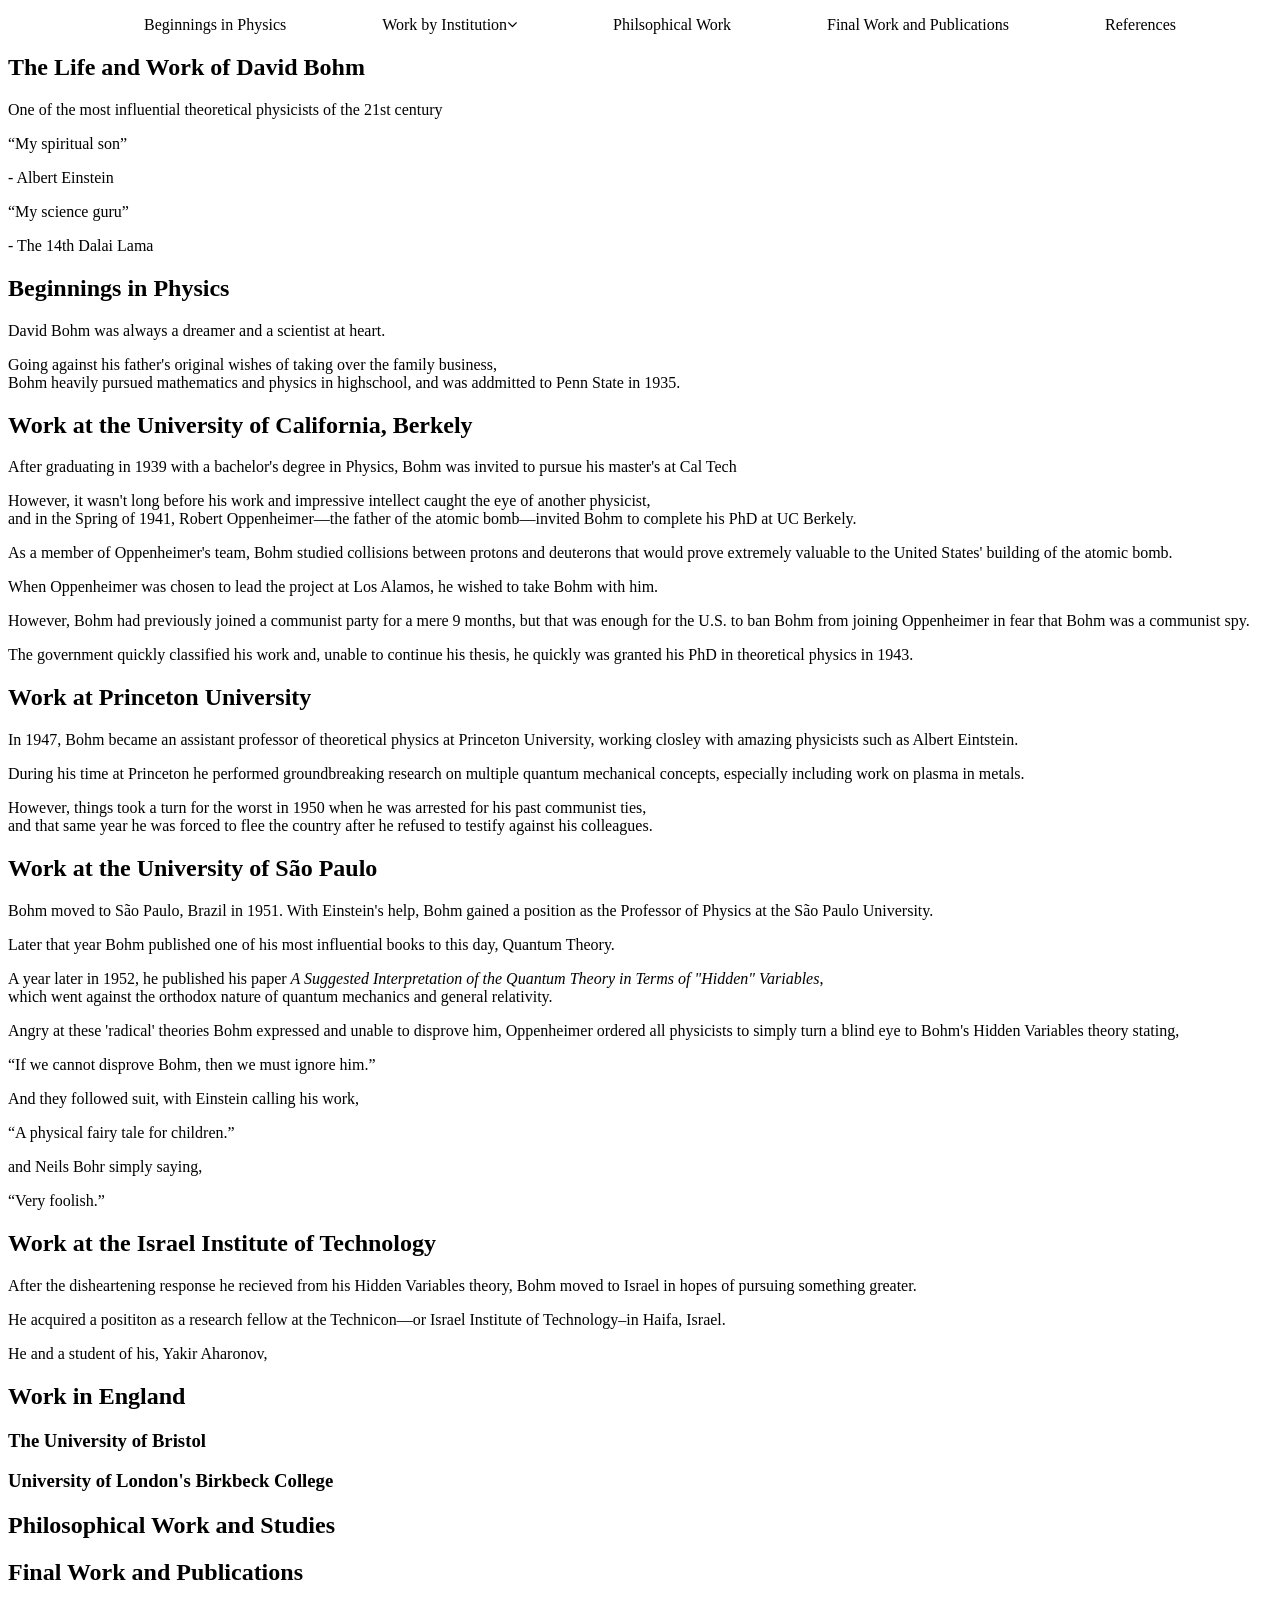
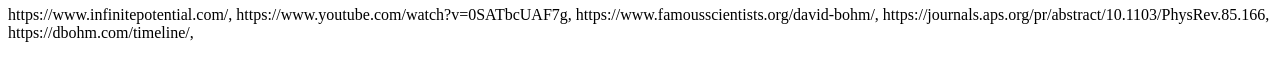
==== david-bohm.html @ 10537eec "laid out almost all content for website, added some styles for the dropdown menu in nav bar" ====
<!DOCTYPE html>
<html>
    <head>
        <title></title>
        <!-- link animate on scroll style sheet -->
        <link href="https://unpkg.com/aos@2.3.1/dist/aos.css" rel="stylesheet">
        <link rel="stylesheet" href="https://cdnjs.cloudflare.com/ajax/libs/font-awesome/4.7.0/css/font-awesome.min.css">
        <!-- link CSS styles sheet -->
        <link href="styles.css" rel="stylesheet">
    </head>
    <body>
        <main>
            <nav id="nav_bar">
                <ul>
                    <li>Beginnings in Physics</li>
                    <div class="dropdown">
                        <div class="dropbtn">Work by Institution<i class="fa fa-angle-down"></i></div>
                        <div class="dropdown-content">
                            <li>UC Berkely</li>
                            <li>Princeton University</li>
                            <li>University of São Paulo</li>
                            <li>Israel Institute of Technology</li>
                            <li>University of Bristol</li>
                            <li>University of London's Birkbeck College</li>
                        </div>
                    </div>
                    <li>Philsophical Work</li>
                    <li>Final Work and Publications</li>
                    <li>References</li>
                </ul>
            </nav>

            <section id="title-page">
                <!-- section title -->
                <h1>The Life and Work of David Bohm</h1>
                <!-- section content -->
                <p>One of the most influential theoretical physicists of the 21st century</p>
                <q>My spiritual son</q>
                <p>- Albert Einstein</p>
                <q>My science guru</q>
                <p>- The 14th Dalai Lama</p>
            </section>

            <section id="beginnings">
                <!-- section title -->
                <h2>Beginnings in Physics</h2>
                <!-- section content -->
                <article>
                <p>David Bohm was always a dreamer and a scientist at heart.</p>
                <p>Going against his father's original wishes of taking over the family business, <br>
                Bohm heavily pursued mathematics and physics in highschool, and was addmitted to Penn State in 1935.</p>
                </article>
            </section>

            <section id="phd">
                <!-- section title -->
                <h2>Work at the University of California, Berkely</h2>
                <!-- section content -->
                <article id="phd_article">
                    <p>After graduating in 1939 with a bachelor's degree in Physics, Bohm was invited to pursue his master's at Cal Tech</p>
                    <p>However, it wasn't long before his work and impressive intellect caught the eye of another physicist, <br>
                    and in the Spring of 1941, Robert Oppenheimer—the father of the atomic bomb—invited Bohm to complete his PhD at UC Berkely.</p>
                    <p>As a member of Oppenheimer's team, Bohm studied collisions between protons and deuterons that would prove extremely valuable to the United States' building of the atomic bomb.</p>
                    <p>When Oppenheimer was chosen to lead the project at Los Alamos, he wished to take Bohm with him.</p>
                    <p>However, Bohm had previously joined a communist party for a mere 9 months, but that was enough for the U.S. to ban Bohm from joining Oppenheimer in fear that Bohm was a communist spy.</p>
                    <p>The government quickly classified his work and, unable to continue his thesis, he quickly was granted his PhD in theoretical physics in 1943.</p>
                </article>
            </section>

            <section id="princeton">
                <!-- section title -->
                <h2>Work at Princeton University</h2>
                <!-- section content -->
                <article>
                    <p>In 1947, Bohm became an assistant professor of theoretical physics at Princeton University, working closley with amazing physicists such as Albert Eintstein.</p>
                    <p>During his time at Princeton he performed groundbreaking research on multiple quantum mechanical concepts, especially including work on plasma in metals.</p>
                    <p>However, things took a turn for the worst in 1950 when he was arrested for his past communist ties, <br>
                    and that same year he was forced to flee the country after he refused to testify against his colleagues.</p>
                </article>
            </section>

            <section id="sao-paulo">
                <h2>Work at the University of São Paulo</h2>
                <article>
                    <p>Bohm moved to São Paulo, Brazil in 1951. With Einstein's help, Bohm gained a position as the Professor of Physics at the São Paulo University.</p>
                    <p>Later that year Bohm published one of his most influential books to this day, Quantum Theory.</p>
                    <p>A year later in 1952, he published his paper <cite>A Suggested Interpretation of the Quantum Theory in Terms of "Hidden" Variables</cite>,<br>
                    which went against the orthodox nature of quantum mechanics and general relativity.</p>
                    <p>Angry at these 'radical' theories Bohm expressed and unable to disprove him, Oppenheimer ordered all physicists to simply turn a blind eye to Bohm's Hidden Variables theory stating,</p>
                    <q>If we cannot disprove Bohm, then we must ignore him.</q>
                    <p>And they followed suit, with Einstein calling his work,</p>
                    <q>A physical fairy tale for children.</q>
                    <p>and Neils Bohr simply saying,</p>
                    <q>Very foolish.</q>
                </article> 
            </section>

            <section id="israel">
                <h2>Work at the Israel Institute of Technology</h2>
                <p>After the disheartening response he recieved from his Hidden Variables theory, Bohm moved to Israel in hopes of pursuing something greater.</p>
                <p>He acquired a posititon as a research fellow at the Technicon—or Israel Institute of Technology–in Haifa, Israel.</p>
                <p>He and a student of his, Yakir Aharonov, </p>
            </section>

            <section id="england">
                <h2>Work in England</h2>
                <h3>The University of Bristol</h3>
                <h3>University of London's Birkbeck College</h3>

            </section>

            <section id="philosophy">
                <h2>Philosophical Work and Studies</h2>
            </section>

            <section id="final-works">
                <h2>Final Work and Publications</h2>
            </section>

            <footer id="references">
                <p>https://www.infinitepotential.com/, https://www.youtube.com/watch?v=0SATbcUAF7g, https://www.famousscientists.org/david-bohm/, https://journals.aps.org/pr/abstract/10.1103/PhysRev.85.166, https://dbohm.com/timeline/, </p>
            </footer>
        </main>
    </body>
</html>
---- styles.css ----
.navbar {
    overflow: hidden;
    background-color: #333;
}
  
.navbar a {
    float: left;
    font-size: 16px;
    color: white;
    text-align: center;
    padding: 14px 16px;
    text-decoration: none;
}
  
.dropdown {
    float: left;
    overflow: hidden;
}
  
.dropdown .dropbtn {
    font-size: 16px;  
    border: none;
    outline: none;
    background-color: inherit;
    font-family: inherit;
    margin: 0;
}
  
.navbar a:hover, .dropdown:hover .dropbtn {
    background-color: red;
}
  
.dropdown-content {
    display: none;
    position: absolute;
    background-color: #f9f9f9;
    min-width: 160px;
    box-shadow: 0px 8px 16px 0px rgba(0,0,0,0.2);
    z-index: 1;
}
  
.dropdown-content a {
    float: none;
    color: black;
    padding: 12px 16px;
    text-decoration: none;
    display: block;
    text-align: left;
}
  
.dropdown-content a:hover {
    background-color: #ddd;
}
  
.dropdown:hover .dropdown-content {
    display: block;
}

ul {
    display: flex;
    flex-direction: row;
    justify-content: space-evenly;
    list-style-type: none;
}
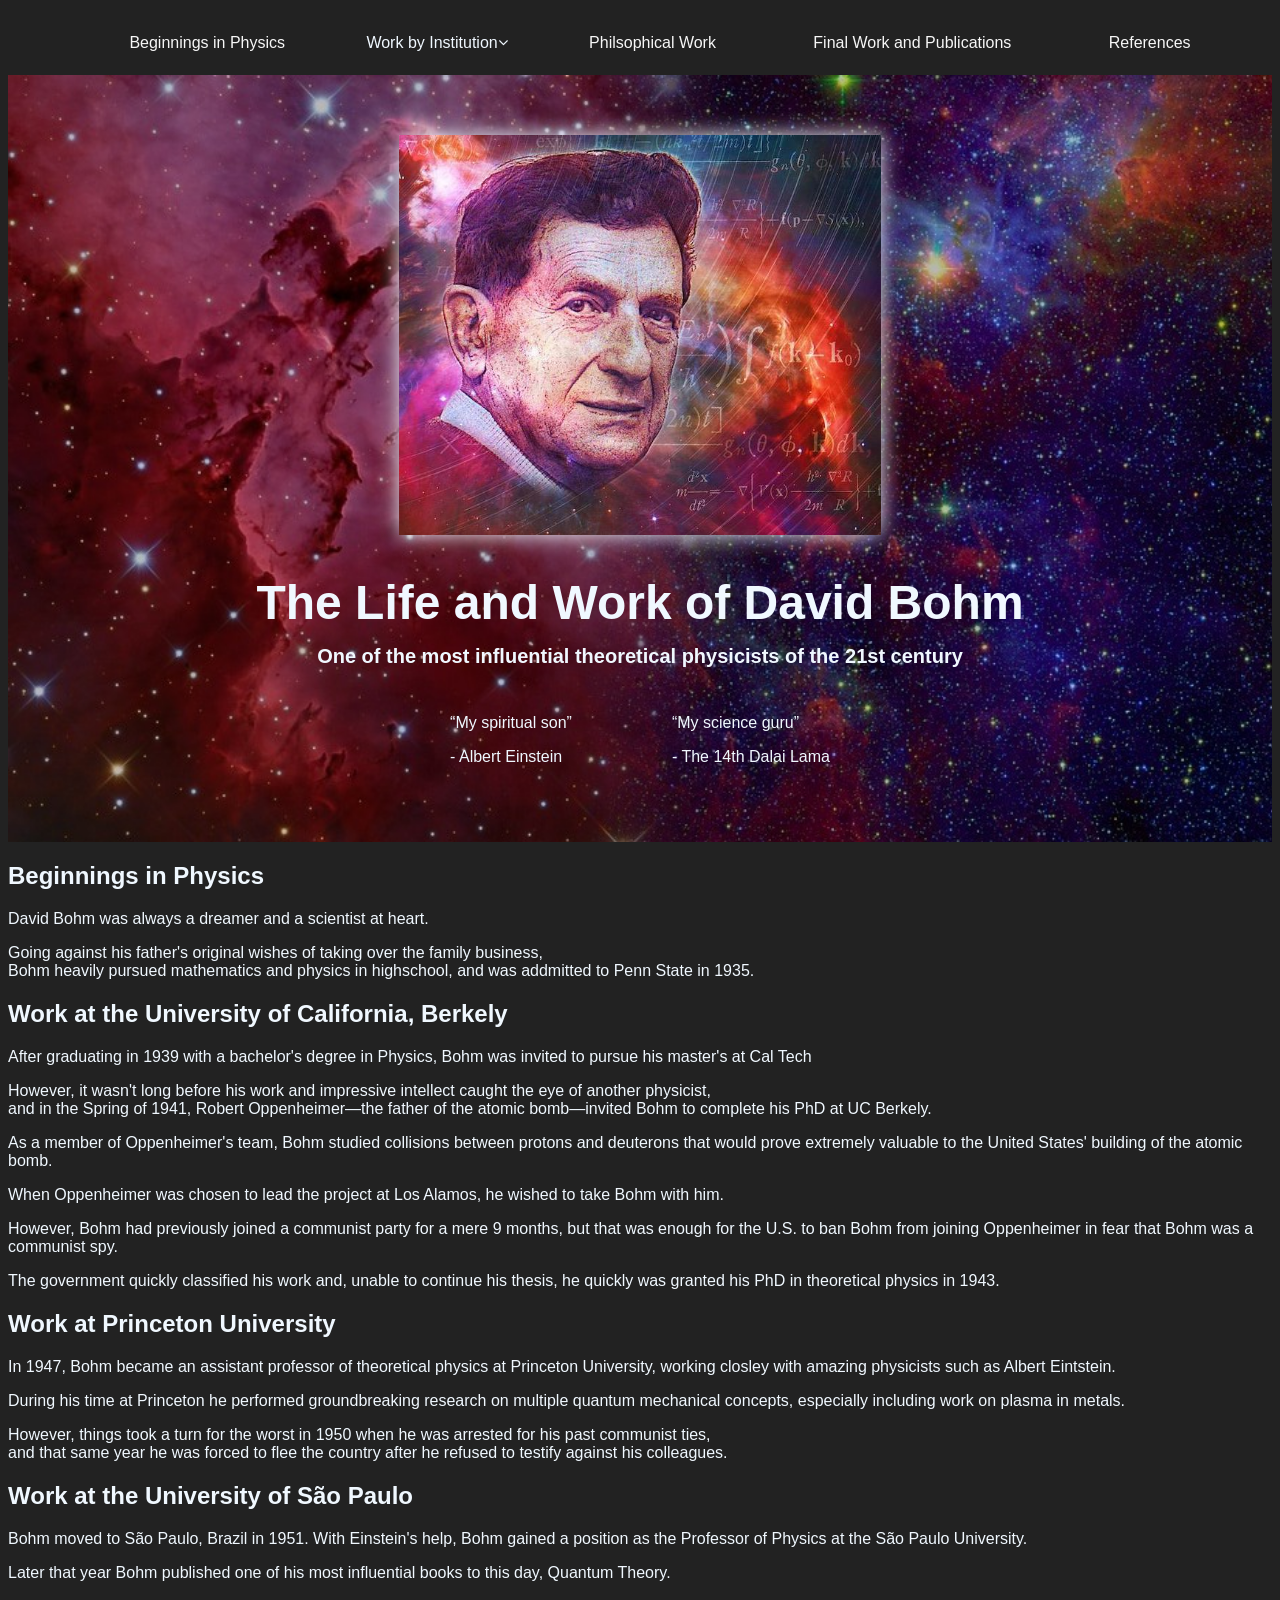
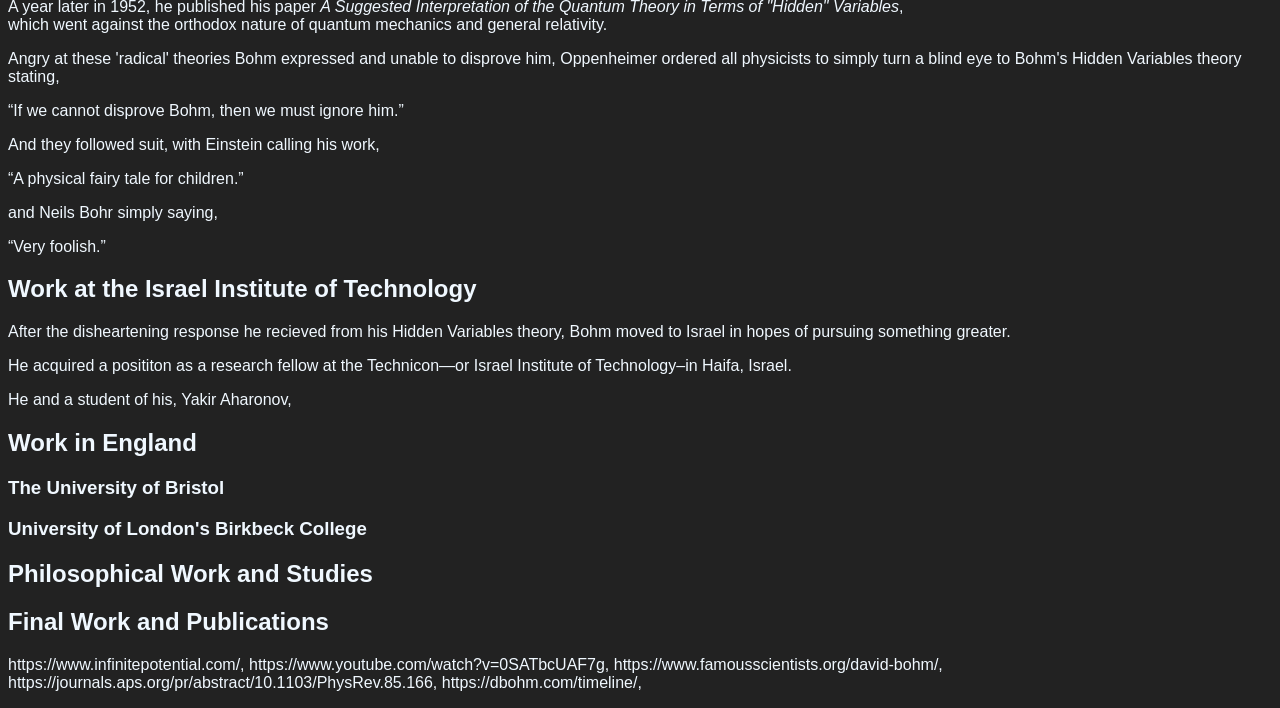
==== commit ac1efd28: "added styles and images to title section" ====
--- a/david-bohm.html
+++ b/david-bohm.html
@@ -10,35 +10,44 @@
     </head>
     <body>
         <main>
-            <nav id="nav_bar">
+            <!-- nav bar -->
+            <nav id="nav-bar">
                 <ul>
-                    <li>Beginnings in Physics</li>
+                    <li><a href="#beginnings">Beginnings in Physics</a></li>
+                    <!-- div elements to create dropdown menu -->
                     <div class="dropdown">
                         <div class="dropbtn">Work by Institution<i class="fa fa-angle-down"></i></div>
                         <div class="dropdown-content">
-                            <li>UC Berkely</li>
-                            <li>Princeton University</li>
-                            <li>University of São Paulo</li>
-                            <li>Israel Institute of Technology</li>
-                            <li>University of Bristol</li>
-                            <li>University of London's Birkbeck College</li>
+                            <div><a href="#phd">UC Berkely</a></div>
+                            <div><a href="#princeton">Princeton University</a></div>
+                            <div><a href="#sao-paulo">University of São Paulo</a></div>
+                            <div><a href="#israel">Israel Institute of Technology</a></div>
+                            <div><a href="#bristol">University of Bristol</a></div>
+                            <div><a href="#birkbeck">University of London's Birkbeck College</a></div>
                         </div>
                     </div>
-                    <li>Philsophical Work</li>
-                    <li>Final Work and Publications</li>
-                    <li>References</li>
+                    <li><a href="#philosophy">Philsophical Work</a></li>
+                    <li><a href="#final-works">Final Work and Publications</a></li>
+                    <li><a href="#references">References</a></li>
                 </ul>
             </nav>
 
             <section id="title-page">
                 <!-- section title -->
+                <img id="bohm-title-img" src="images/help.jpeg" alt="david bohm title pic" width="482px" height="400px"> 
                 <h1>The Life and Work of David Bohm</h1>
                 <!-- section content -->
-                <p>One of the most influential theoretical physicists of the 21st century</p>
-                <q>My spiritual son</q>
-                <p>- Albert Einstein</p>
-                <q>My science guru</q>
-                <p>- The 14th Dalai Lama</p>
+                <h2>One of the most influential theoretical physicists of the 21st century</h2>
+                <div id="title-quotes">
+                    <div id="quote-one">
+                        <q>My spiritual son</q>
+                        <p>- Albert Einstein</p>
+                    </div>
+                    <div id="quote-two">
+                        <q>My science guru</q>
+                        <p>- The 14th Dalai Lama</p>
+                    </div>
+                </div>
             </section>
 
             <section id="beginnings">
@@ -104,8 +113,8 @@
 
             <section id="england">
                 <h2>Work in England</h2>
-                <h3>The University of Bristol</h3>
-                <h3>University of London's Birkbeck College</h3>
+                <h3 id="bristol">The University of Bristol</h3>
+                <h3 id="birkbeck">University of London's Birkbeck College</h3>
 
             </section>
 
--- a/styles.css
+++ b/styles.css
@@ -1,15 +1,23 @@
-.navbar {
-    overflow: hidden;
-    background-color: #333;
+body {
+    background-color: #222222;
+    color: aliceblue;
+    font-family: Helvetica;
+}
+
+#nav-bar {
+    padding: 10px 0px 7px 0px;
+
 }
   
-.navbar a {
-    float: left;
+#nav-bar a {
     font-size: 16px;
-    color: white;
     text-align: center;
     padding: 14px 16px;
     text-decoration: none;
+}
+
+li a {
+    color: #F7F7F7;
 }
   
 .dropdown {
@@ -61,4 +69,40 @@
     flex-direction: row;
     justify-content: space-evenly;
     list-style-type: none;
+}
+
+#title-page {
+    background-image: url(images/bg4.jpeg);
+    background-size: cover;
+    display: flex;
+    flex-direction: column;
+    align-items: center;
+    padding: 20px;
+}
+
+#bohm-title-img {
+    margin-top: 40px;
+    box-shadow: 0 0 20px ;
+}
+
+h1 {
+    font-size: 3rem;
+}
+
+#title-page > h2 {
+    font-size: 1.25em;
+    margin-top: -25px;
+}
+
+#title-quotes {
+    display: flex;
+    flex-direction: row;
+}
+
+#quote-one {
+    padding: 30px 50px 40px 0px;
+}
+
+#quote-two {
+    padding: 30px 0px 40px 50px;
 }
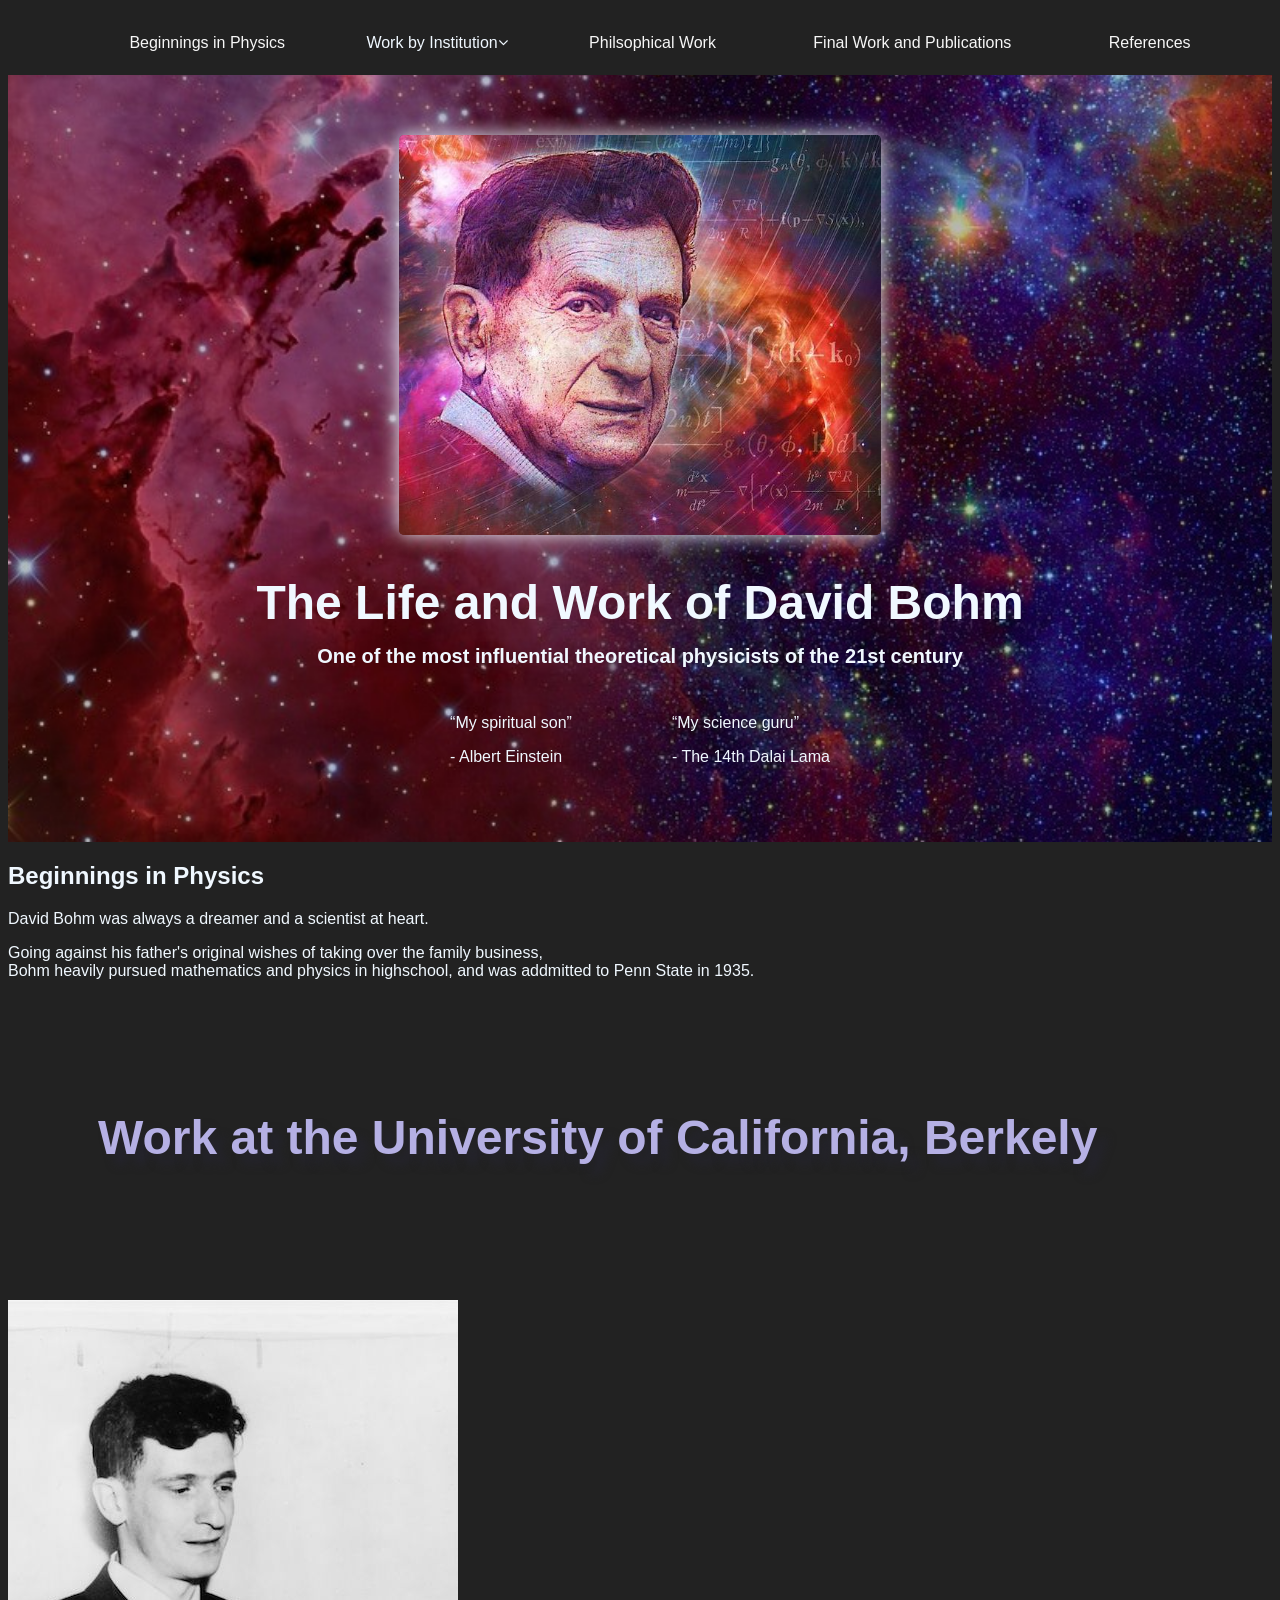
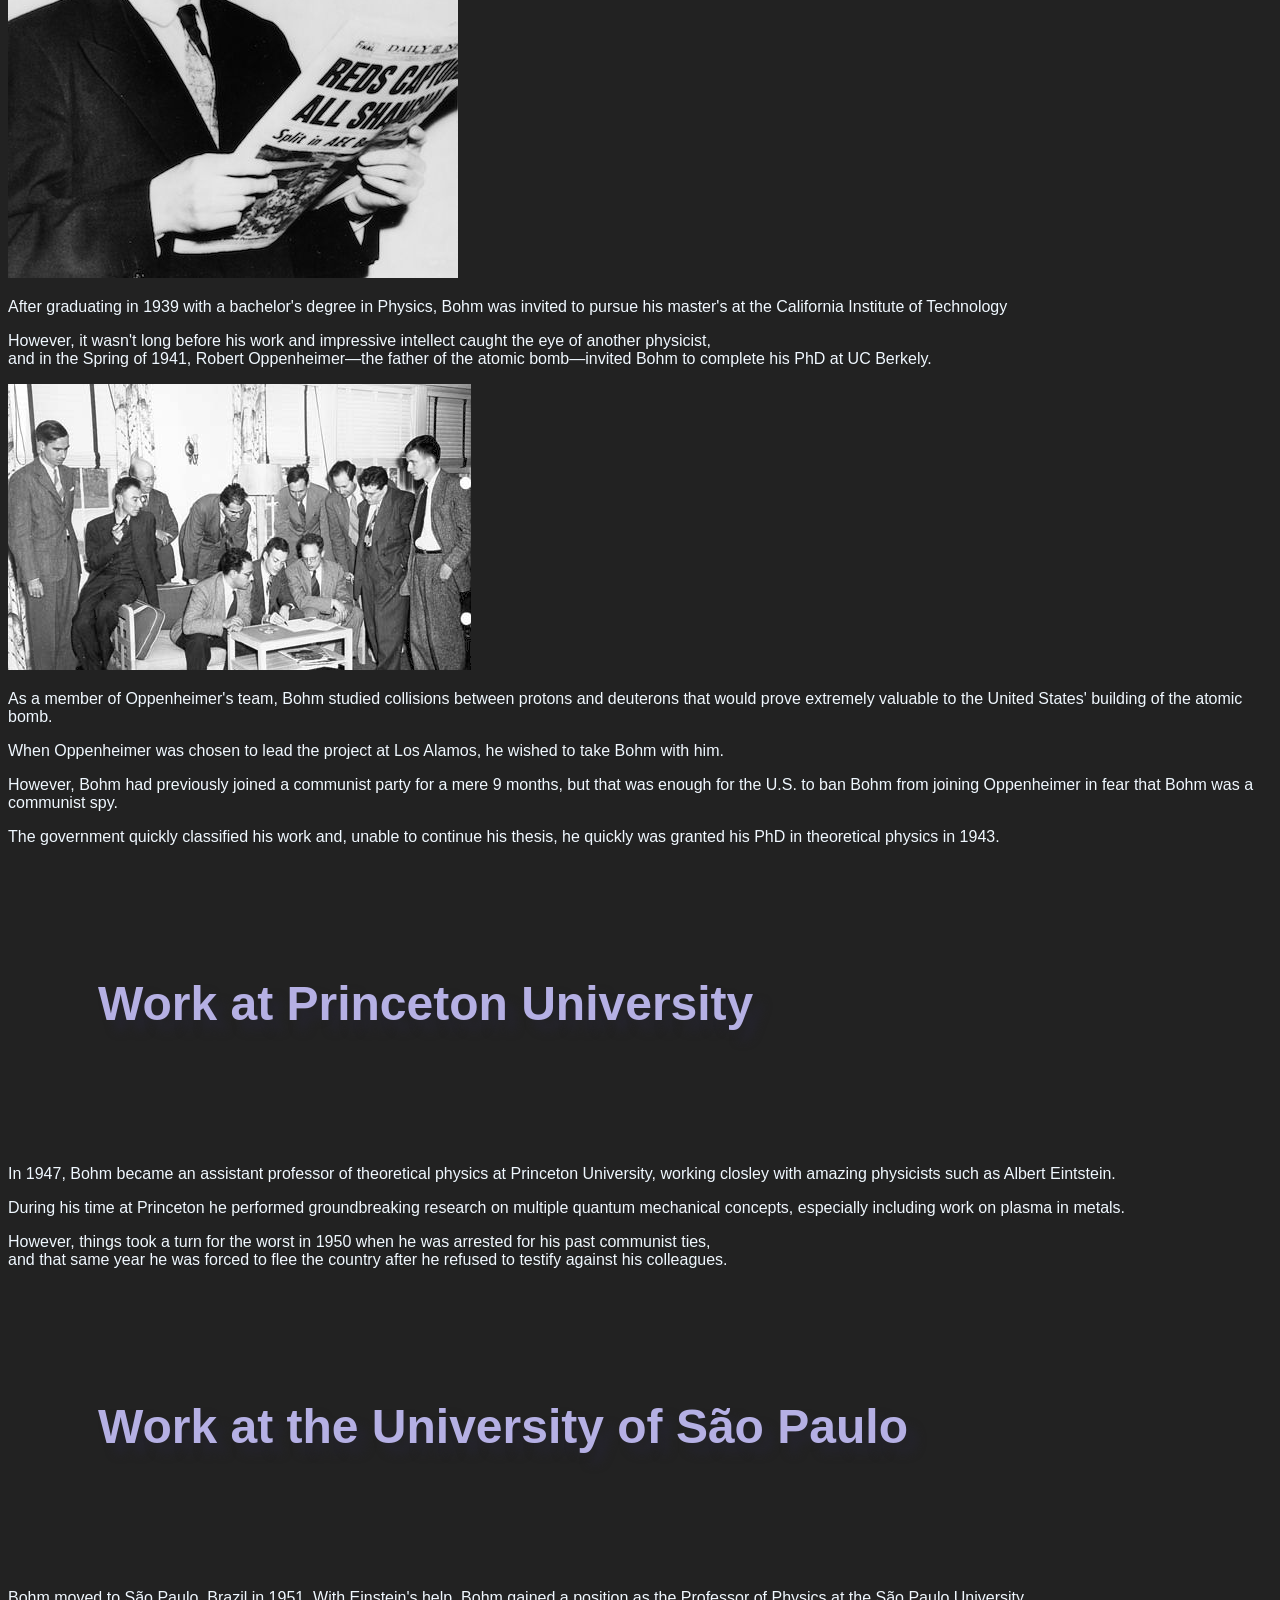
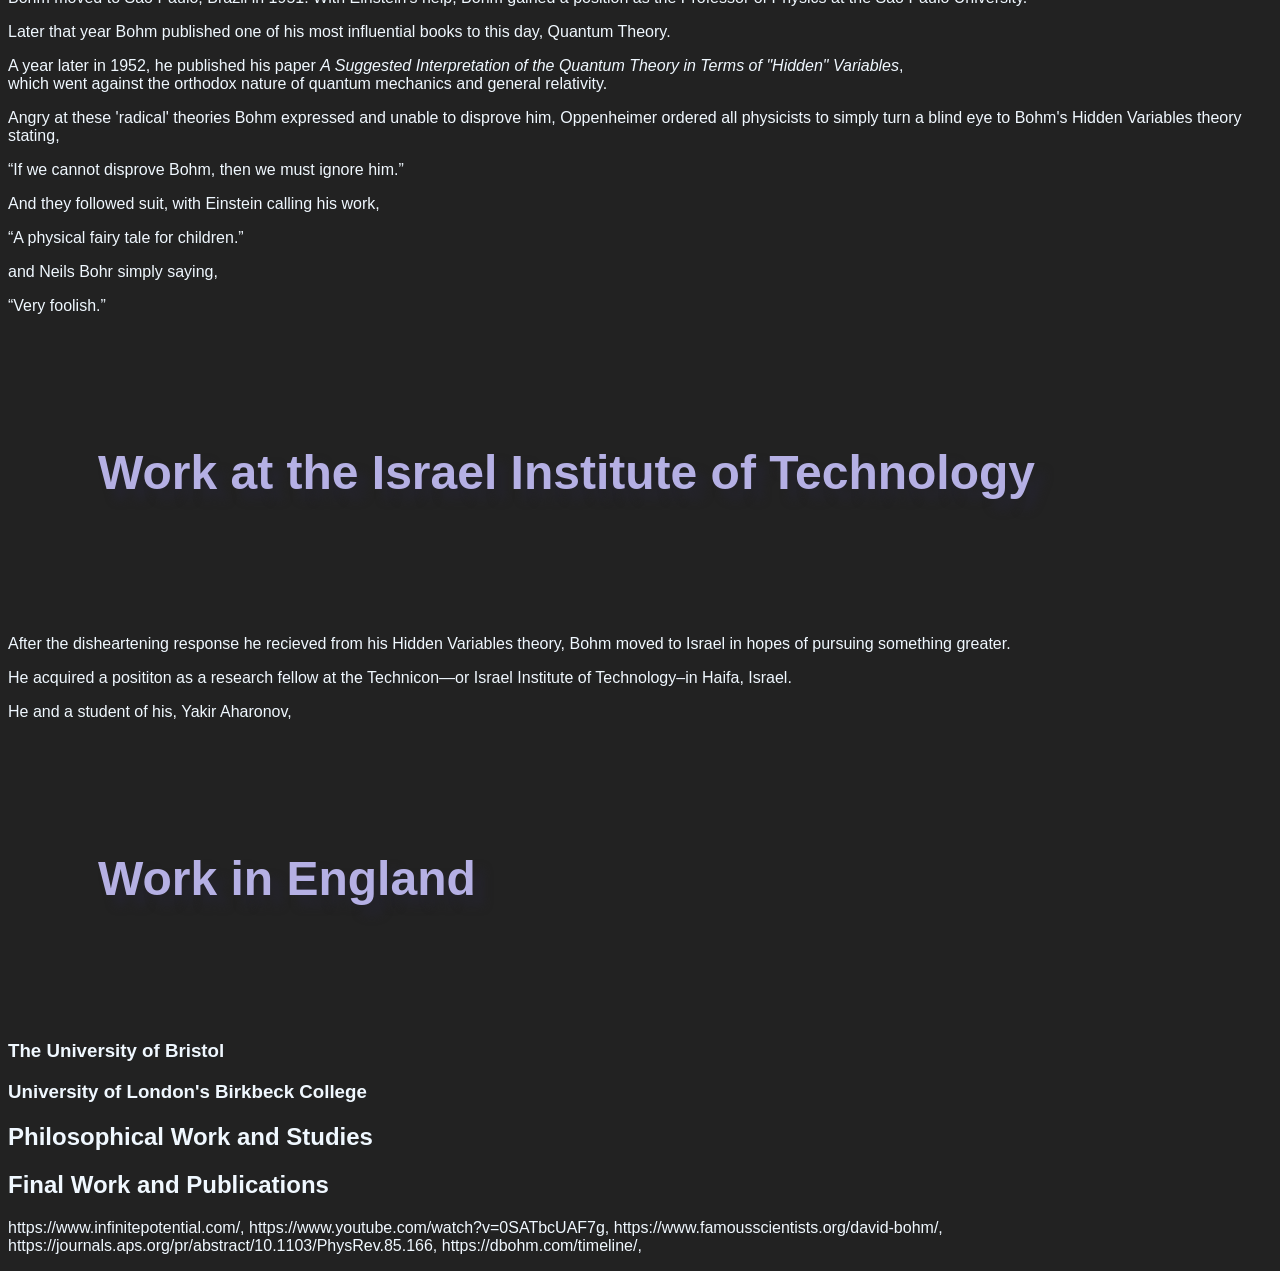
==== commit d701954e: "added background images to sections and parallax effect to background images" ====
--- a/david-bohm.html
+++ b/david-bohm.html
@@ -63,16 +63,24 @@
 
             <section id="phd">
                 <!-- section title -->
-                <h2>Work at the University of California, Berkely</h2>
+                <div>
+                    <h2>Work at the University of California, Berkely</h2>
+                </div>
                 <!-- section content -->
                 <article id="phd_article">
-                    <p>After graduating in 1939 with a bachelor's degree in Physics, Bohm was invited to pursue his master's at Cal Tech</p>
-                    <p>However, it wasn't long before his work and impressive intellect caught the eye of another physicist, <br>
-                    and in the Spring of 1941, Robert Oppenheimer—the father of the atomic bomb—invited Bohm to complete his PhD at UC Berkely.</p>
-                    <p>As a member of Oppenheimer's team, Bohm studied collisions between protons and deuterons that would prove extremely valuable to the United States' building of the atomic bomb.</p>
-                    <p>When Oppenheimer was chosen to lead the project at Los Alamos, he wished to take Bohm with him.</p>
-                    <p>However, Bohm had previously joined a communist party for a mere 9 months, but that was enough for the U.S. to ban Bohm from joining Oppenheimer in fear that Bohm was a communist spy.</p>
-                    <p>The government quickly classified his work and, unable to continue his thesis, he quickly was granted his PhD in theoretical physics in 1943.</p>
+                    <div id="phd_card_1">
+                        <img src="images/berkbohm.jpeg" alt="david bohm reading paper">
+                        <p>After graduating in 1939 with a bachelor's degree in Physics, Bohm was invited to pursue his master's at the California Institute of Technology</p>
+                        <p>However, it wasn't long before his work and impressive intellect caught the eye of another physicist, <br>
+                        and in the Spring of 1941, Robert Oppenheimer—the father of the atomic bomb—invited Bohm to complete his PhD at UC Berkely.</p>
+                    </div>
+                    <div id="phd_card_2">
+                        <img src="images/berkeley.gif" src="shelter_island_conference">
+                        <p>As a member of Oppenheimer's team, Bohm studied collisions between protons and deuterons that would prove extremely valuable to the United States' building of the atomic bomb.</p>
+                        <p>When Oppenheimer was chosen to lead the project at Los Alamos, he wished to take Bohm with him.</p>
+                        <p>However, Bohm had previously joined a communist party for a mere 9 months, but that was enough for the U.S. to ban Bohm from joining Oppenheimer in fear that Bohm was a communist spy.</p>
+                        <p>The government quickly classified his work and, unable to continue his thesis, he quickly was granted his PhD in theoretical physics in 1943.</p>
+                    </div>
                 </article>
             </section>
 
--- a/styles.css
+++ b/styles.css
@@ -6,7 +6,7 @@
 
 #nav-bar {
     padding: 10px 0px 7px 0px;
-
+    background-color: #222222;
 }
   
 #nav-bar a {
@@ -16,6 +16,10 @@
     text-decoration: none;
 }
 
+#nav-bar a:hover {
+    color: #f5385b;
+}
+
 li a {
     color: #F7F7F7;
 }
@@ -23,6 +27,7 @@
 .dropdown {
     float: left;
     overflow: hidden;
+    cursor: pointer;
 }
   
 .dropdown .dropbtn {
@@ -35,7 +40,7 @@
 }
   
 .navbar a:hover, .dropdown:hover .dropbtn {
-    background-color: red;
+    color: #f5385b;
 }
   
 .dropdown-content {
@@ -49,7 +54,8 @@
   
 .dropdown-content a {
     float: none;
-    color: black;
+    background-color: #2c2c2c;
+    color: white;
     padding: 12px 16px;
     text-decoration: none;
     display: block;
@@ -58,6 +64,7 @@
   
 .dropdown-content a:hover {
     background-color: #ddd;
+    cursor: pointer;
 }
   
 .dropdown:hover .dropdown-content {
@@ -78,11 +85,15 @@
     flex-direction: column;
     align-items: center;
     padding: 20px;
+    background-attachment: fixed;
+    background-position: center;
+    background-repeat: no-repeat;
 }
 
 #bohm-title-img {
     margin-top: 40px;
     box-shadow: 0 0 20px ;
+    border-radius: 5px;
 }
 
 h1 {
@@ -105,4 +116,70 @@
 
 #quote-two {
     padding: 30px 0px 40px 50px;
-}+}
+
+#phd h2 {
+    background-image: url(images/berk.jpeg);
+    background-size: cover;
+    padding: 90px;
+    min-height: 60px;
+    background-attachment: fixed;
+    background-position: center;
+    background-repeat: no-repeat;
+    color: #b5b0e4;
+    font-size: 3rem;
+    text-shadow: 10px 10px 10px #25242f;
+}
+
+#princeton h2 {
+    background-image: url(images/princeton.jpeg);
+    background-size: cover;
+    padding: 90px;
+    min-height: 60px;
+    background-attachment: fixed;
+    background-position: center;
+    background-repeat: no-repeat;
+    color: #b5b0e4;
+    font-size: 3rem;
+    text-shadow: 10px 10px 10px #25242f;
+}
+
+#sao-paulo h2 {
+    background-image: url(images/saopaulo.jpeg);
+    background-size: cover;
+    padding: 90px;
+    min-height: 60px;
+    background-attachment: fixed;
+    background-position: center;
+    background-repeat: no-repeat;
+    color: #b5b0e4;
+    font-size: 3rem;
+    text-shadow: 10px 10px 10px #25242f;
+}
+
+#israel h2 {
+    background-image: url(images/technicon.jpg);
+    background-size: cover;
+    padding: 90px;
+    min-height: 60px;
+    background-attachment: fixed;
+    background-position: center;
+    background-repeat: no-repeat;
+    color: #b5b0e4;
+    font-size: 3rem;
+    text-shadow: 10px 10px 10px #25242f;
+}
+
+#england h2 {
+    background-image: url(images/birkbeck.jpeg);
+    background-size: cover;
+    padding: 90px;
+    min-height: 60px;
+    background-attachment: fixed;
+    background-position: center;
+    background-repeat: no-repeat;
+    color: #b5b0e4;
+    font-size: 3rem;
+    text-shadow: 10px 10px 10px #25242f;
+}
+
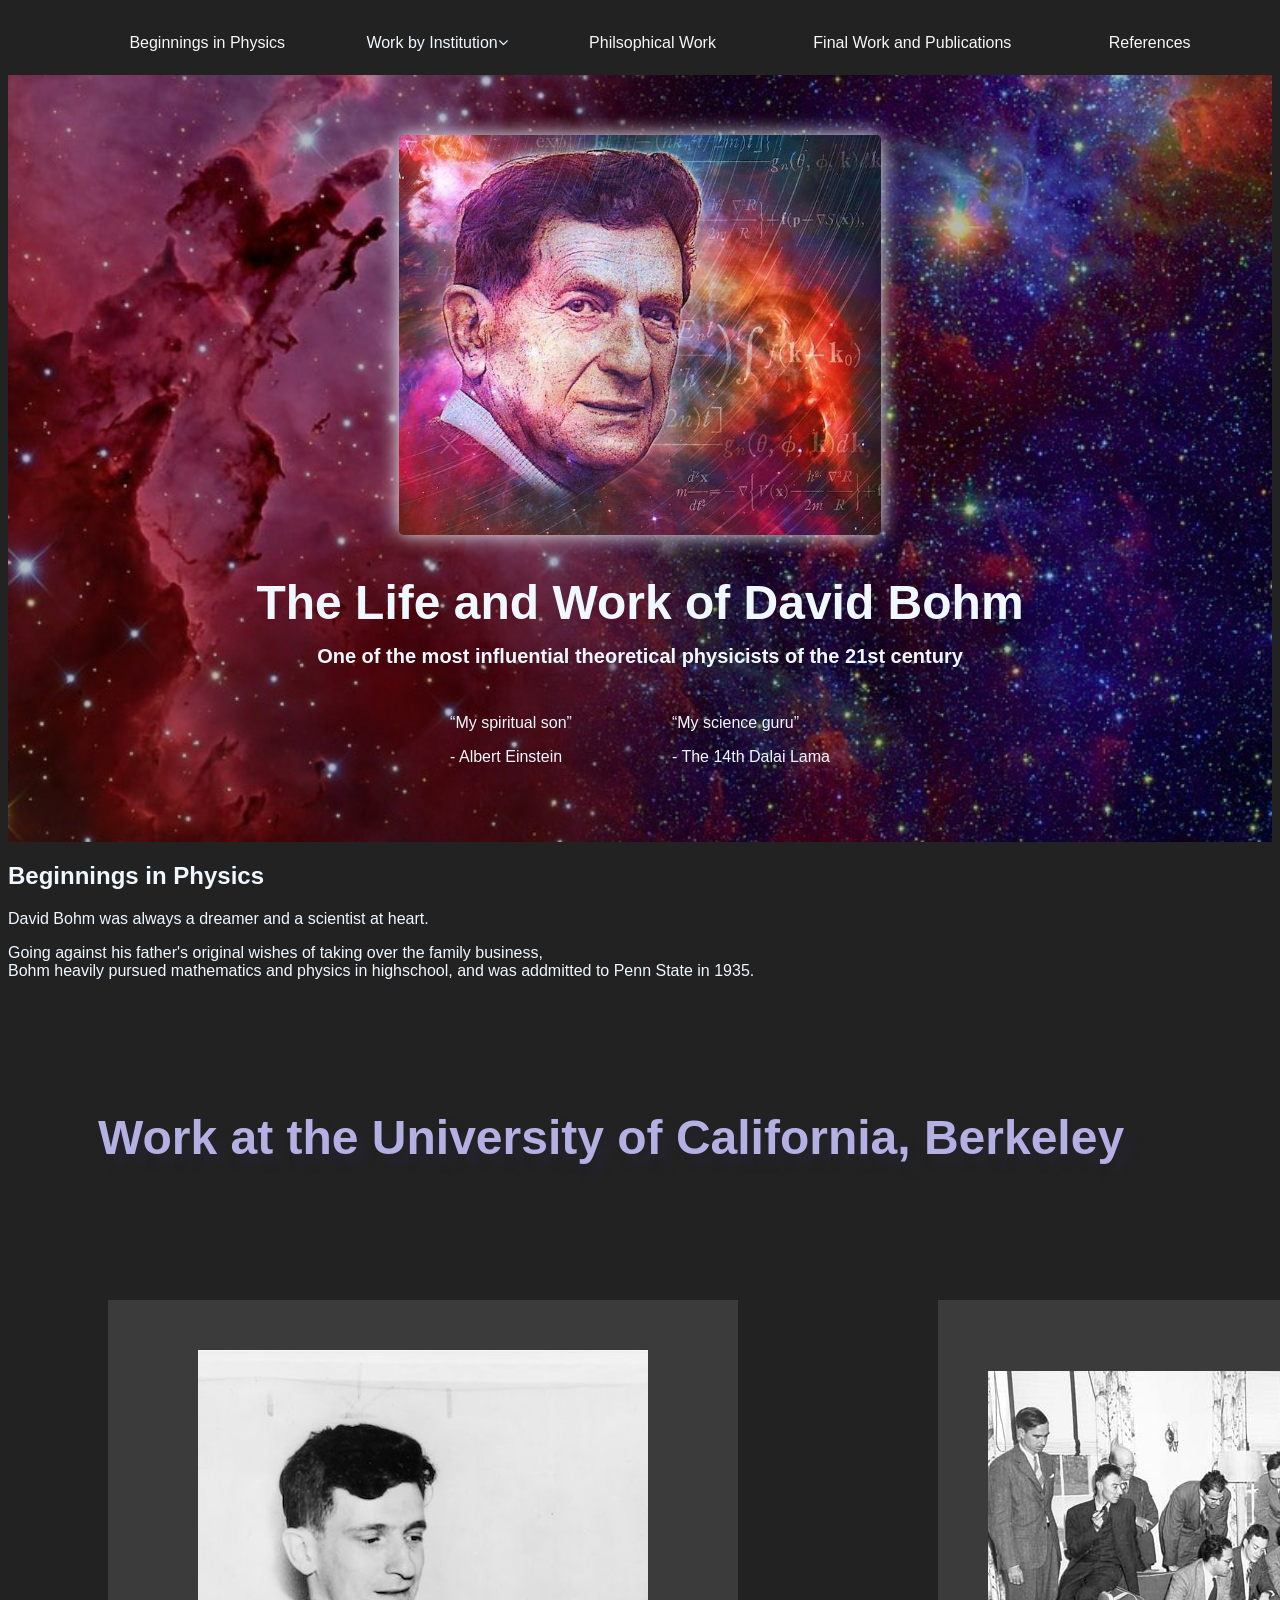
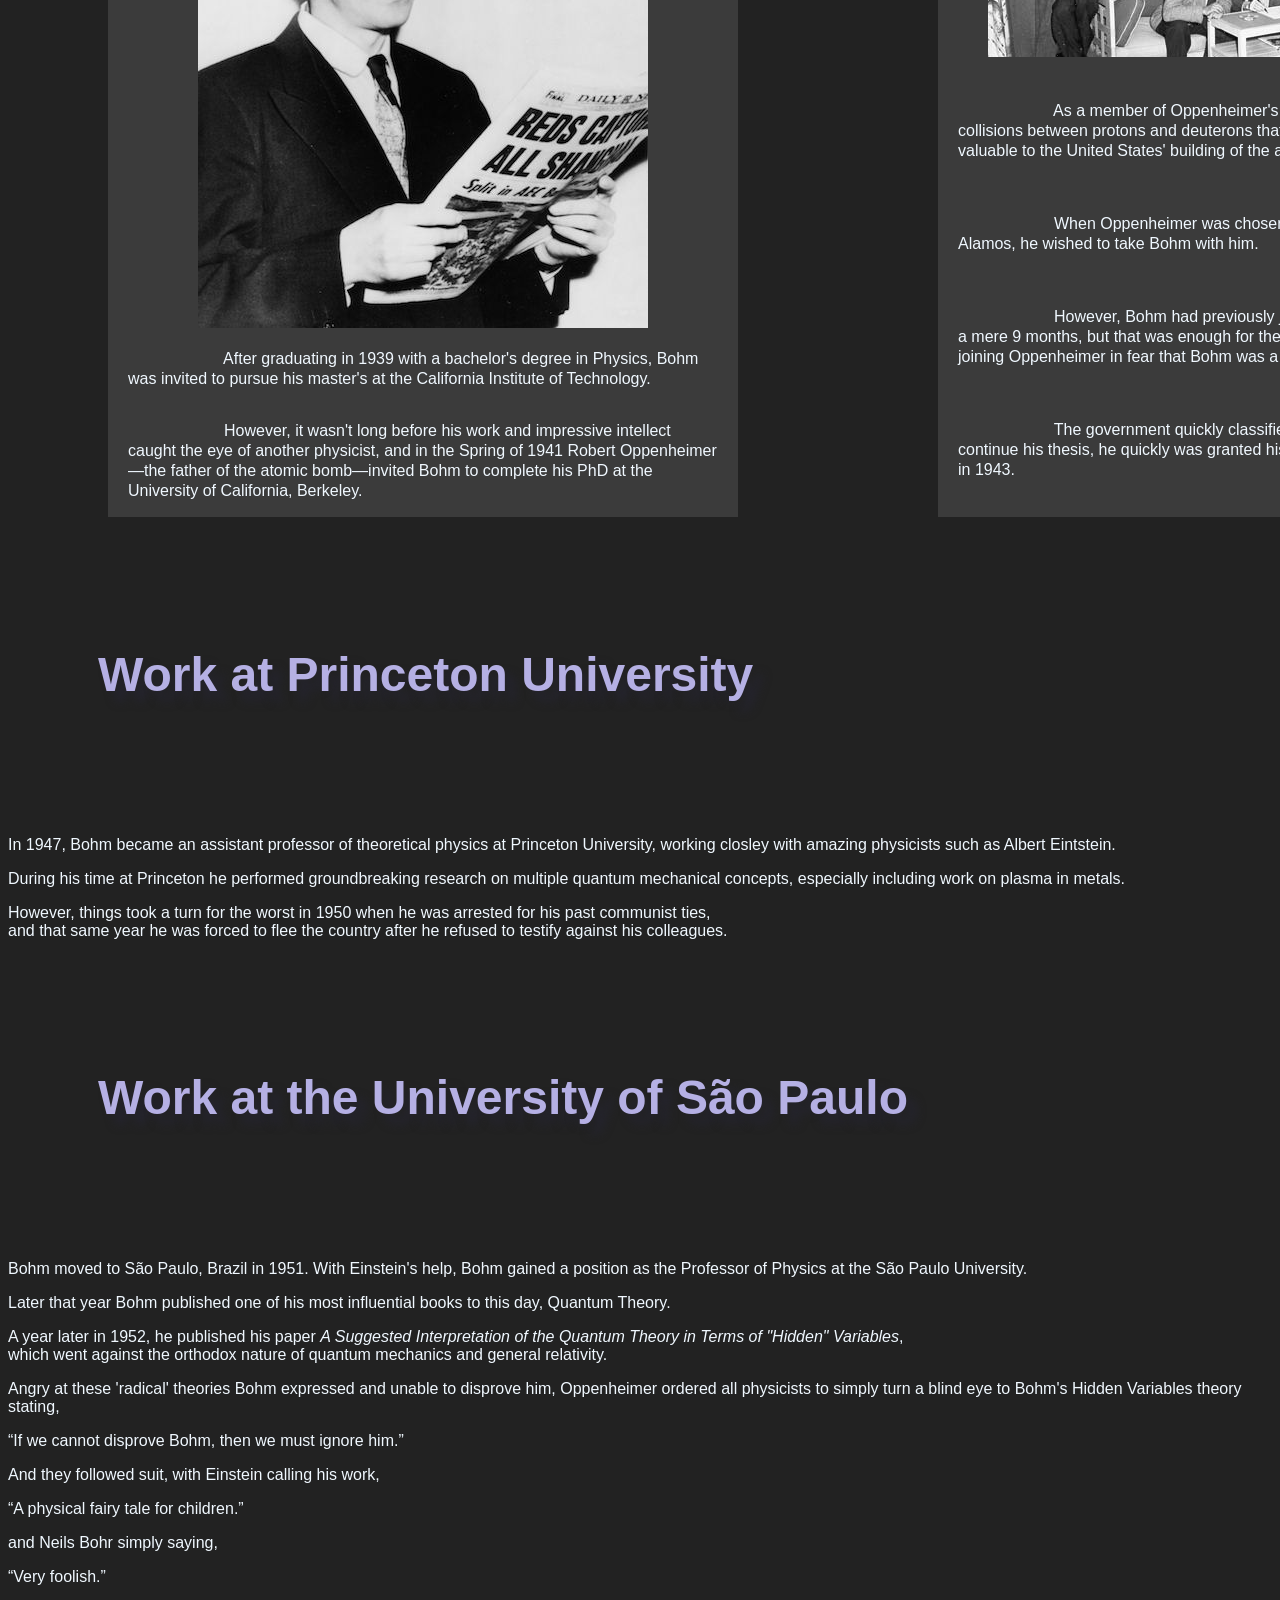
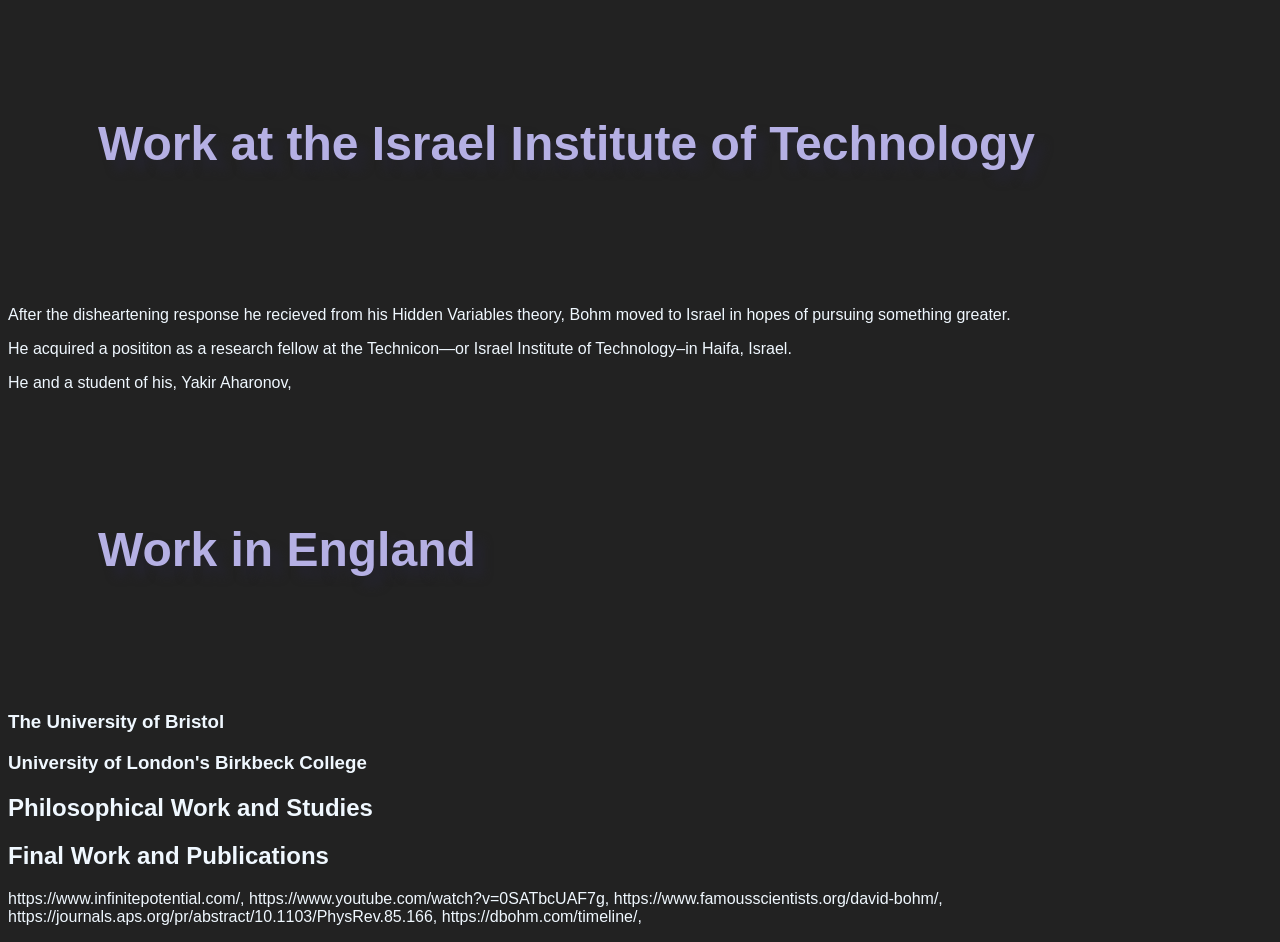
==== commit bc60f363: "added card display of University of Berkeley section" ====
--- a/david-bohm.html
+++ b/david-bohm.html
@@ -64,22 +64,22 @@
             <section id="phd">
                 <!-- section title -->
                 <div>
-                    <h2>Work at the University of California, Berkely</h2>
+                    <h2>Work at the University of California, Berkeley</h2>
                 </div>
                 <!-- section content -->
-                <article id="phd_article">
-                    <div id="phd_card_1">
-                        <img src="images/berkbohm.jpeg" alt="david bohm reading paper">
-                        <p>After graduating in 1939 with a bachelor's degree in Physics, Bohm was invited to pursue his master's at the California Institute of Technology</p>
-                        <p>However, it wasn't long before his work and impressive intellect caught the eye of another physicist, <br>
-                        and in the Spring of 1941, Robert Oppenheimer—the father of the atomic bomb—invited Bohm to complete his PhD at UC Berkely.</p>
+                <article id="phd-article">
+                    <div id="phd-card-1">
+                        <img src="images/berkbohm.jpeg" alt="david bohm reading paper" >
+                        <p>&emsp;&emsp;&emsp;&emsp;&emsp;&emsp;After graduating in 1939 with a bachelor's degree in Physics, Bohm was invited to pursue his master's at the California Institute of Technology.</p>
+                        <p>&emsp;&emsp;&emsp;&emsp;&emsp;&emsp;However, it wasn't long before his work and impressive intellect caught the eye of another physicist,
+                        and in the Spring of 1941 Robert Oppenheimer—the father of the atomic bomb—invited Bohm to complete his PhD at the University of California, Berkeley.</p>
                     </div>
-                    <div id="phd_card_2">
+                    <div id="phd-card-2">
                         <img src="images/berkeley.gif" src="shelter_island_conference">
-                        <p>As a member of Oppenheimer's team, Bohm studied collisions between protons and deuterons that would prove extremely valuable to the United States' building of the atomic bomb.</p>
-                        <p>When Oppenheimer was chosen to lead the project at Los Alamos, he wished to take Bohm with him.</p>
-                        <p>However, Bohm had previously joined a communist party for a mere 9 months, but that was enough for the U.S. to ban Bohm from joining Oppenheimer in fear that Bohm was a communist spy.</p>
-                        <p>The government quickly classified his work and, unable to continue his thesis, he quickly was granted his PhD in theoretical physics in 1943.</p>
+                        <p>&emsp;&emsp;&emsp;&emsp;&emsp;&emsp;As a member of Oppenheimer's team, Bohm studied collisions between protons and deuterons that would prove extremely valuable to the United States' building of the atomic bomb.</p>
+                        <p>&emsp;&emsp;&emsp;&emsp;&emsp;&emsp;When Oppenheimer was chosen to lead the project at Los Alamos, he wished to take Bohm with him.</p>
+                        <p>&emsp;&emsp;&emsp;&emsp;&emsp;&emsp;However, Bohm had previously joined a communist party for a mere 9 months, but that was enough for the U.S. to ban Bohm from joining Oppenheimer in fear that Bohm was a communist spy.</p>
+                        <p>&emsp;&emsp;&emsp;&emsp;&emsp;&emsp;The government quickly classified his work and, unable to continue his thesis, he quickly was granted his PhD in theoretical physics in 1943.</p>
                     </div>
                 </article>
             </section>
--- a/styles.css
+++ b/styles.css
@@ -183,3 +183,31 @@
     text-shadow: 10px 10px 10px #25242f;
 }
 
+#phd-article {
+    display: flex;
+    flex-direction: row;
+    justify-content: space-around;
+    
+}
+
+#phd-card-1, #phd-card-2 {
+    background-color: #3B3B3B;
+    display: flex;
+    flex-direction: column;
+    justify-content: space-evenly;
+    margin: 0px 100px 0px 100px;
+}
+
+#phd-card-1 img {
+    padding: 50px 90px 5px 90px;
+}
+
+#phd-card-2 img {
+    padding: 50px 50px 7px 50px;
+}
+
+#phd-card-1 p, #phd-card-2 p {
+    padding: 0px 20px 0px 20px;
+    line-height: 20px;
+}
+
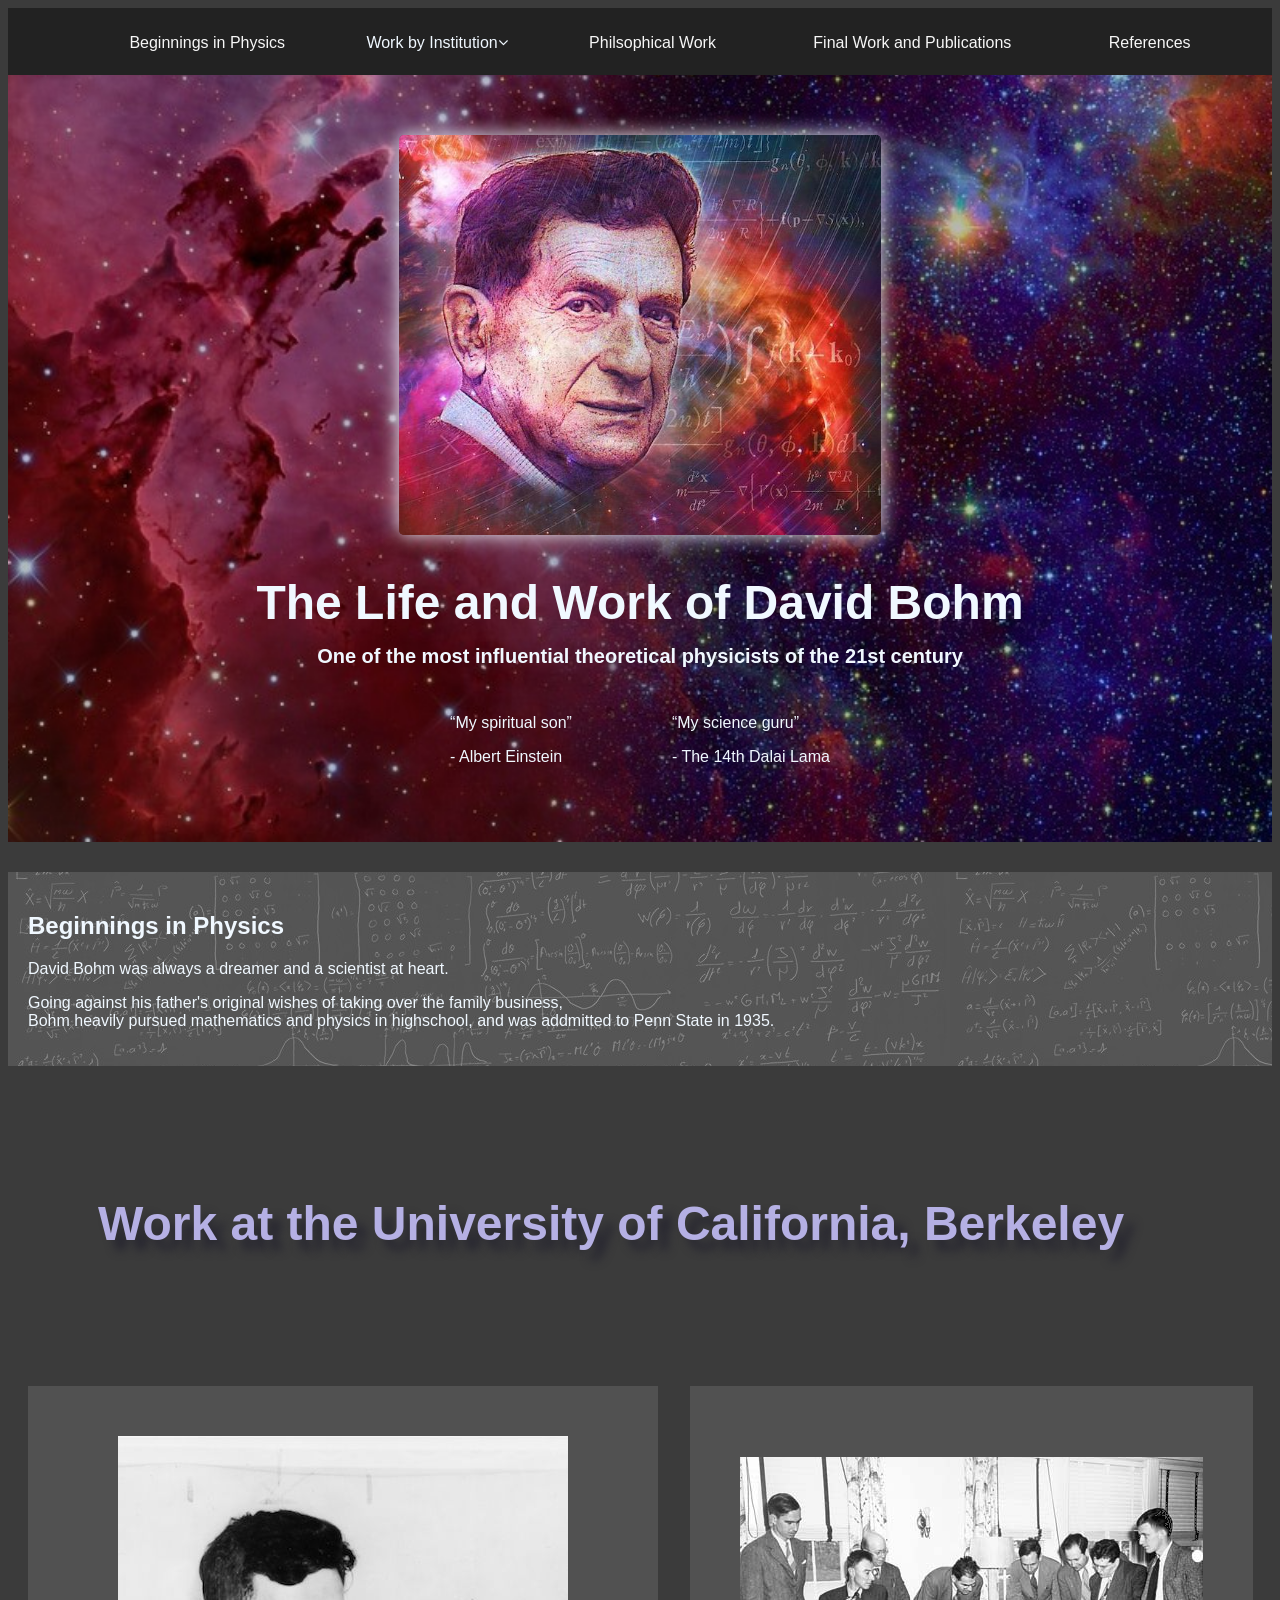
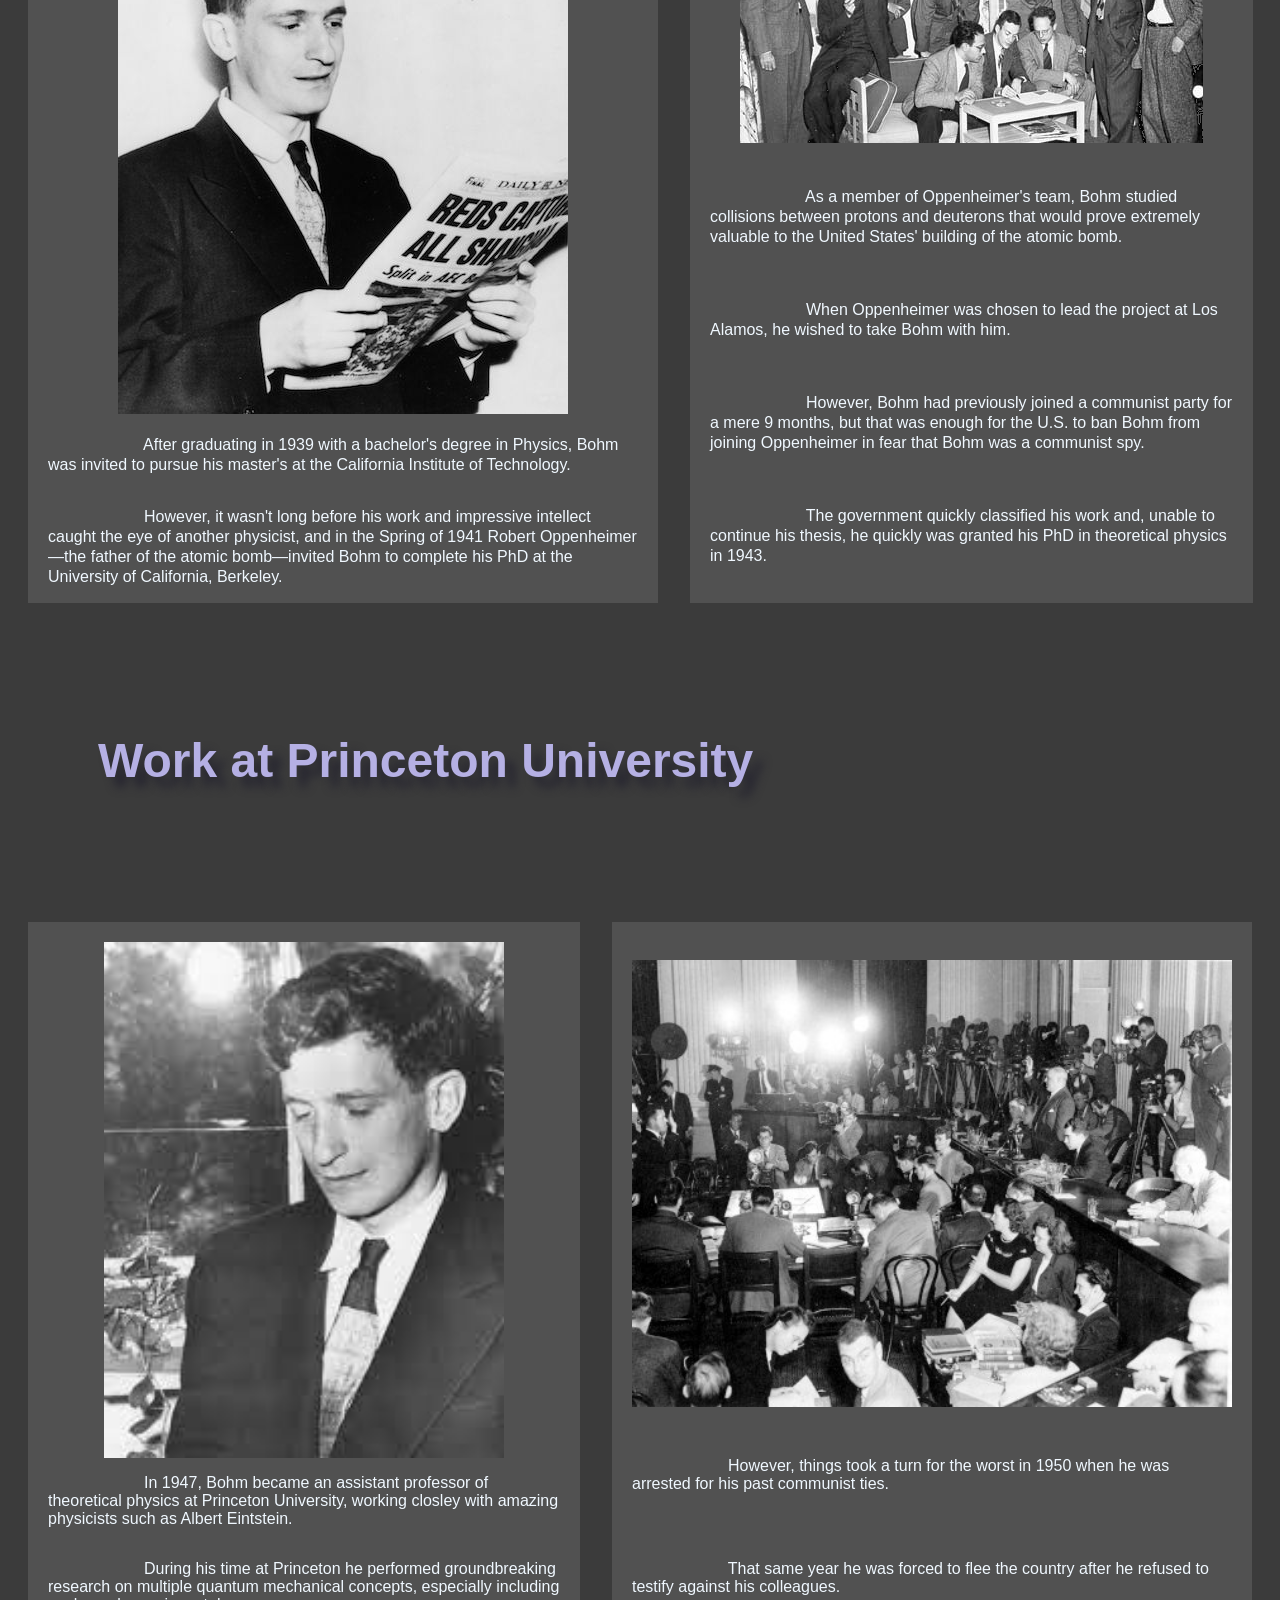
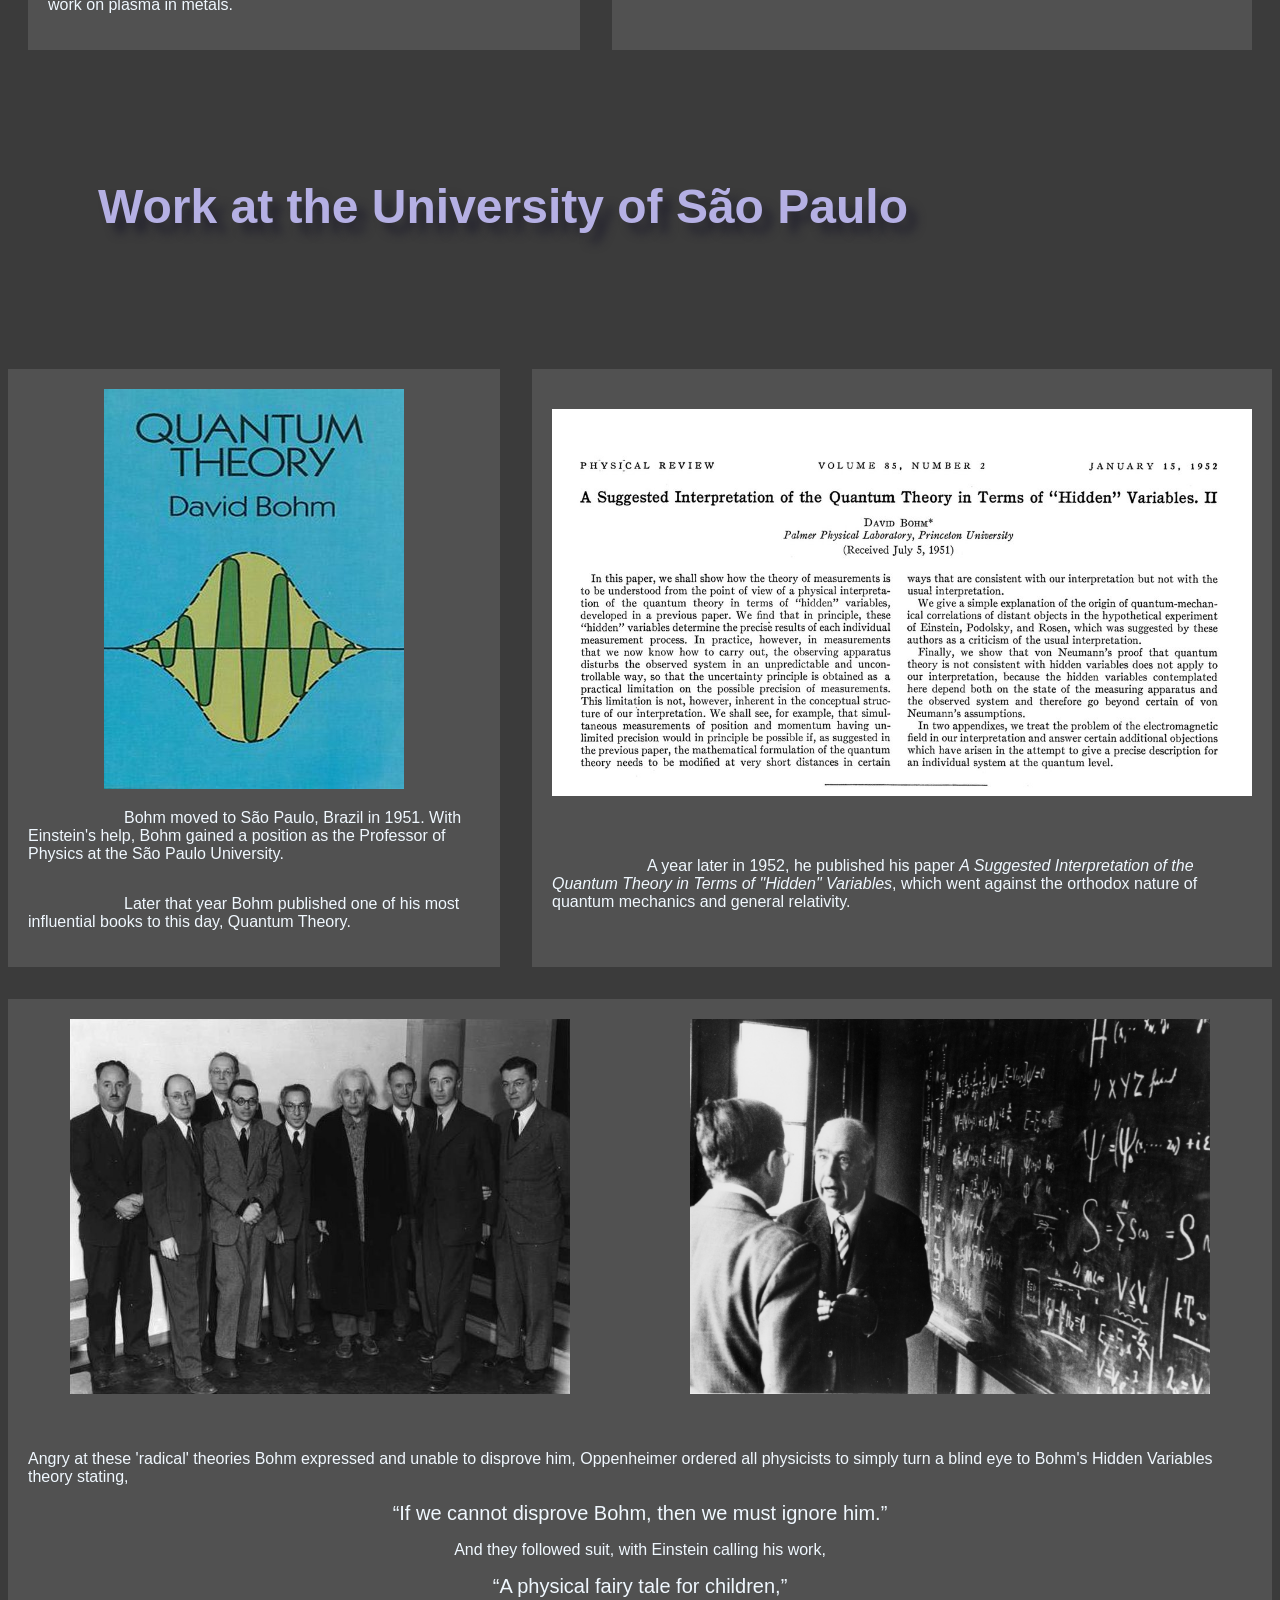
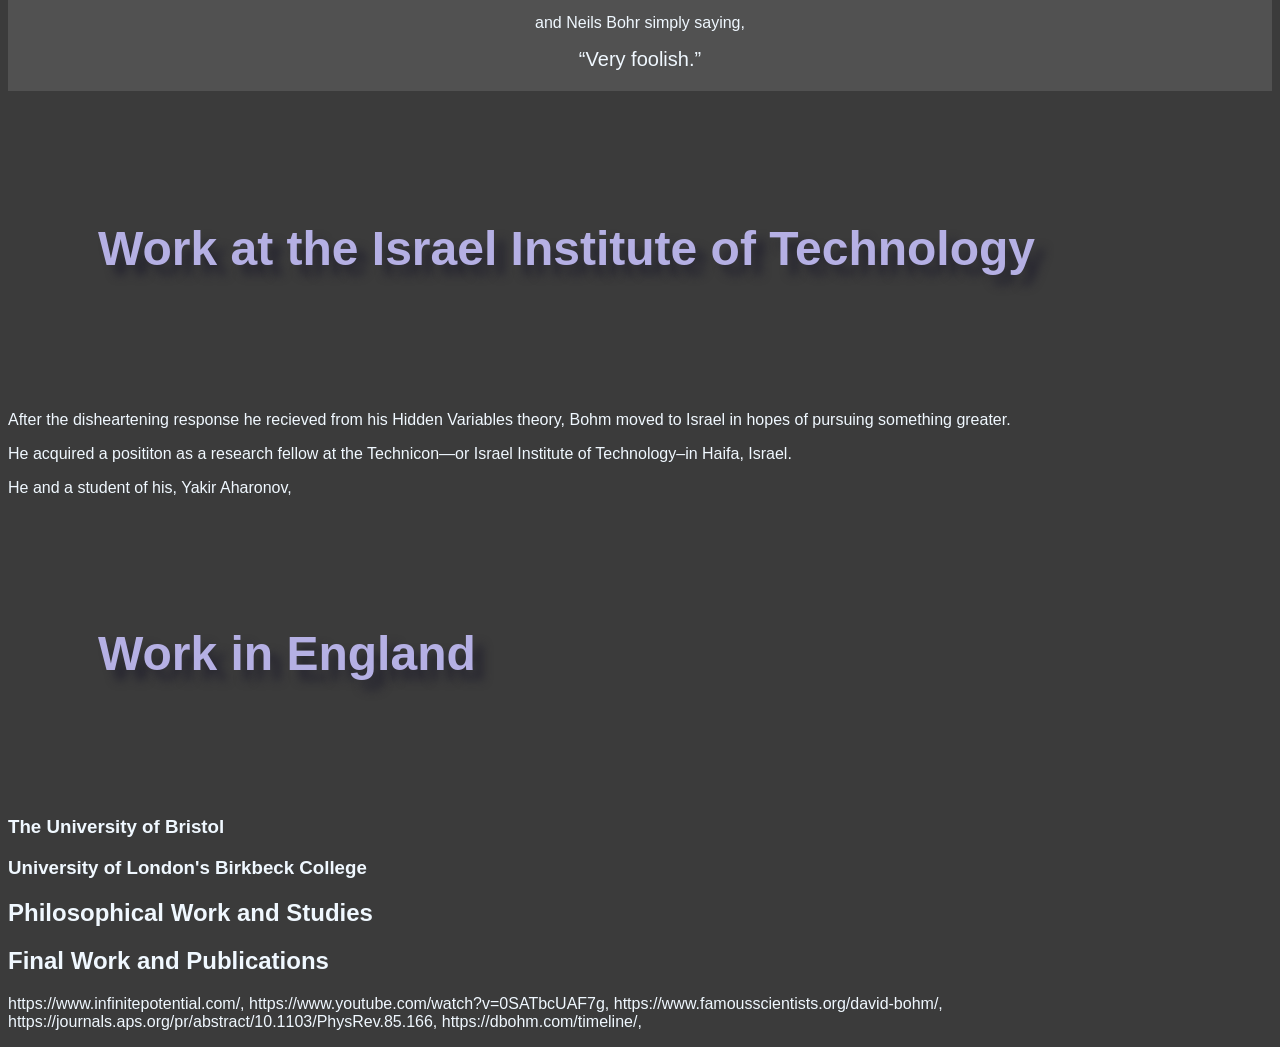
==== commit 1dcb9e82: "styled sao paulo, princeton, and beginnings sections" ====
--- a/david-bohm.html
+++ b/david-bohm.html
@@ -88,27 +88,51 @@
                 <!-- section title -->
                 <h2>Work at Princeton University</h2>
                 <!-- section content -->
-                <article>
-                    <p>In 1947, Bohm became an assistant professor of theoretical physics at Princeton University, working closley with amazing physicists such as Albert Eintstein.</p>
-                    <p>During his time at Princeton he performed groundbreaking research on multiple quantum mechanical concepts, especially including work on plasma in metals.</p>
-                    <p>However, things took a turn for the worst in 1950 when he was arrested for his past communist ties, <br>
-                    and that same year he was forced to flee the country after he refused to testify against his colleagues.</p>
+                <article id="princeton-article">
+                    <div id="princeton-card-1">
+                        <img src="images/DB1.jpeg" alt="david bohm and robert oppenheimer" id="princeton-img-1" width="400px">
+                        <p>&emsp;&emsp;&emsp;&emsp;&emsp;&emsp;In 1947, Bohm became an assistant professor of theoretical physics at Princeton University, working closley with amazing physicists such as Albert Eintstein.</p>
+                        <p>&emsp;&emsp;&emsp;&emsp;&emsp;&emsp;During his time at Princeton he performed groundbreaking research on multiple quantum mechanical concepts, especially including work on plasma in metals.</p>
+                    </div>
+                    <div id="princeton-card-2">
+                        <img src="images/bohm trial.jpeg" alt="dovid bohm trial" id="princeton-img-2" width="600px">
+                        <p>&emsp;&emsp;&emsp;&emsp;&emsp;&emsp;However, things took a turn for the worst in 1950 when he was arrested for his past communist ties. </p>
+                        <p>&emsp;&emsp;&emsp;&emsp;&emsp;&emsp;That same year he was forced to flee the country after he refused to testify against his colleagues.</p>
+                    </div>
                 </article>
             </section>
 
             <section id="sao-paulo">
                 <h2>Work at the University of São Paulo</h2>
-                <article>
-                    <p>Bohm moved to São Paulo, Brazil in 1951. With Einstein's help, Bohm gained a position as the Professor of Physics at the São Paulo University.</p>
-                    <p>Later that year Bohm published one of his most influential books to this day, Quantum Theory.</p>
-                    <p>A year later in 1952, he published his paper <cite>A Suggested Interpretation of the Quantum Theory in Terms of "Hidden" Variables</cite>,<br>
-                    which went against the orthodox nature of quantum mechanics and general relativity.</p>
-                    <p>Angry at these 'radical' theories Bohm expressed and unable to disprove him, Oppenheimer ordered all physicists to simply turn a blind eye to Bohm's Hidden Variables theory stating,</p>
-                    <q>If we cannot disprove Bohm, then we must ignore him.</q>
-                    <p>And they followed suit, with Einstein calling his work,</p>
-                    <q>A physical fairy tale for children.</q>
-                    <p>and Neils Bohr simply saying,</p>
-                    <q>Very foolish.</q>
+                <article id="sp-article">
+                    <div id="sp-card-1">
+                        <a href="https://www.amazon.com/Quantum-Theory-Dover-Books-Physics/dp/0486659690/ref=asc_df_0486659690/?tag=hyprod-20&linkCode=df0&hvadid=312065538926&hvpos=&hvnetw=g&hvrand=12128294136914072259&hvpone=&hvptwo=&hvqmt=&hvdev=c&hvdvcmdl=&hvlocint=&hvlocphy=1014242&hvtargid=pla-451998465097&psc=1">
+                        <img src="images/quantumtheory.jpeg" alt="quantum theory by david bohm">
+                        </a>
+                        <p>&emsp;&emsp;&emsp;&emsp;&emsp;&emsp;Bohm moved to São Paulo, Brazil in 1951. With Einstein's help, Bohm gained a position as the Professor of Physics at the São Paulo University.</p>
+                        <p>&emsp;&emsp;&emsp;&emsp;&emsp;&emsp;Later that year Bohm published one of his most influential books to this day, Quantum Theory.</p>
+                    </div>
+
+                    <div id="sp-card-2">
+                        <a href="http://physics.nmsu.edu/~bkiefer/HISTORY/BOHM_1952.pdf">
+                        <img src="images/hidden variables.jpeg" alt="a suggested interpretation of the quantum theory in terms of hidden variables by David Bohm" width="700px">
+                        </a>
+                        <p>&emsp;&emsp;&emsp;&emsp;&emsp;&emsp;A year later in 1952, he published his paper <cite>A Suggested Interpretation of the Quantum Theory in Terms of "Hidden" Variables</cite>,
+                        which went against the orthodox nature of quantum mechanics and general relativity.</p>
+                    </div>
+
+                    <div id="sp-card-3">
+                        <div id="sp-card-3-imgs">
+                            <img src="images/oppein.jpeg" alt="group of scientists that ignored Bohm :(" id="sp-card-3-img-1" width="500px">
+                            <img src="images/bohropp.jpeg" alt="Bohr explaining something" id="sp-card-3-img-2" width="520px">
+                        </div>
+                        <p>Angry at these 'radical' theories Bohm expressed and unable to disprove him, Oppenheimer ordered all physicists to simply turn a blind eye to Bohm's Hidden Variables theory stating,</p>
+                        <q>If we cannot disprove Bohm, then we must ignore him.</q>
+                        <p>And they followed suit, with Einstein calling his work,</p>
+                        <q>A physical fairy tale for children,</q>
+                        <p>and Neils Bohr simply saying,</p>
+                        <q>Very foolish.</q>
+                    </div>
                 </article> 
             </section>
 
--- a/styles.css
+++ b/styles.css
@@ -1,9 +1,10 @@
 body {
-    background-color: #222222;
+    background-color: #3b3b3b;
     color: aliceblue;
     font-family: Helvetica;
 }
 
+/* styling the nav bar  */
 #nav-bar {
     padding: 10px 0px 7px 0px;
     background-color: #222222;
@@ -78,6 +79,7 @@
     list-style-type: none;
 }
 
+/* styling the title page */
 #title-page {
     background-image: url(images/bg4.jpeg);
     background-size: cover;
@@ -118,6 +120,14 @@
     padding: 30px 0px 40px 50px;
 }
 
+/* styling the beginning in physics section */
+#beginnings {
+    background-image: url(images/physics.jpeg);
+    padding: 20px;
+    margin-top: 30px;
+}
+
+/* styling the berkeley/phd section */
 #phd h2 {
     background-image: url(images/berk.jpeg);
     background-size: cover;
@@ -131,71 +141,26 @@
     text-shadow: 10px 10px 10px #25242f;
 }
 
-#princeton h2 {
-    background-image: url(images/princeton.jpeg);
-    background-size: cover;
-    padding: 90px;
-    min-height: 60px;
-    background-attachment: fixed;
-    background-position: center;
-    background-repeat: no-repeat;
-    color: #b5b0e4;
-    font-size: 3rem;
-    text-shadow: 10px 10px 10px #25242f;
-}
-
-#sao-paulo h2 {
-    background-image: url(images/saopaulo.jpeg);
-    background-size: cover;
-    padding: 90px;
-    min-height: 60px;
-    background-attachment: fixed;
-    background-position: center;
-    background-repeat: no-repeat;
-    color: #b5b0e4;
-    font-size: 3rem;
-    text-shadow: 10px 10px 10px #25242f;
-}
-
-#israel h2 {
-    background-image: url(images/technicon.jpg);
-    background-size: cover;
-    padding: 90px;
-    min-height: 60px;
-    background-attachment: fixed;
-    background-position: center;
-    background-repeat: no-repeat;
-    color: #b5b0e4;
-    font-size: 3rem;
-    text-shadow: 10px 10px 10px #25242f;
-}
-
-#england h2 {
-    background-image: url(images/birkbeck.jpeg);
-    background-size: cover;
-    padding: 90px;
-    min-height: 60px;
-    background-attachment: fixed;
-    background-position: center;
-    background-repeat: no-repeat;
-    color: #b5b0e4;
-    font-size: 3rem;
-    text-shadow: 10px 10px 10px #25242f;
-}
-
 #phd-article {
-    display: flex;
-    flex-direction: row;
+    display: grid;
+    grid-template-columns: 1fr 1fr;
     justify-content: space-around;
-    
+    grid-gap: 2rem;
 }
 
 #phd-card-1, #phd-card-2 {
-    background-color: #3B3B3B;
+    background-color: #515151;
     display: flex;
     flex-direction: column;
     justify-content: space-evenly;
-    margin: 0px 100px 0px 100px;
+}
+
+#phd-card-1 {
+    margin: 0 0 0 20px;
+}
+
+#phd-card-2 {
+    margin: 0 20px 0 0;
 }
 
 #phd-card-1 img {
@@ -211,3 +176,124 @@
     line-height: 20px;
 }
 
+/* styling the princeton section */
+#princeton h2 {
+    background-image: url(images/princeton.jpeg);
+    background-size: cover;
+    padding: 90px;
+    min-height: 60px;
+    background-attachment: fixed;
+    background-position: center;
+    background-repeat: no-repeat;
+    color: #b5b0e4;
+    font-size: 3rem;
+    text-shadow: 10px 10px 10px #25242f;
+}
+
+#princeton-article {
+    display: grid;
+    grid-template-columns: 1fr 1fr;
+    grid-gap: 2rem;
+}
+
+#princeton-card-1, #princeton-card-2 {
+    display: flex;
+    flex-direction: column;
+    background-color: #515151;
+    padding: 20px;
+    align-items: center;
+    justify-content: space-around;
+}
+
+#princeton-card-1 {
+    margin: 0 0 0 20px;
+}
+
+#princeton-card-2 {
+    margin: 0 20px 0 0;
+}
+
+/* styling the sao paulo section */
+#sao-paulo h2 {
+    background-image: url(images/saopaulo.jpeg);
+    background-size: cover;
+    padding: 90px;
+    min-height: 60px;
+    background-attachment: fixed;
+    background-position: center;
+    background-repeat: no-repeat;
+    color: #b5b0e4;
+    font-size: 3rem;
+    text-shadow: 10px 10px 10px #25242f;
+}
+
+#sp-article {
+    display: grid;
+    grid-template-columns: 1fr 1fr;
+    grid-template-areas: "a b"
+                         "c c";
+    grid-gap: 2rem;
+}
+
+#sp-card-1, #sp-card-2, #sp-card-3 {
+    display: flex;
+    flex-direction: column;
+    background-color: #515151;
+    padding: 20px;
+    align-items: center;
+    justify-content: space-around;
+}
+
+#sp-card-1 {
+    grid-area: a;
+}
+
+#sp-card-2 {
+    grid-area: b;
+}
+
+#sp-card-3 {
+    grid-area: c;
+}
+
+#sp-card-3-imgs {
+    display: flex;
+    flex-direction: row;
+    padding-bottom: 40px;
+}
+
+#sp-card-3-img-1 {
+    padding-right: 120px;
+    
+}
+
+#sp-card-3 q {
+    font-size: 1.25em;
+}
+
+#israel h2 {
+    background-image: url(images/technicon.jpg);
+    background-size: cover;
+    padding: 90px;
+    min-height: 60px;
+    background-attachment: fixed;
+    background-position: center;
+    background-repeat: no-repeat;
+    color: #b5b0e4;
+    font-size: 3rem;
+    text-shadow: 10px 10px 10px #25242f;
+}
+
+#england h2 {
+    background-image: url(images/birkbeck.jpeg);
+    background-size: cover;
+    padding: 90px;
+    min-height: 60px;
+    background-attachment: fixed;
+    background-position: center;
+    background-repeat: no-repeat;
+    color: #b5b0e4;
+    font-size: 3rem;
+    text-shadow: 10px 10px 10px #25242f;
+}
+
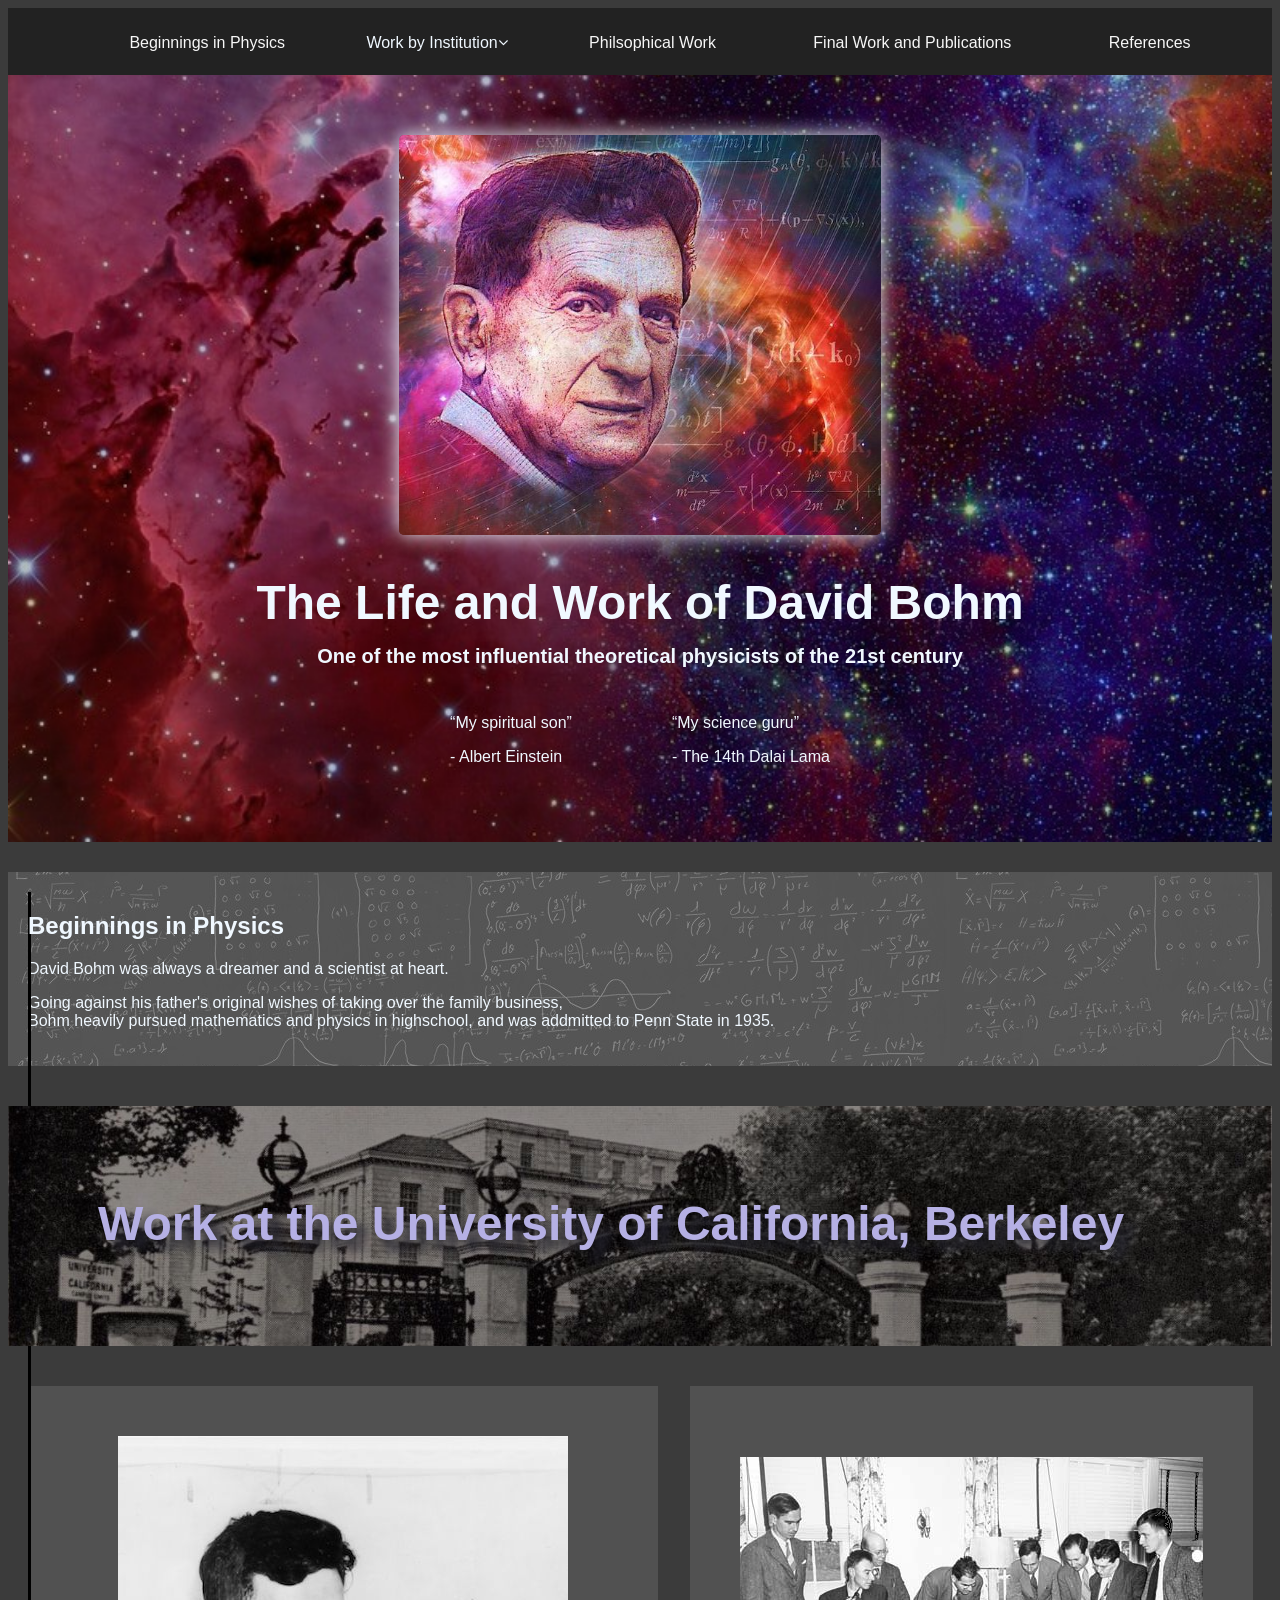
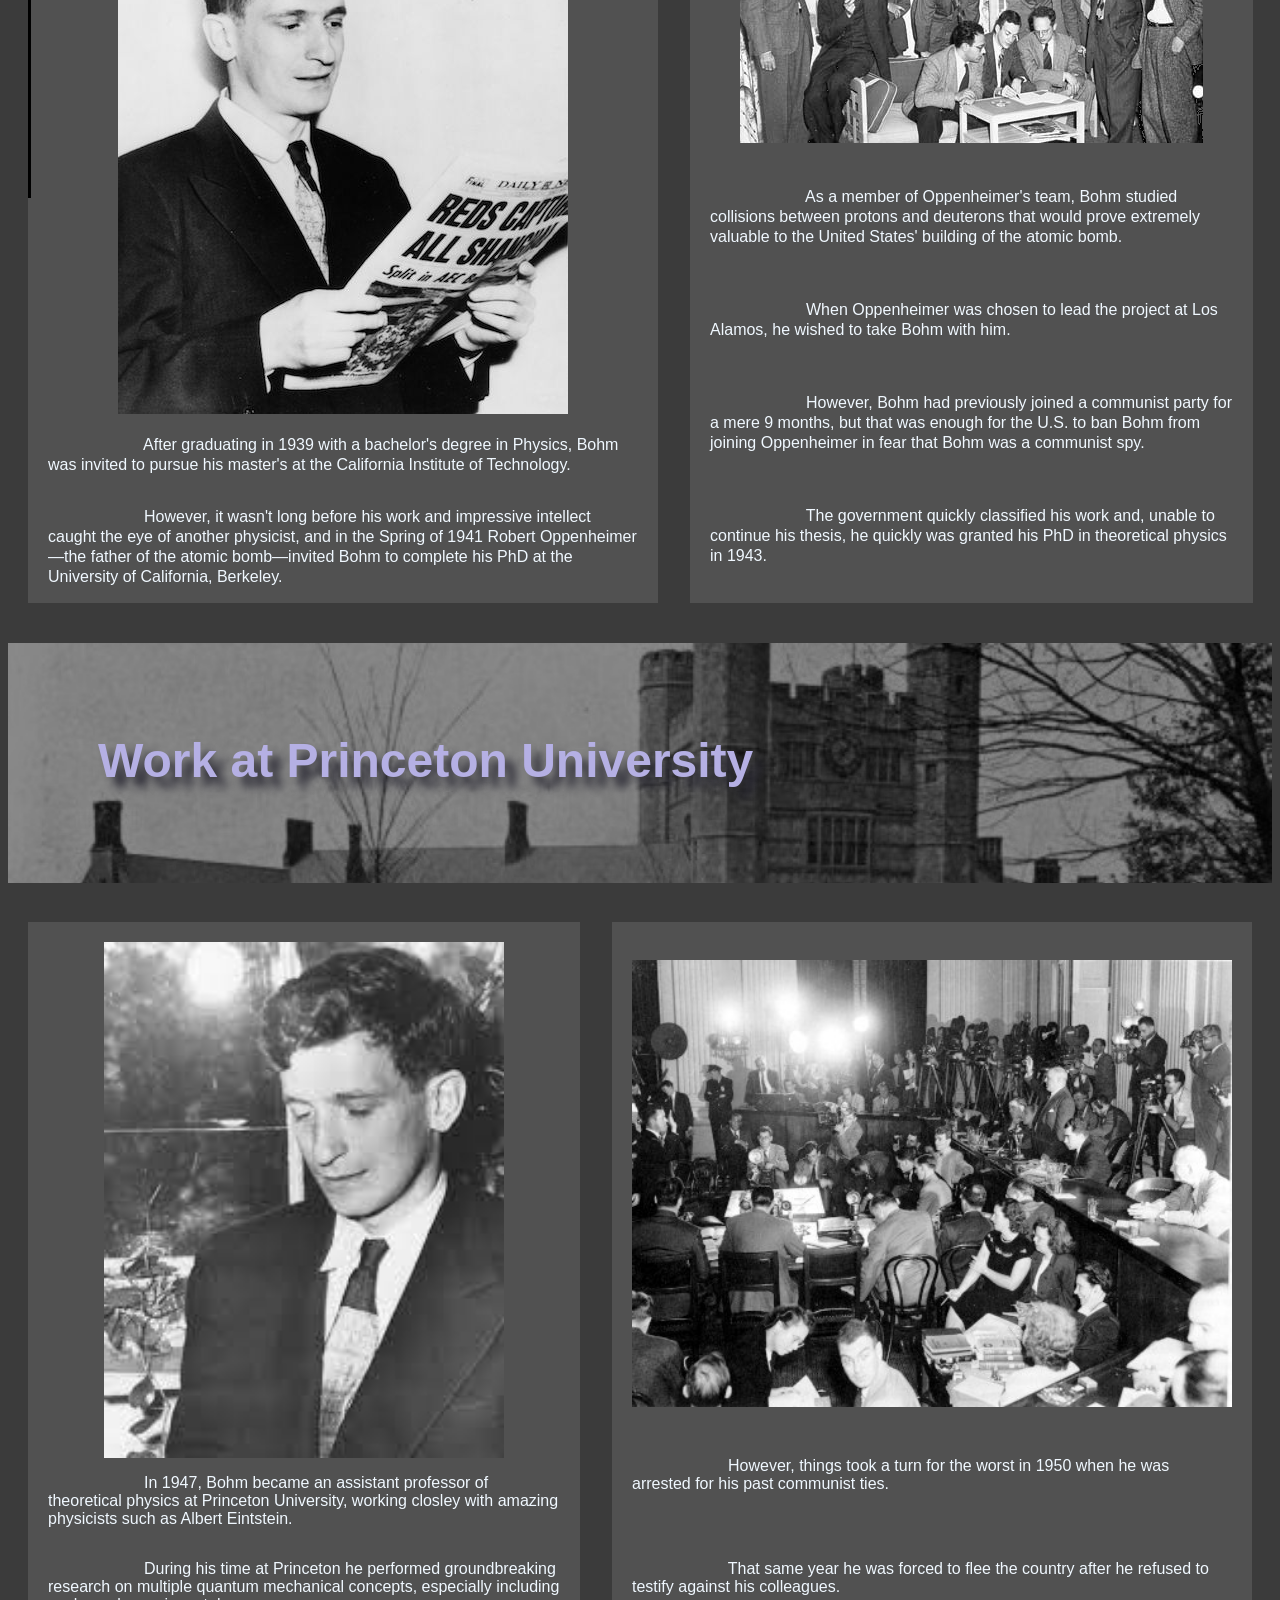
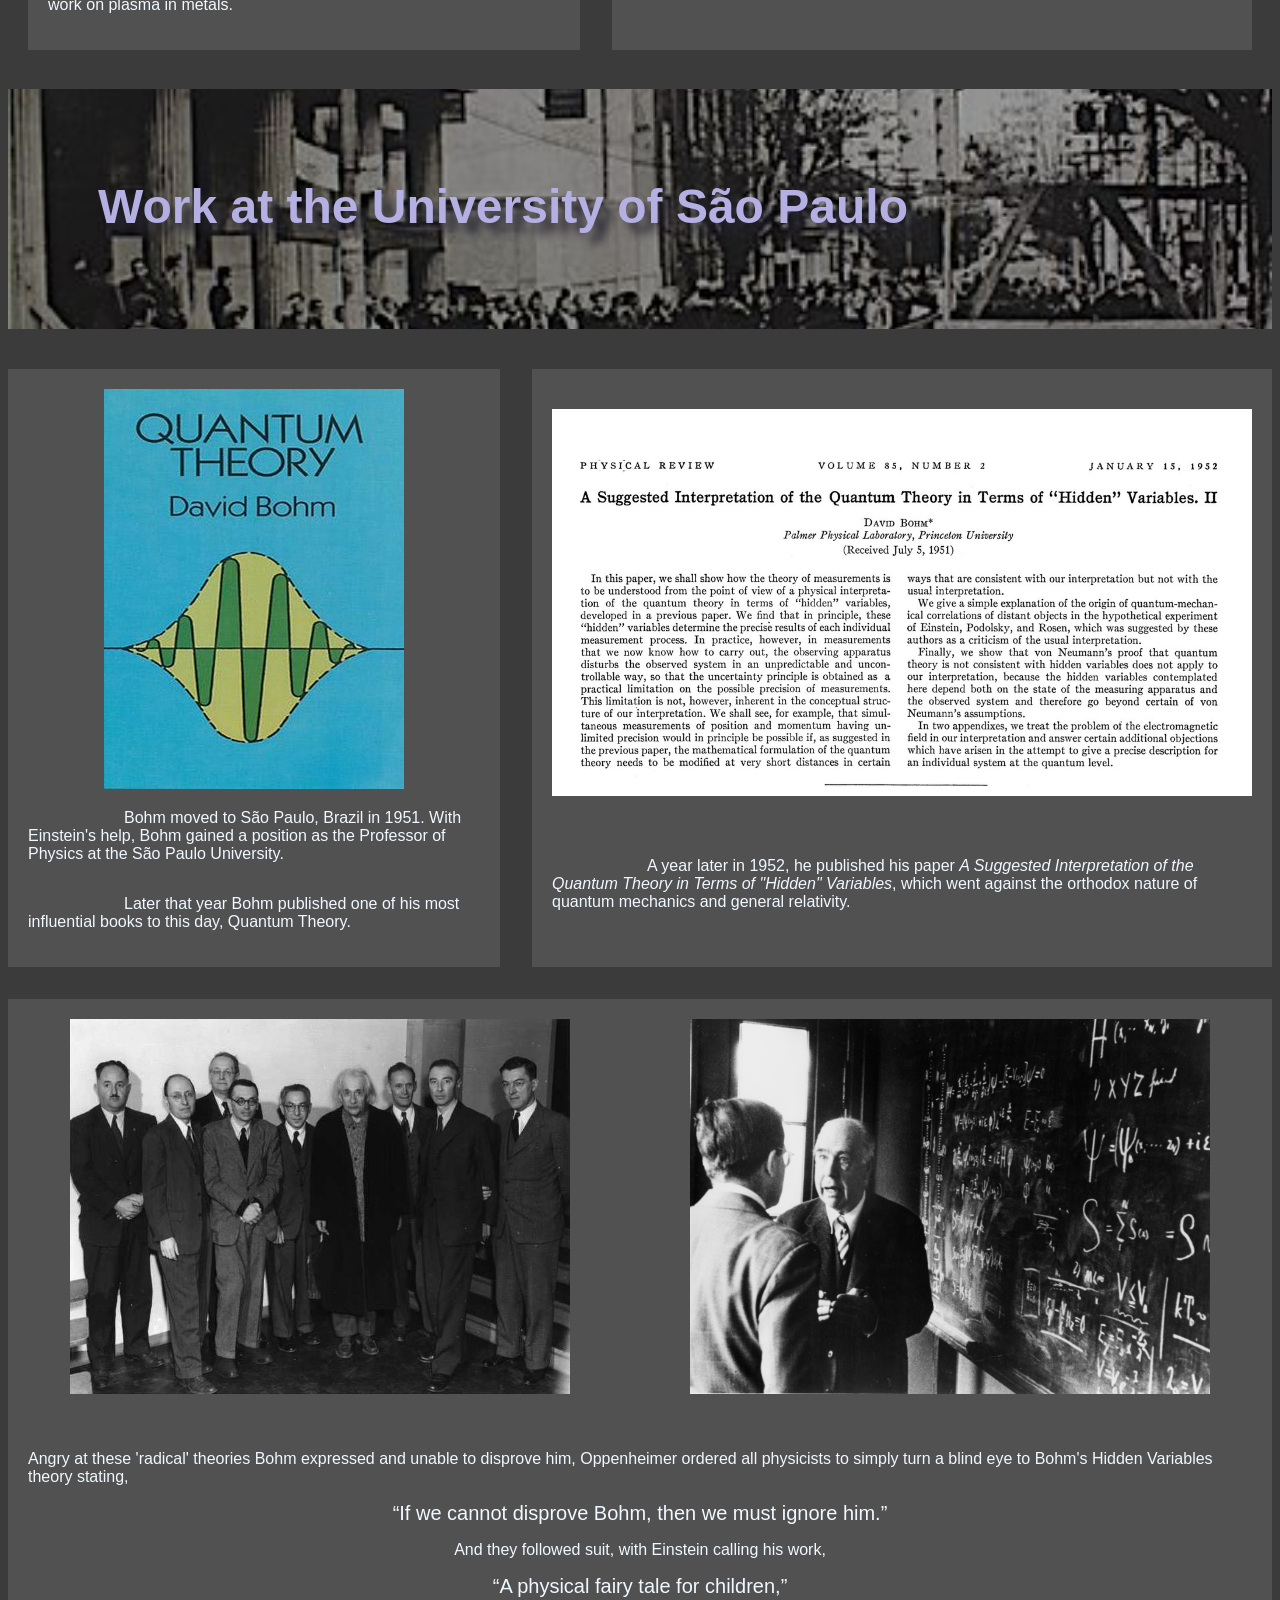
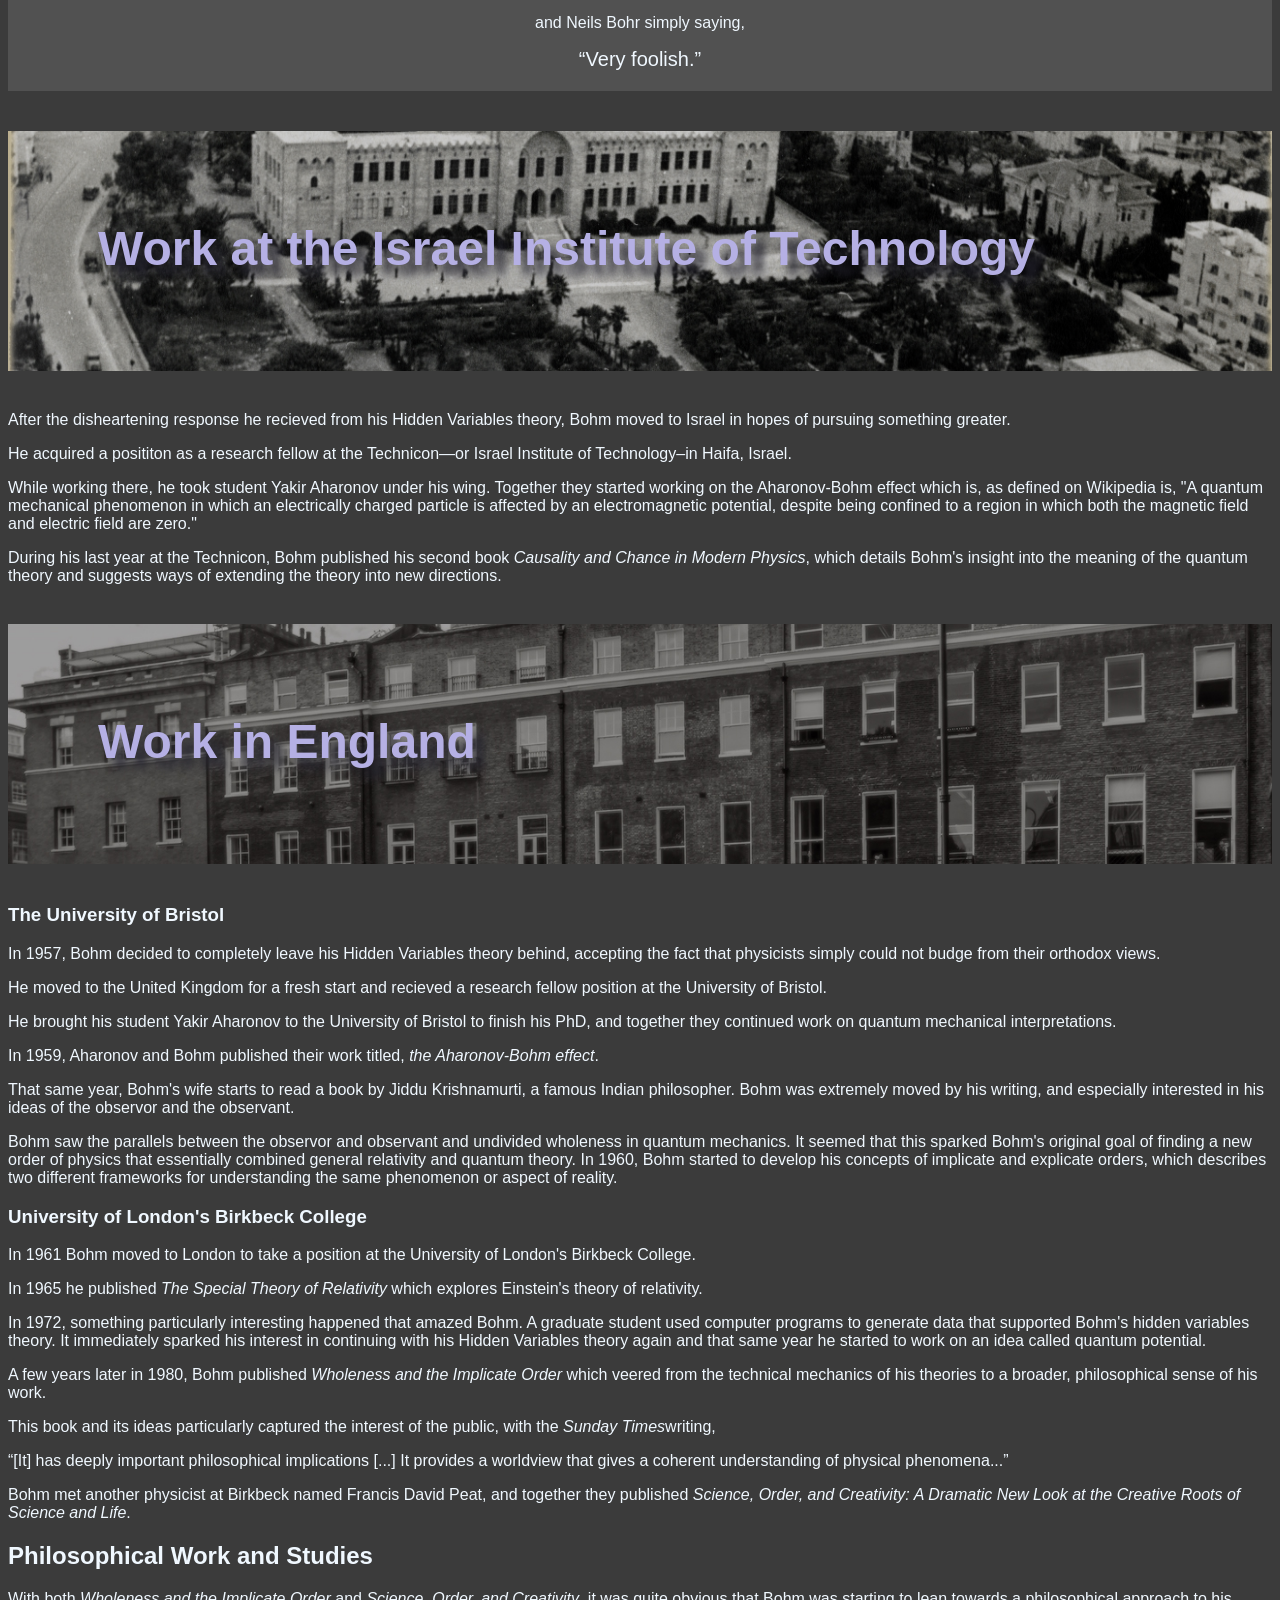
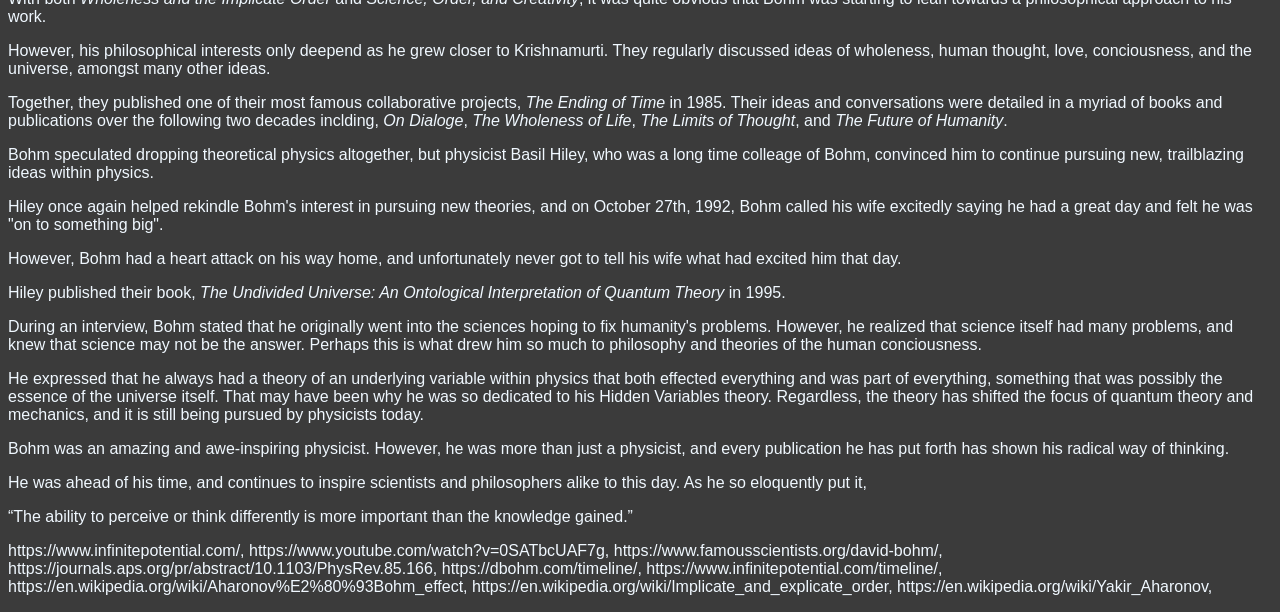
==== commit 6b78555f: "finished adding all content" ====
--- a/david-bohm.html
+++ b/david-bohm.html
@@ -4,6 +4,7 @@
         <title></title>
         <!-- link animate on scroll style sheet -->
         <link href="https://unpkg.com/aos@2.3.1/dist/aos.css" rel="stylesheet">
+        <!-- link icon style sheet -->
         <link rel="stylesheet" href="https://cdnjs.cloudflare.com/ajax/libs/font-awesome/4.7.0/css/font-awesome.min.css">
         <!-- link CSS styles sheet -->
         <link href="styles.css" rel="stylesheet">
@@ -50,9 +51,11 @@
                 </div>
             </section>
 
+            
             <section id="beginnings">
+                <div id="vl"></div>
                 <!-- section title -->
-                <h2>Beginnings in Physics</h2>
+                <h2 data-aos="fade-right">Beginnings in Physics</h2>
                 <!-- section content -->
                 <article>
                 <p>David Bohm was always a dreamer and a scientist at heart.</p>
@@ -64,7 +67,7 @@
             <section id="phd">
                 <!-- section title -->
                 <div>
-                    <h2>Work at the University of California, Berkeley</h2>
+                    <h2 data-aos="fade-right">Work at the University of California, Berkeley</h2>
                 </div>
                 <!-- section content -->
                 <article id="phd-article">
@@ -86,7 +89,7 @@
 
             <section id="princeton">
                 <!-- section title -->
-                <h2>Work at Princeton University</h2>
+                <h2 data-aos="fade-left">Work at Princeton University</h2>
                 <!-- section content -->
                 <article id="princeton-article">
                     <div id="princeton-card-1">
@@ -103,7 +106,7 @@
             </section>
 
             <section id="sao-paulo">
-                <h2>Work at the University of São Paulo</h2>
+                <h2 data-aos="fade-right">Work at the University of São Paulo</h2>
                 <article id="sp-article">
                     <div id="sp-card-1">
                         <a href="https://www.amazon.com/Quantum-Theory-Dover-Books-Physics/dp/0486659690/ref=asc_df_0486659690/?tag=hyprod-20&linkCode=df0&hvadid=312065538926&hvpos=&hvnetw=g&hvrand=12128294136914072259&hvpone=&hvptwo=&hvqmt=&hvdev=c&hvdvcmdl=&hvlocint=&hvlocphy=1014242&hvtargid=pla-451998465097&psc=1">
@@ -137,30 +140,56 @@
             </section>
 
             <section id="israel">
-                <h2>Work at the Israel Institute of Technology</h2>
+                <h2 data-aos="fade-left">Work at the Israel Institute of Technology</h2>
                 <p>After the disheartening response he recieved from his Hidden Variables theory, Bohm moved to Israel in hopes of pursuing something greater.</p>
                 <p>He acquired a posititon as a research fellow at the Technicon—or Israel Institute of Technology–in Haifa, Israel.</p>
-                <p>He and a student of his, Yakir Aharonov, </p>
+                <p>While working there, he took student Yakir Aharonov under his wing. Together they started working on the Aharonov-Bohm effect which is, as defined on Wikipedia is, "A quantum mechanical phenomenon in which an electrically charged particle is affected by an electromagnetic potential, despite being confined to a region in which both the magnetic field and electric field are zero."</p>
+                <p>During his last year at the Technicon, Bohm published his second book <cite>Causality and Chance in Modern Physics</cite>, which details Bohm's insight into the meaning of the quantum theory and suggests ways of extending the theory into new directions.</p>
             </section>
 
             <section id="england">
-                <h2>Work in England</h2>
+                <h2 data-aos="fade-right">Work in England</h2>
                 <h3 id="bristol">The University of Bristol</h3>
+                <p>In 1957, Bohm decided to completely leave his Hidden Variables theory behind, accepting the fact that physicists simply could not budge from their orthodox views.</p>
+                <p>He moved to the United Kingdom for a fresh start and recieved a research fellow position at the University of Bristol.</p>
+                <p>He brought his student Yakir Aharonov to the University of Bristol to finish his PhD, and together they continued work on quantum mechanical interpretations.</p>
+                <p>In 1959, Aharonov and Bohm published their work titled, <cite>the Aharonov-Bohm effect</cite>.</p>
+                <p>That same year, Bohm's wife starts to read a book by Jiddu Krishnamurti, a famous Indian philosopher. Bohm was extremely moved by his writing, and especially interested in his ideas of the observor and the observant.</p>
+                <p>Bohm saw the parallels between the observor and observant and undivided wholeness in quantum mechanics. It seemed that this sparked Bohm's original goal of finding a new order of physics that essentially combined general relativity and quantum theory. In 1960, Bohm started to develop his concepts of implicate and explicate orders, which describes two different frameworks for understanding the same phenomenon or aspect of reality.</p>
                 <h3 id="birkbeck">University of London's Birkbeck College</h3>
+                <p>In 1961 Bohm moved to London to take a position at the University of London's Birkbeck College.</p>
+                <p>In 1965 he published <cite>The Special Theory of Relativity</cite> which explores Einstein's theory of relativity.</p>
+                <p>In 1972, something particularly interesting happened that amazed Bohm. A graduate student used computer programs to generate data that supported Bohm's hidden variables theory. It immediately sparked his interest in continuing with his Hidden Variables theory again and that same year he started to work on an idea called quantum potential.</p>
+                <p>A few years later in 1980, Bohm published <cite>Wholeness and the Implicate Order</cite> which veered from the technical mechanics of his theories to a broader, philosophical sense of his work.</p>
+                <p>This book and its ideas particularly captured the interest of the public, with the <cite>Sunday Times</cite>writing,</p>
+                <q>[It] has deeply important philosophical implications [...] It provides a worldview that gives a coherent understanding of physical phenomena...</q>
+                <p>Bohm met another physicist at Birkbeck named Francis David Peat, and together they published <cite>Science, Order, and Creativity: A Dramatic New Look at the Creative Roots of Science and Life</cite>.</p>
 
             </section>
 
             <section id="philosophy">
                 <h2>Philosophical Work and Studies</h2>
-            </section>
-
-            <section id="final-works">
-                <h2>Final Work and Publications</h2>
+                <p>With both <cite>Wholeness and the Implicate Order</cite> and <cite>Science, Order, and Creativity</cite>, it was quite obvious that Bohm was starting to lean towards a philosophical approach to his work.</p>
+                <p>However, his philosophical interests only deepend as he grew closer to Krishnamurti. They regularly discussed ideas of wholeness, human thought, love, conciousness, and the universe, amongst many other ideas.</p>
+                <p>Together, they published one of their most famous collaborative projects, <cite>The Ending of Time</cite> in 1985. Their ideas and conversations were detailed in a myriad of books and publications over the following two decades inclding, <cite>On Dialoge</cite>, <cite>The Wholeness of Life</cite>, <cite>The Limits of Thought</cite>, and <cite>The Future of Humanity</cite>.</p>
+                <p>Bohm speculated dropping theoretical physics altogether, but physicist Basil Hiley, who was a long time colleage of Bohm, convinced him to continue pursuing new, trailblazing ideas within physics.</p>
+                <p>Hiley once again helped rekindle Bohm's interest in pursuing new theories, and on October 27th, 1992, Bohm called his wife excitedly saying he had a great day and felt he was "on to something big".</p>
+                <p>However, Bohm had a heart attack on his way home, and unfortunately never got to tell his wife what had excited him that day.</p>
+                <p>Hiley published their book, <cite>The Undivided Universe: An Ontological Interpretation of Quantum Theory</cite> in 1995.</p>
+                <p>During an interview, Bohm stated that he originally went into the sciences hoping to fix humanity's problems. However, he realized that science itself had many problems, and knew that science may not be the answer. Perhaps this is what drew him so much to philosophy and theories of the human conciousness.</p>
+                <p>He expressed that he always had a theory of an underlying variable within physics that both effected everything and was part of everything, something that was possibly the essence of the universe itself. That may have been why he was so dedicated to his Hidden Variables theory. Regardless, the theory has shifted the focus of quantum theory and mechanics, and it is still being pursued by physicists today.</p>
+                <p>Bohm was an amazing and awe-inspiring physicist. However, he was more than just a physicist, and every publication he has put forth has shown his radical way of thinking.</p>
+                <p>He was ahead of his time, and continues to inspire scientists and philosophers alike to this day. As he so eloquently put it, </p>
+                <q>The ability to perceive or think differently is more important than the knowledge gained.</q>
             </section>
 
             <footer id="references">
-                <p>https://www.infinitepotential.com/, https://www.youtube.com/watch?v=0SATbcUAF7g, https://www.famousscientists.org/david-bohm/, https://journals.aps.org/pr/abstract/10.1103/PhysRev.85.166, https://dbohm.com/timeline/, </p>
+                <p>https://www.infinitepotential.com/, https://www.youtube.com/watch?v=0SATbcUAF7g, https://www.famousscientists.org/david-bohm/, https://journals.aps.org/pr/abstract/10.1103/PhysRev.85.166, https://dbohm.com/timeline/, https://www.infinitepotential.com/timeline/, https://en.wikipedia.org/wiki/Aharonov%E2%80%93Bohm_effect, https://en.wikipedia.org/wiki/Implicate_and_explicate_order, https://en.wikipedia.org/wiki/Yakir_Aharonov, </p>
             </footer>
         </main>
+    <script src="https://unpkg.com/aos@2.3.1/dist/aos.js"></script>
+    <script defer>
+        AOS.init();
+    </script>
     </body>
 </html>
--- a/styles.css
+++ b/styles.css
@@ -120,11 +120,21 @@
     padding: 30px 0px 40px 50px;
 }
 
+#vl {
+    position: absolute;
+    display: inline-block;
+    color: black;
+    border: solid;
+    border-left: 2px;
+    height: 100%;
+}
+
 /* styling the beginning in physics section */
 #beginnings {
     background-image: url(images/physics.jpeg);
     padding: 20px;
     margin-top: 30px;
+    border-left: 2px black;
 }
 
 /* styling the berkeley/phd section */
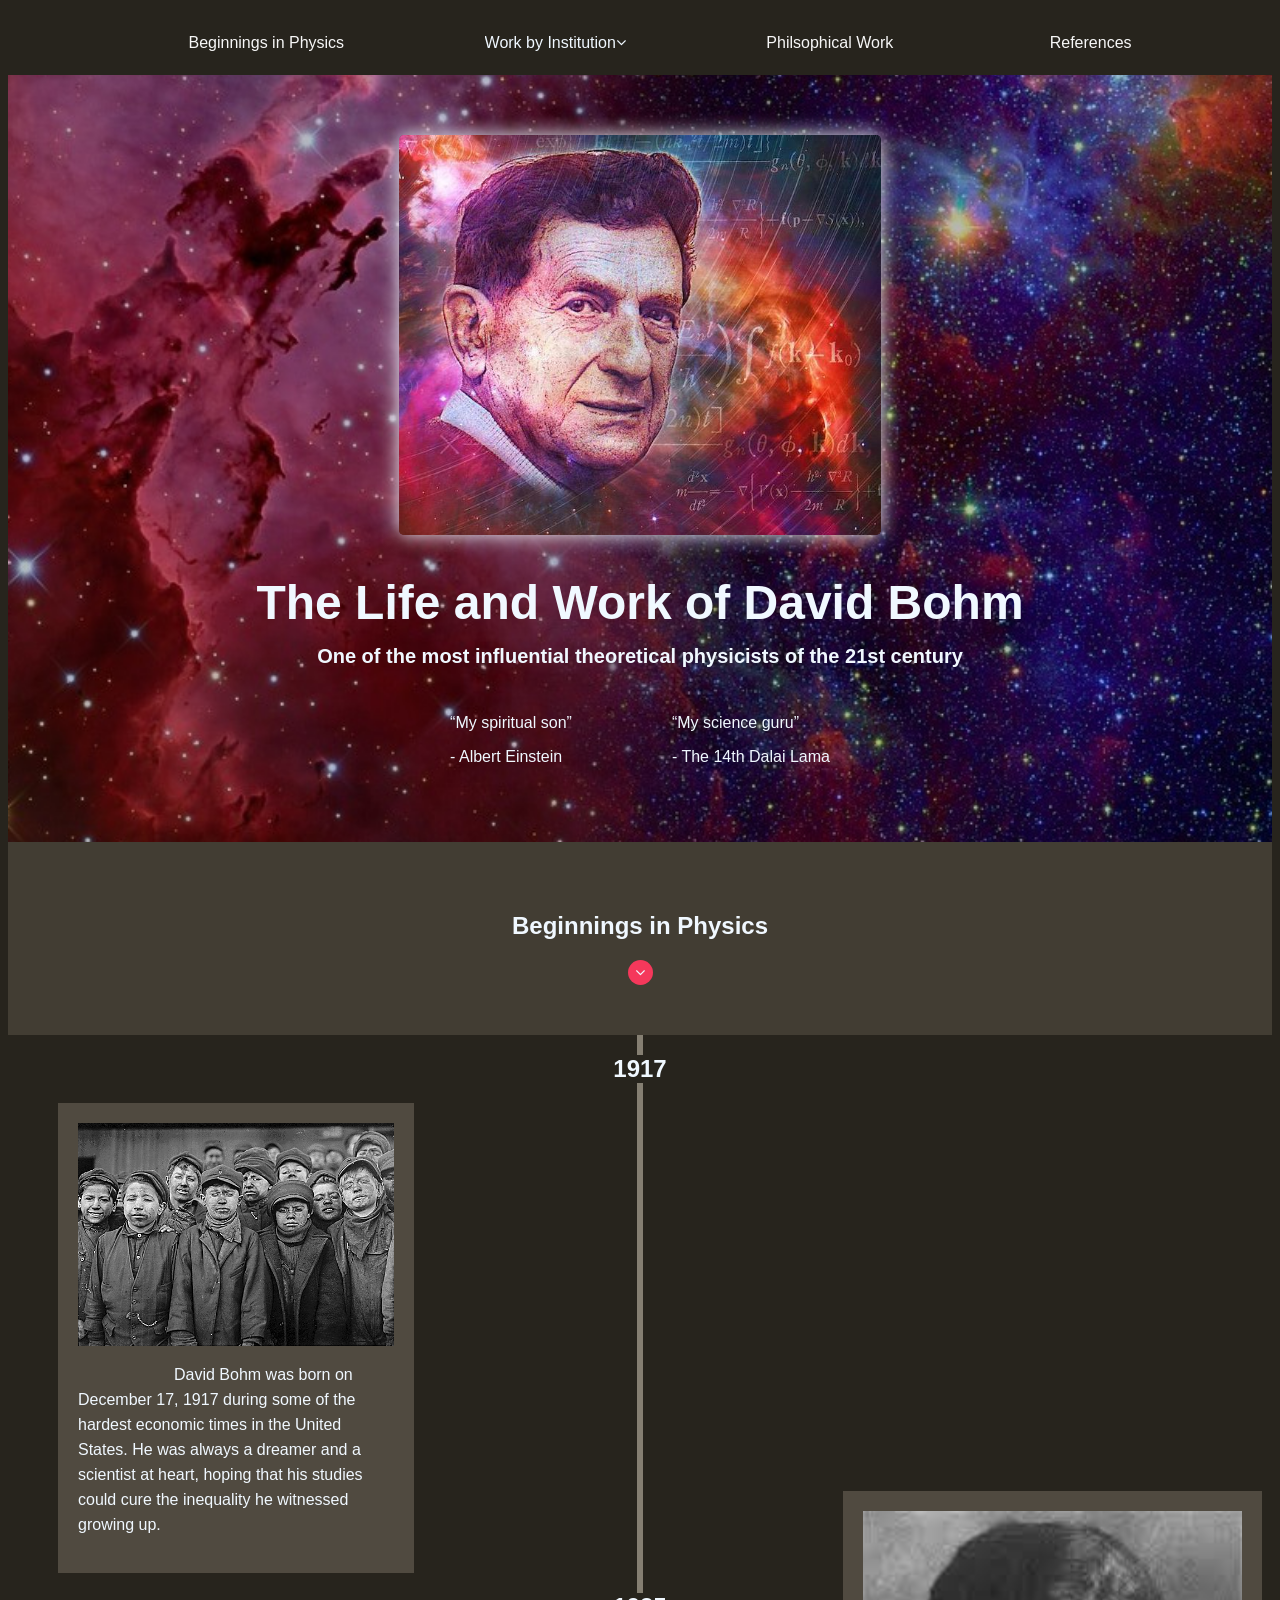
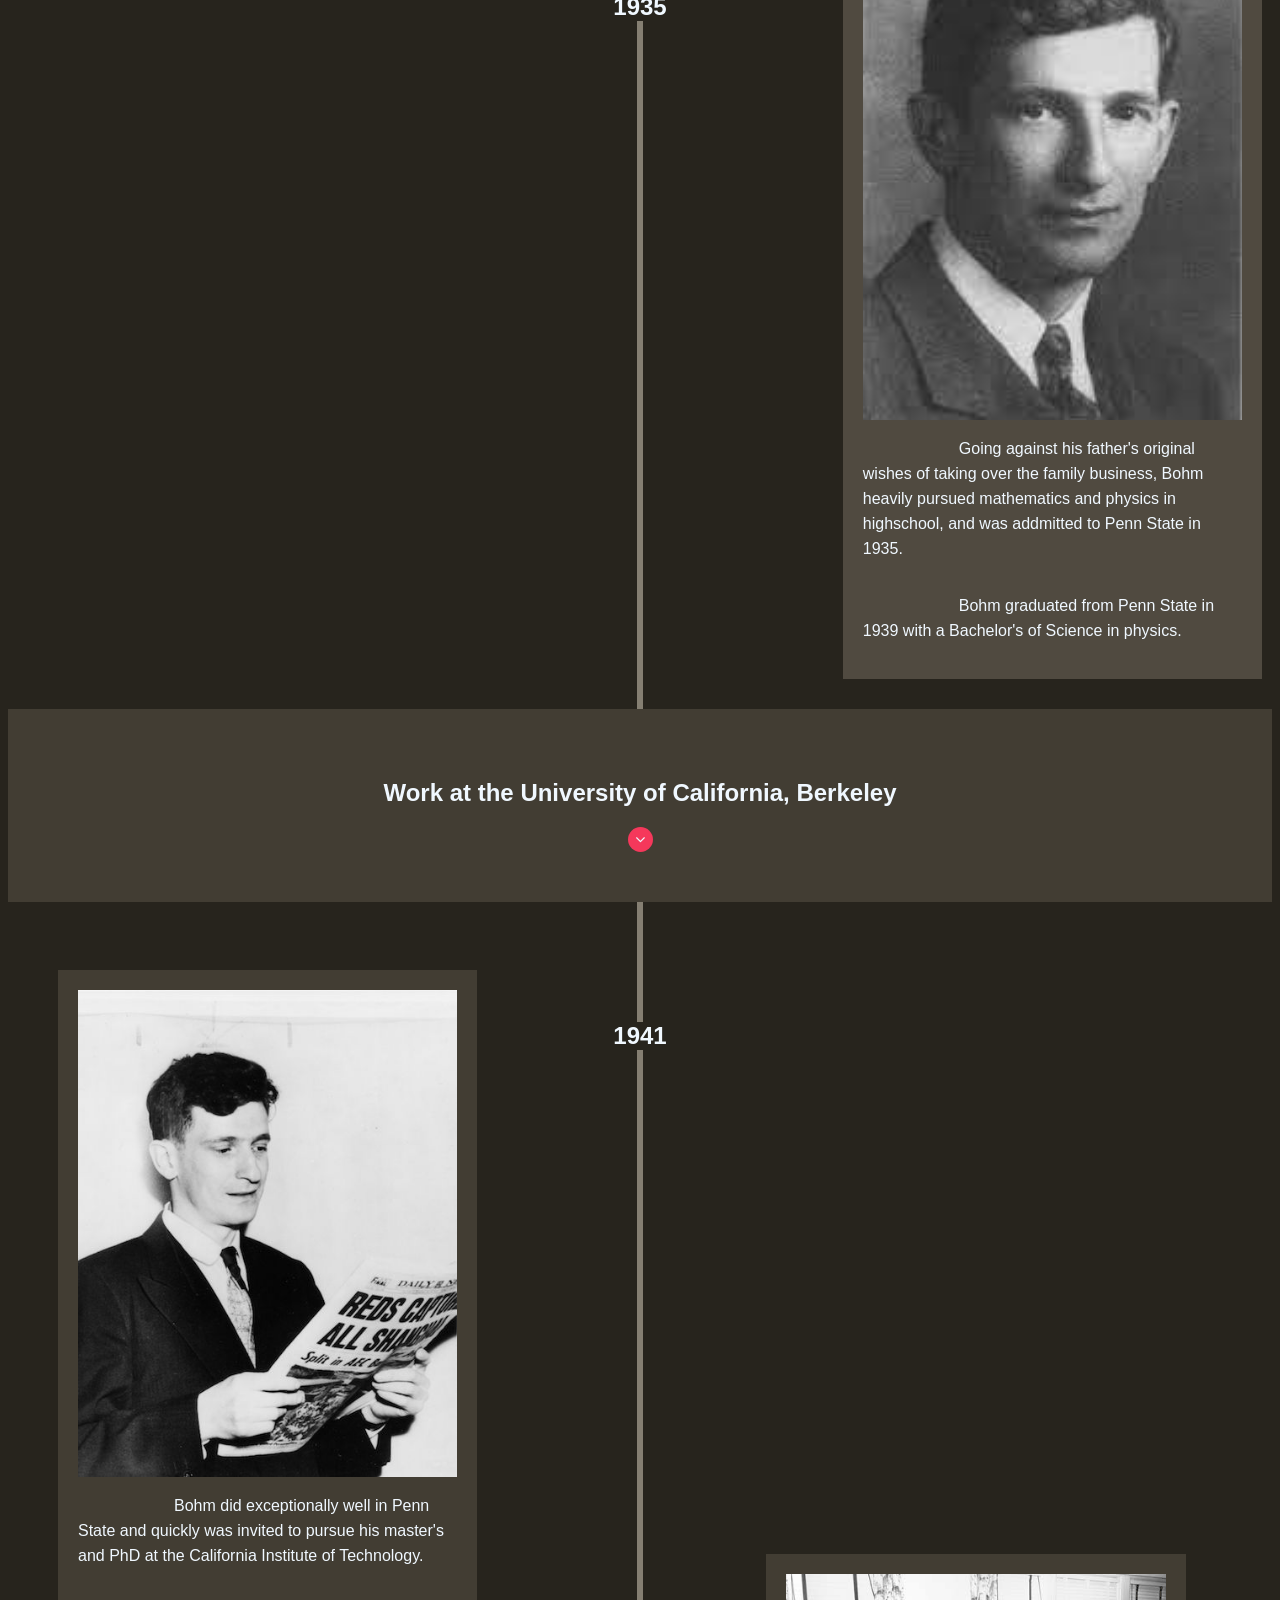
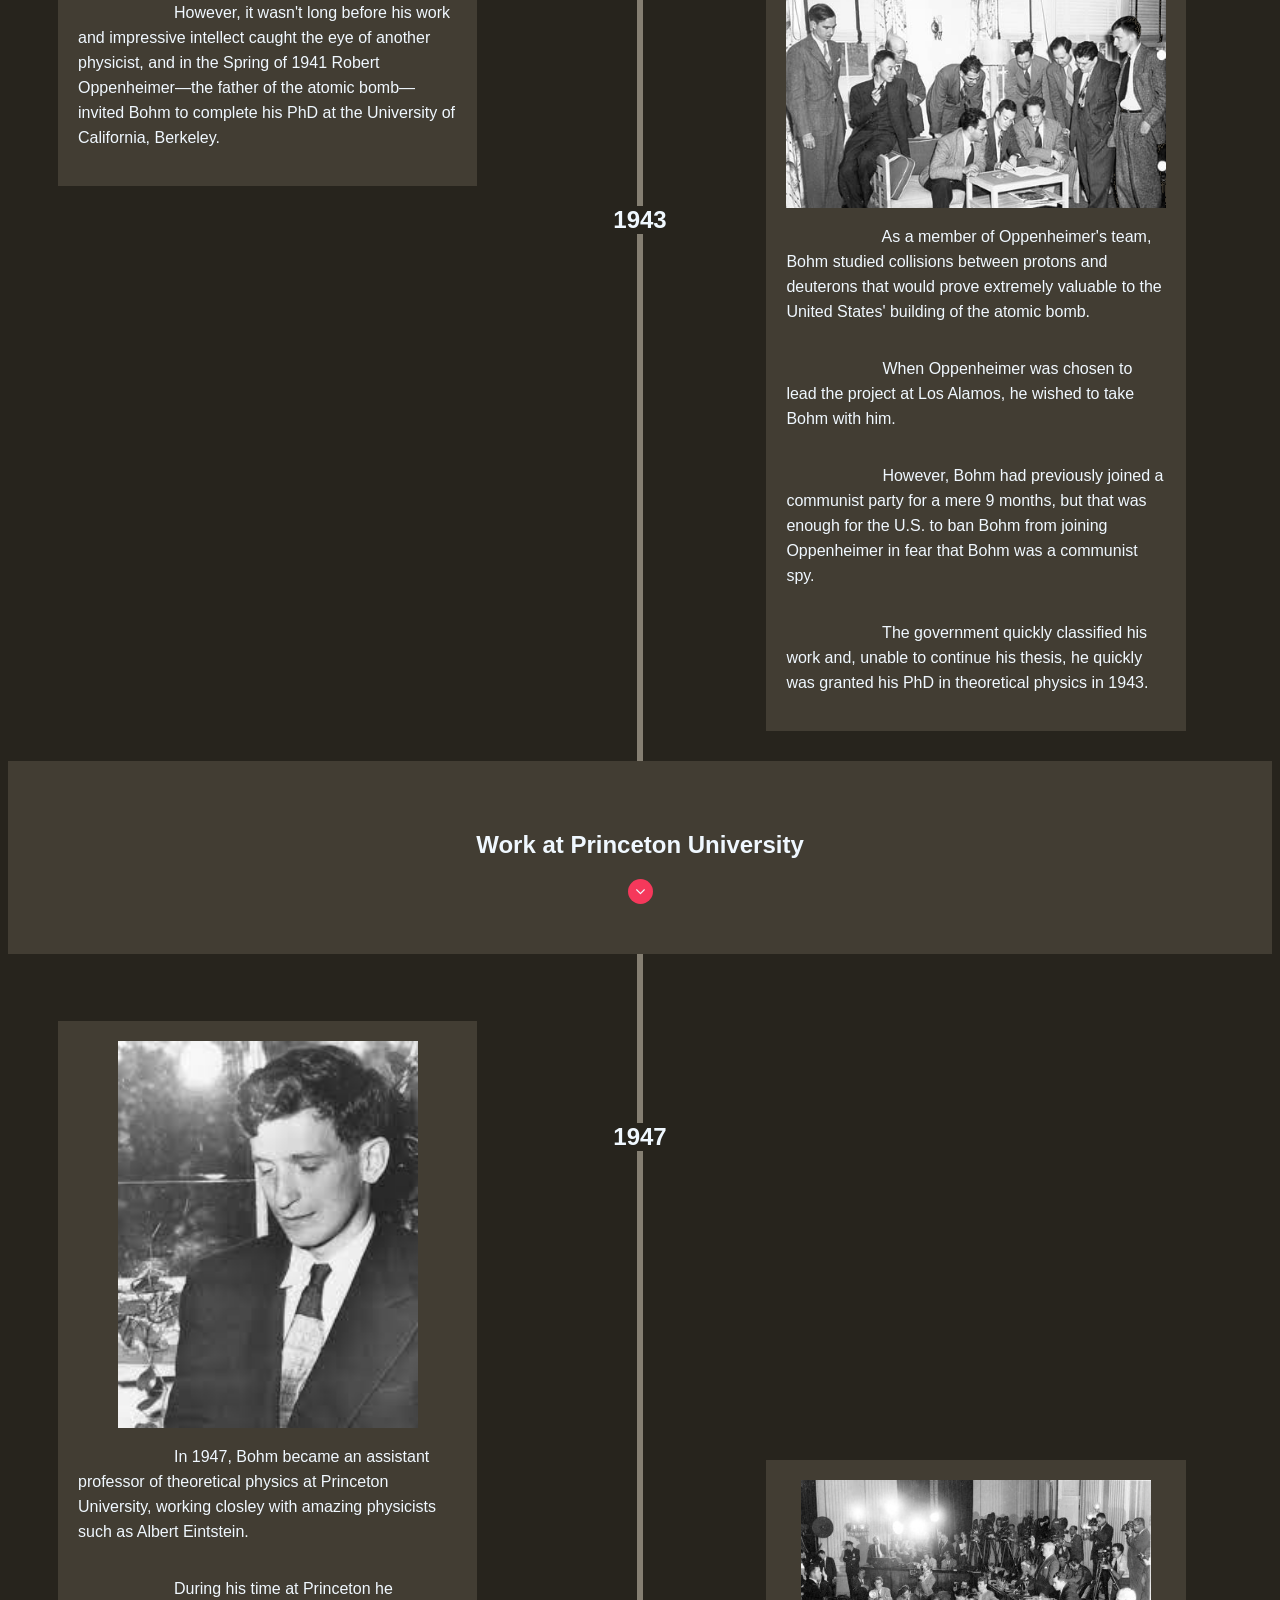
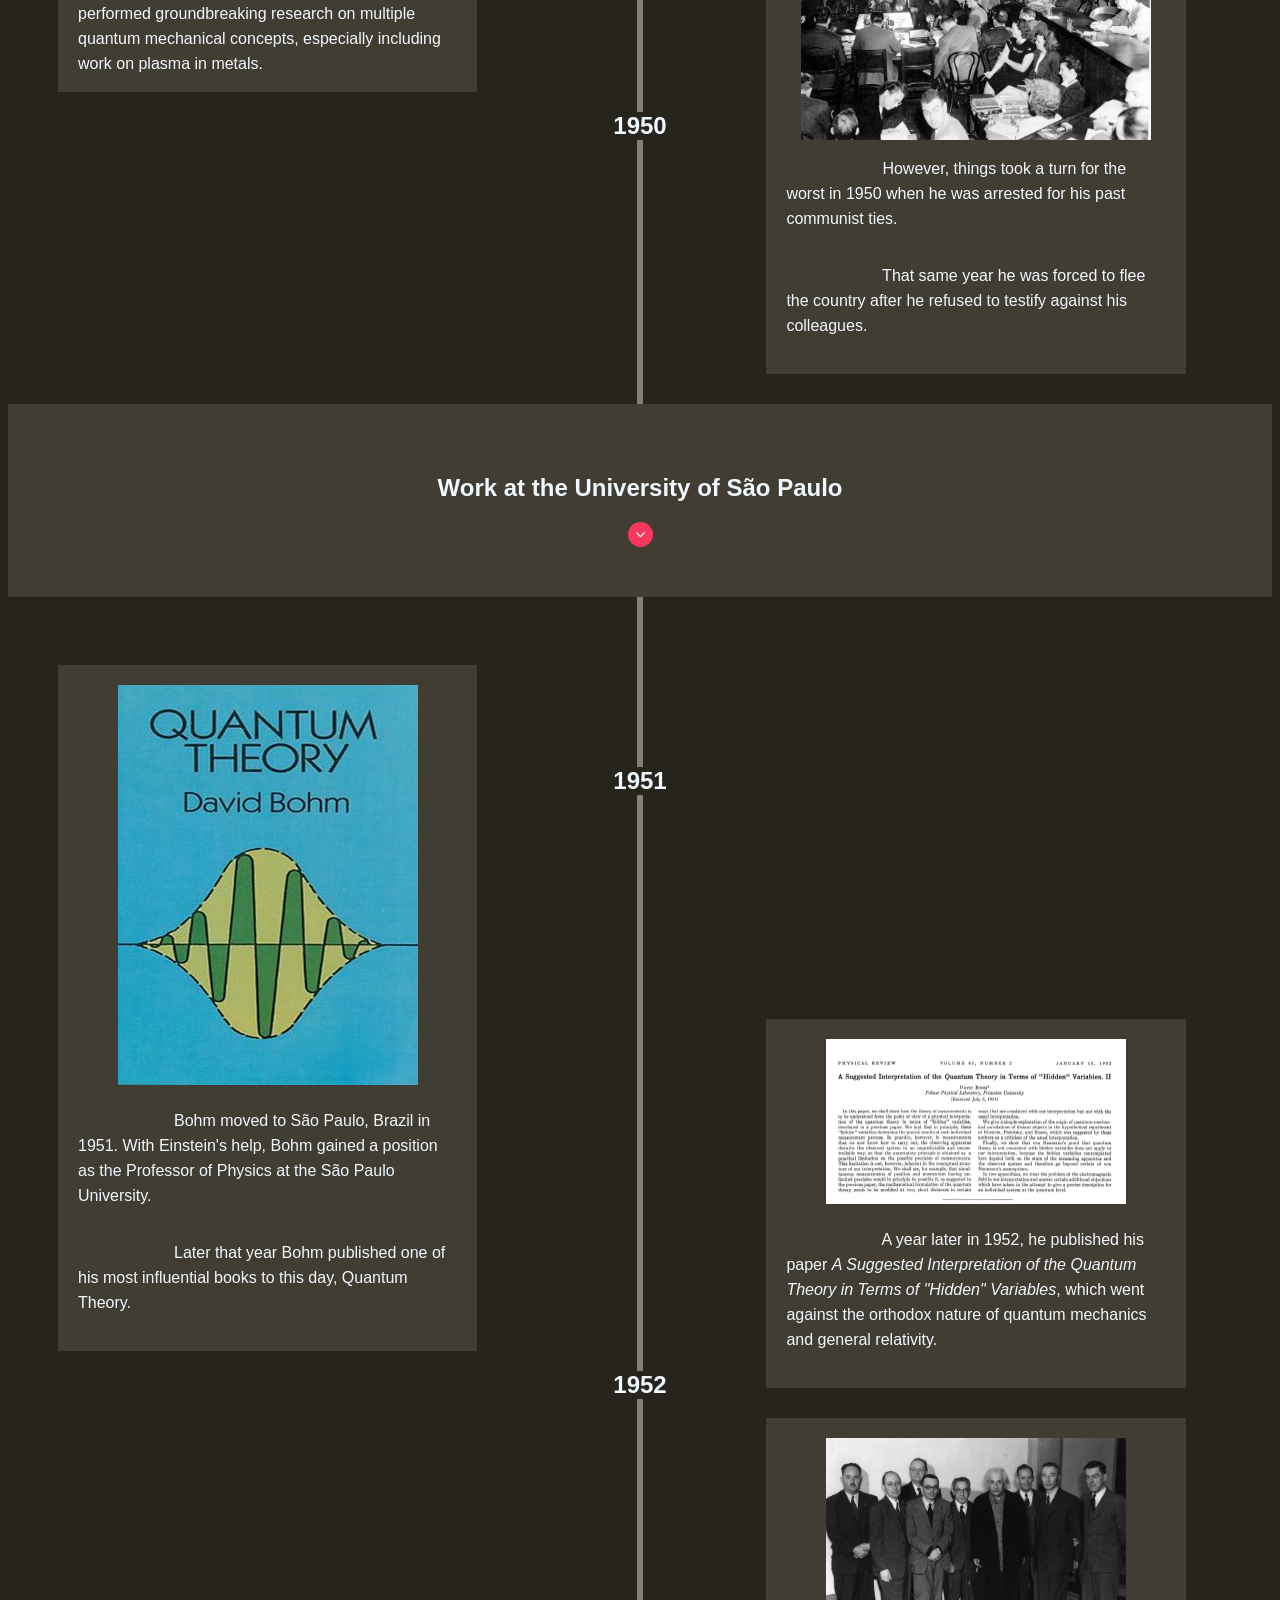
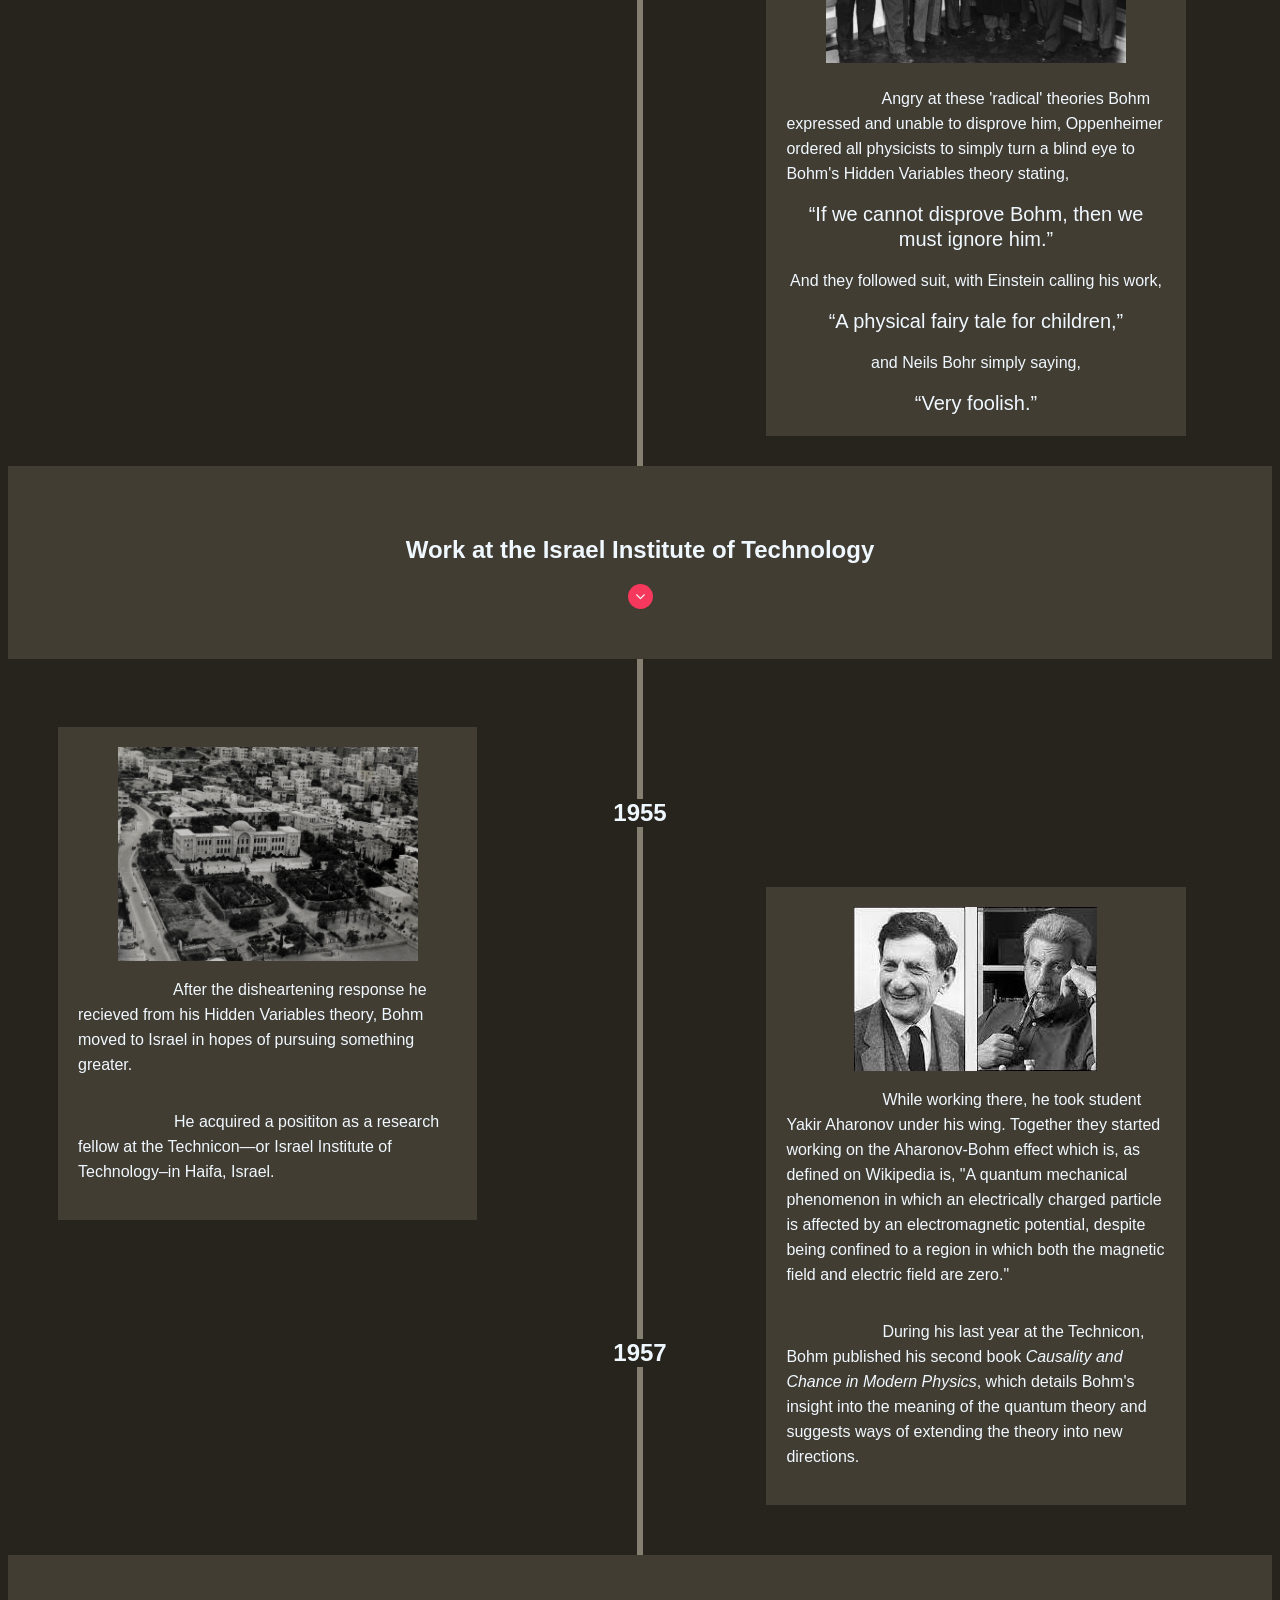
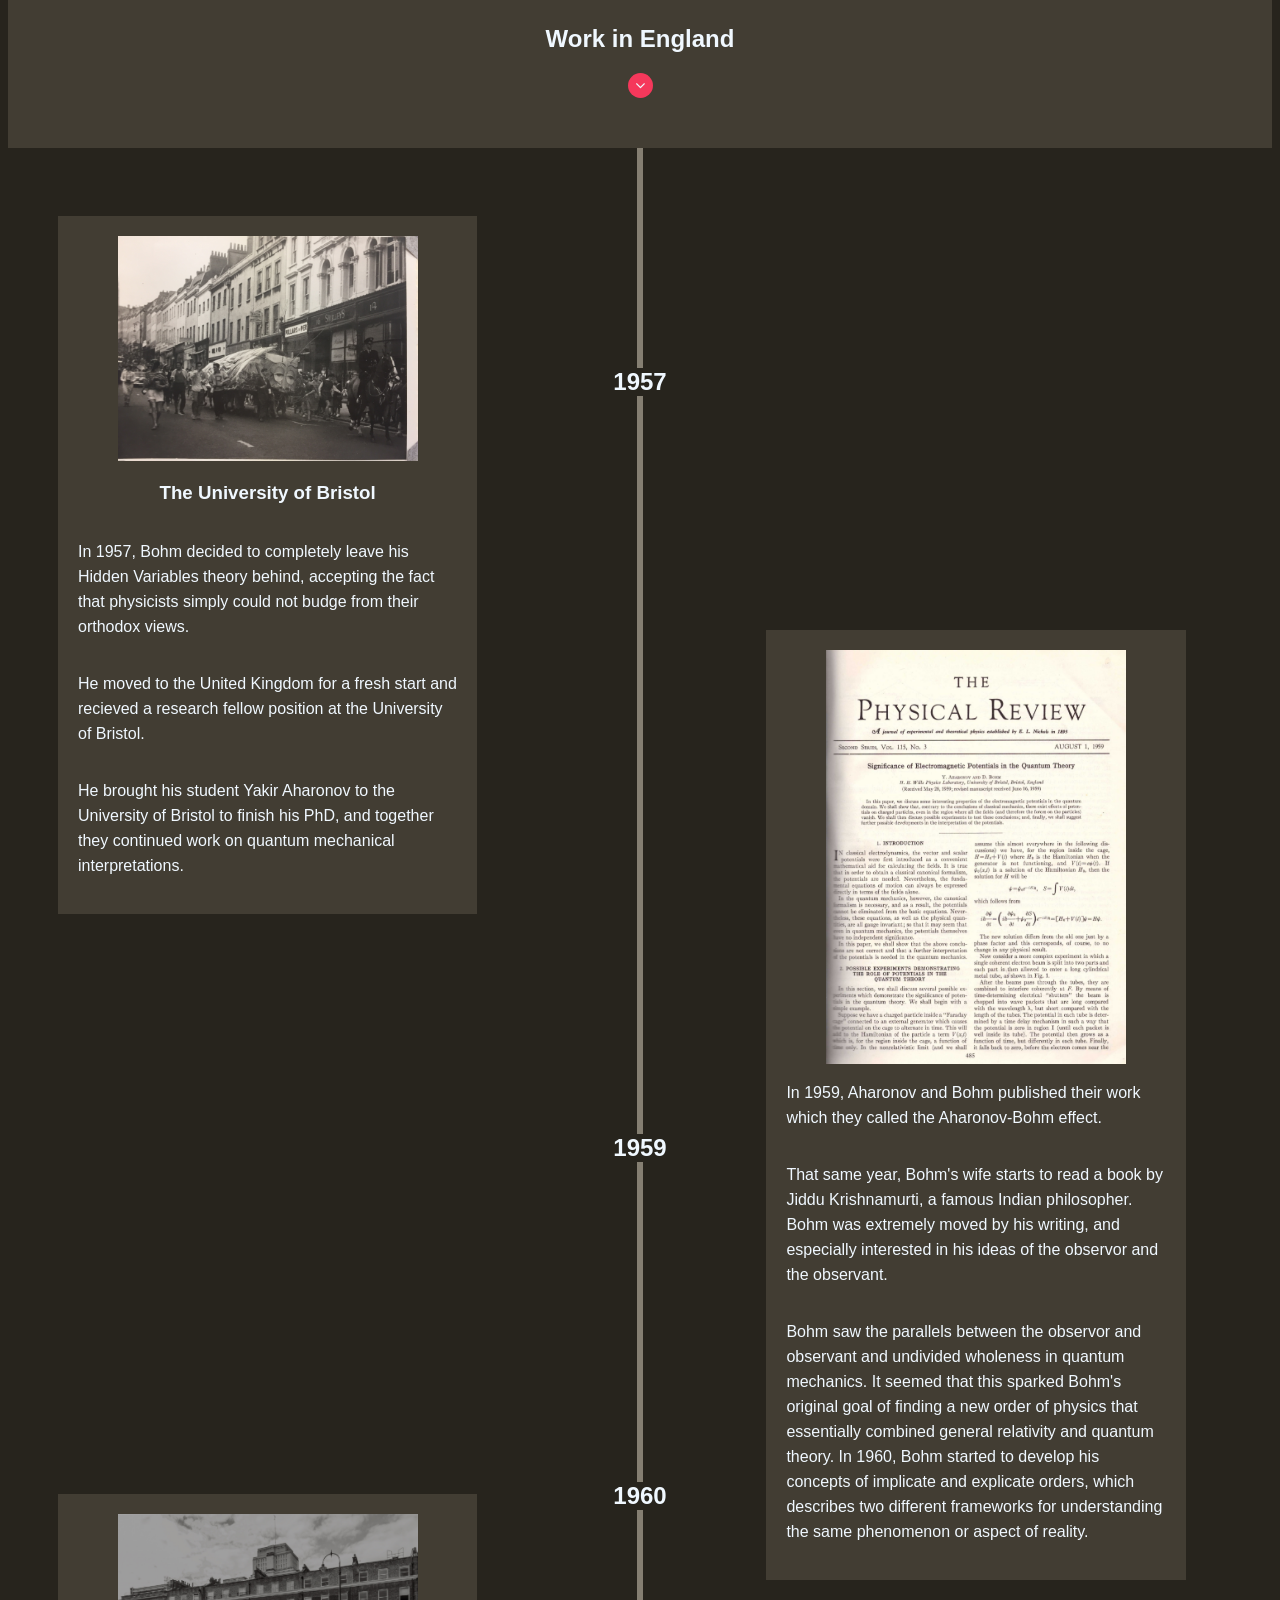
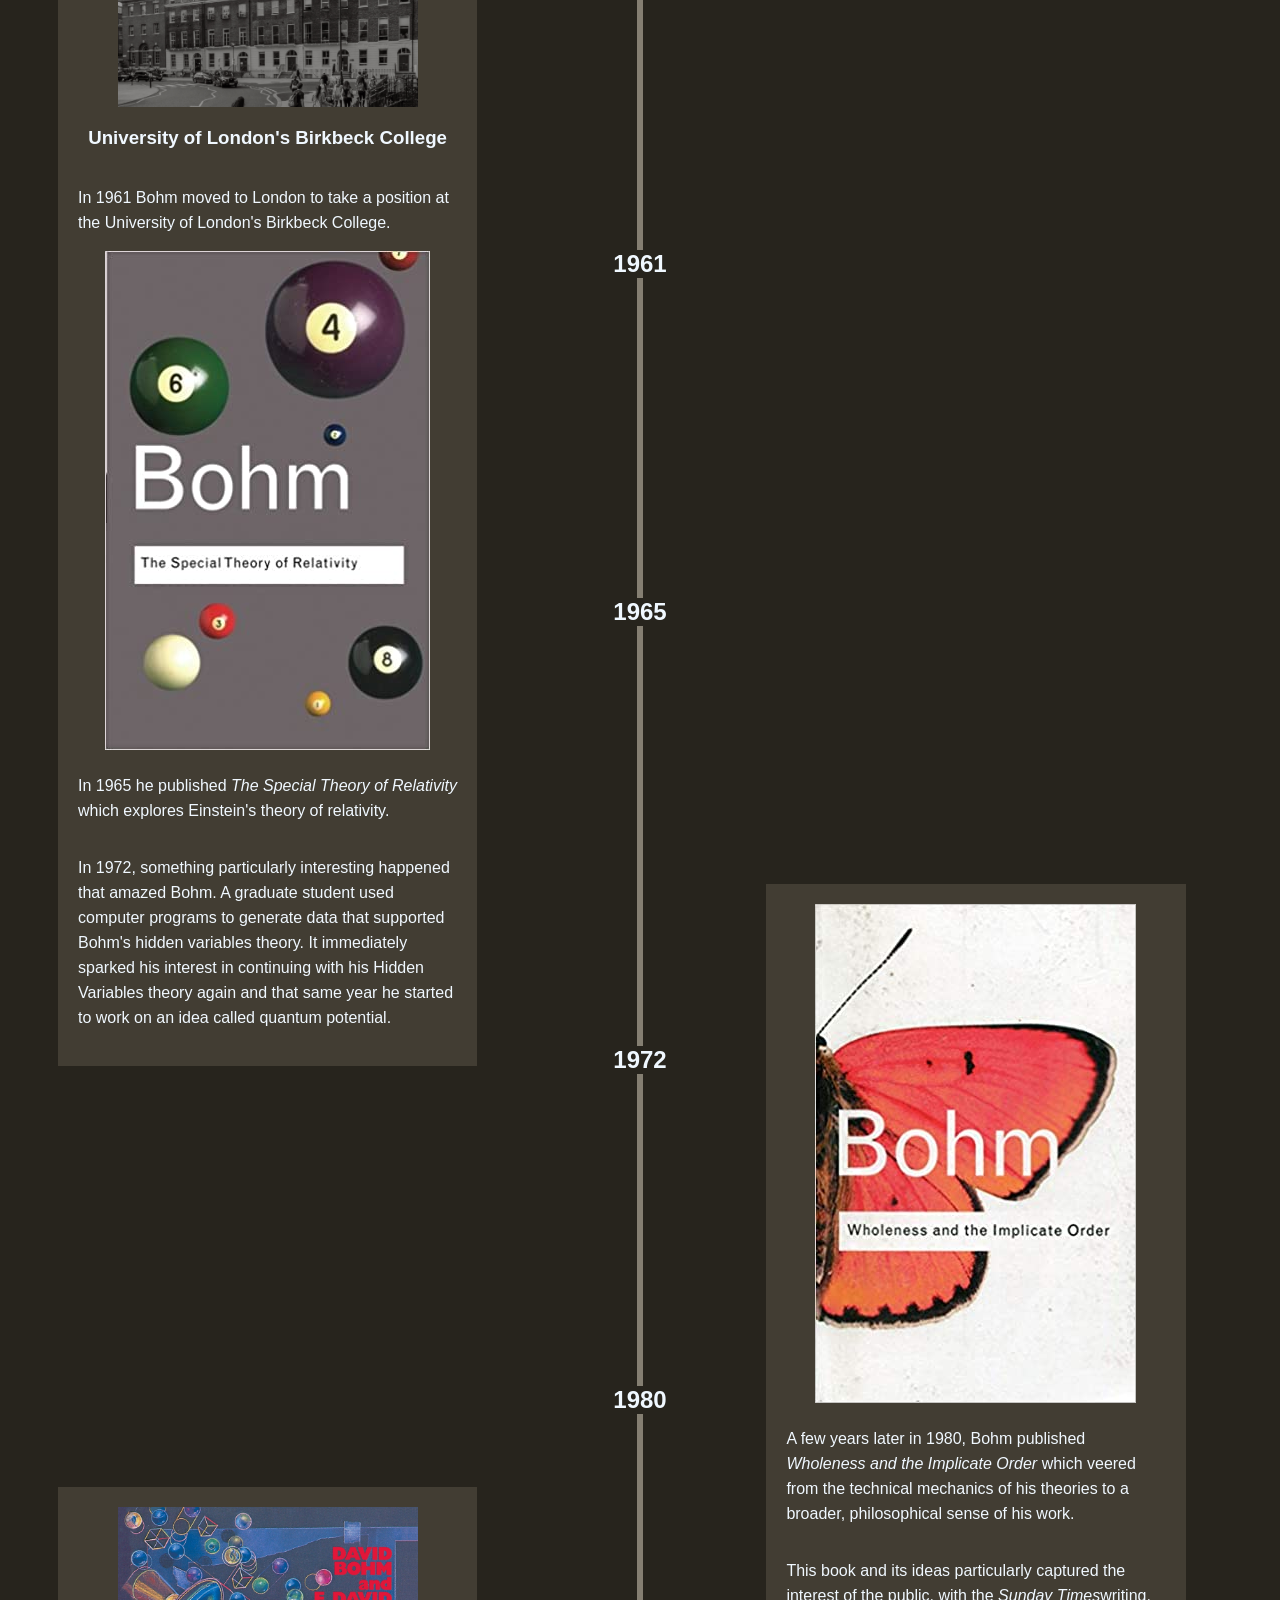
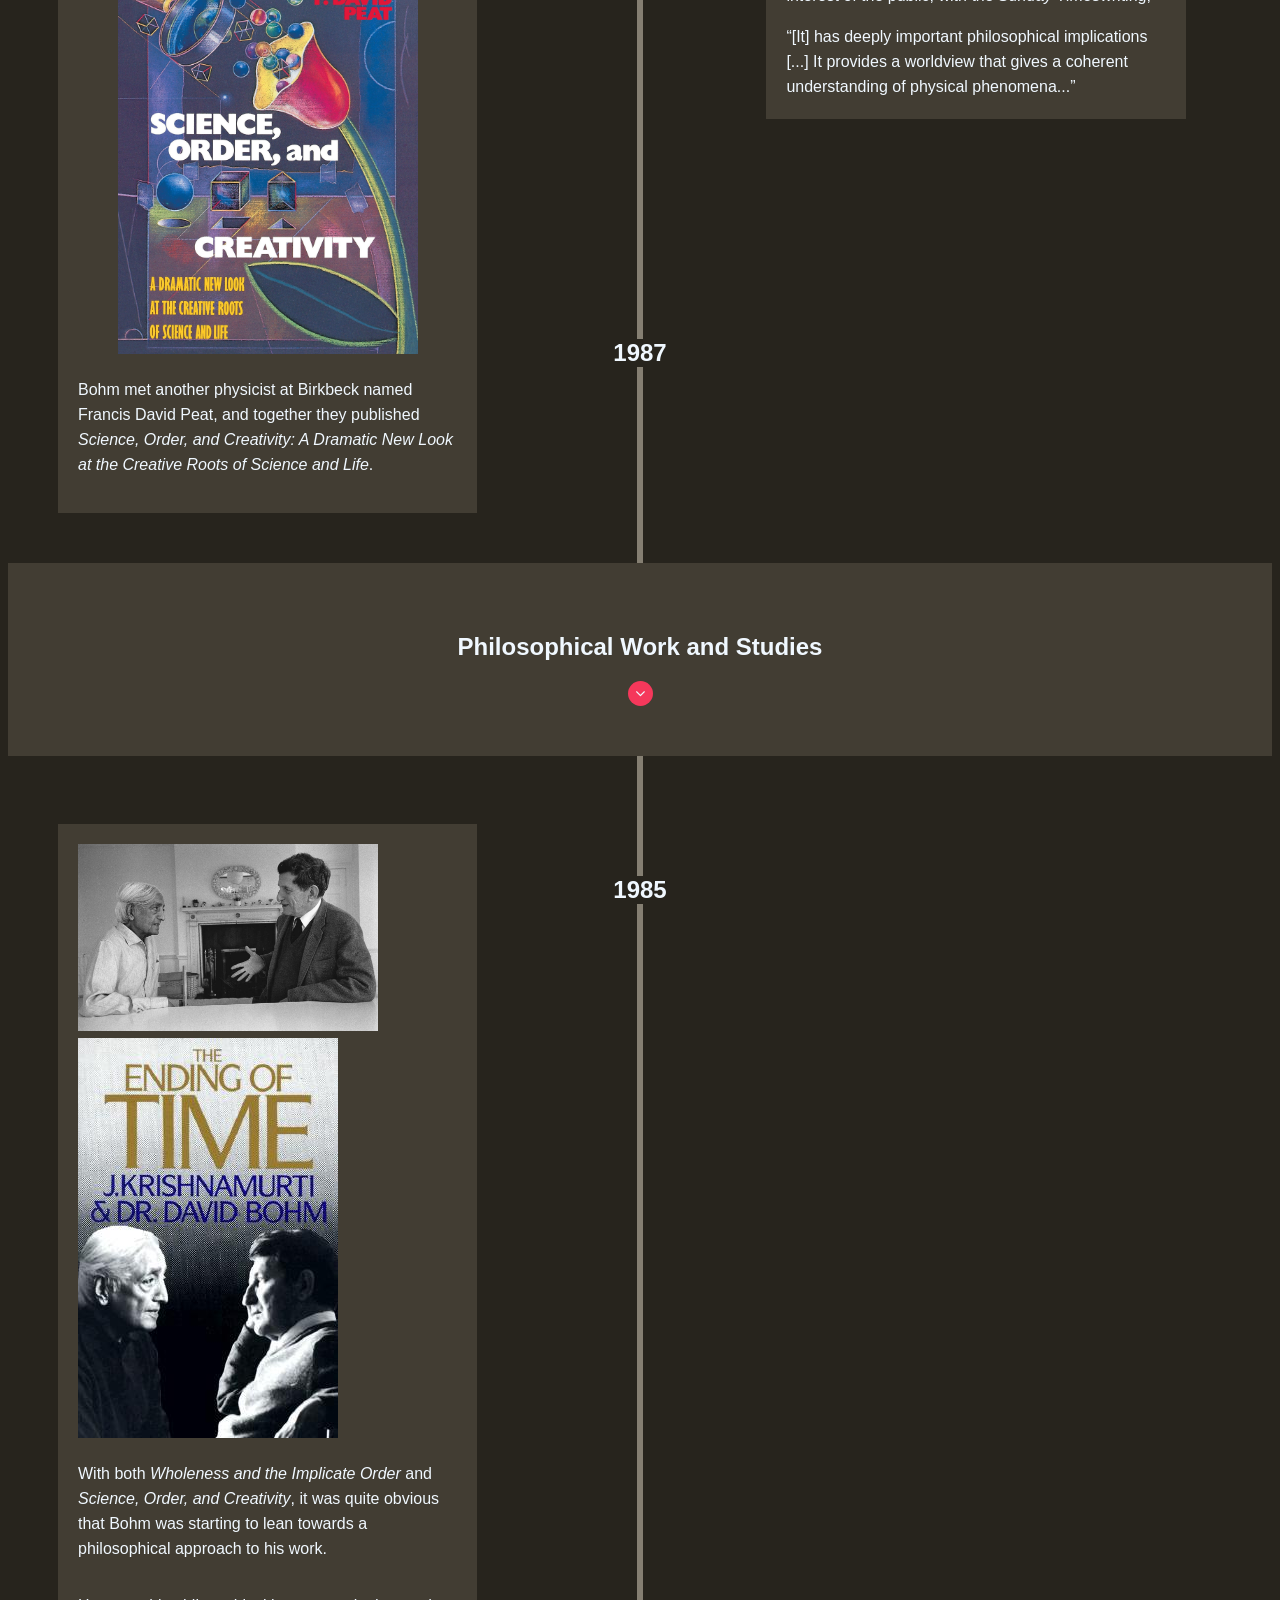
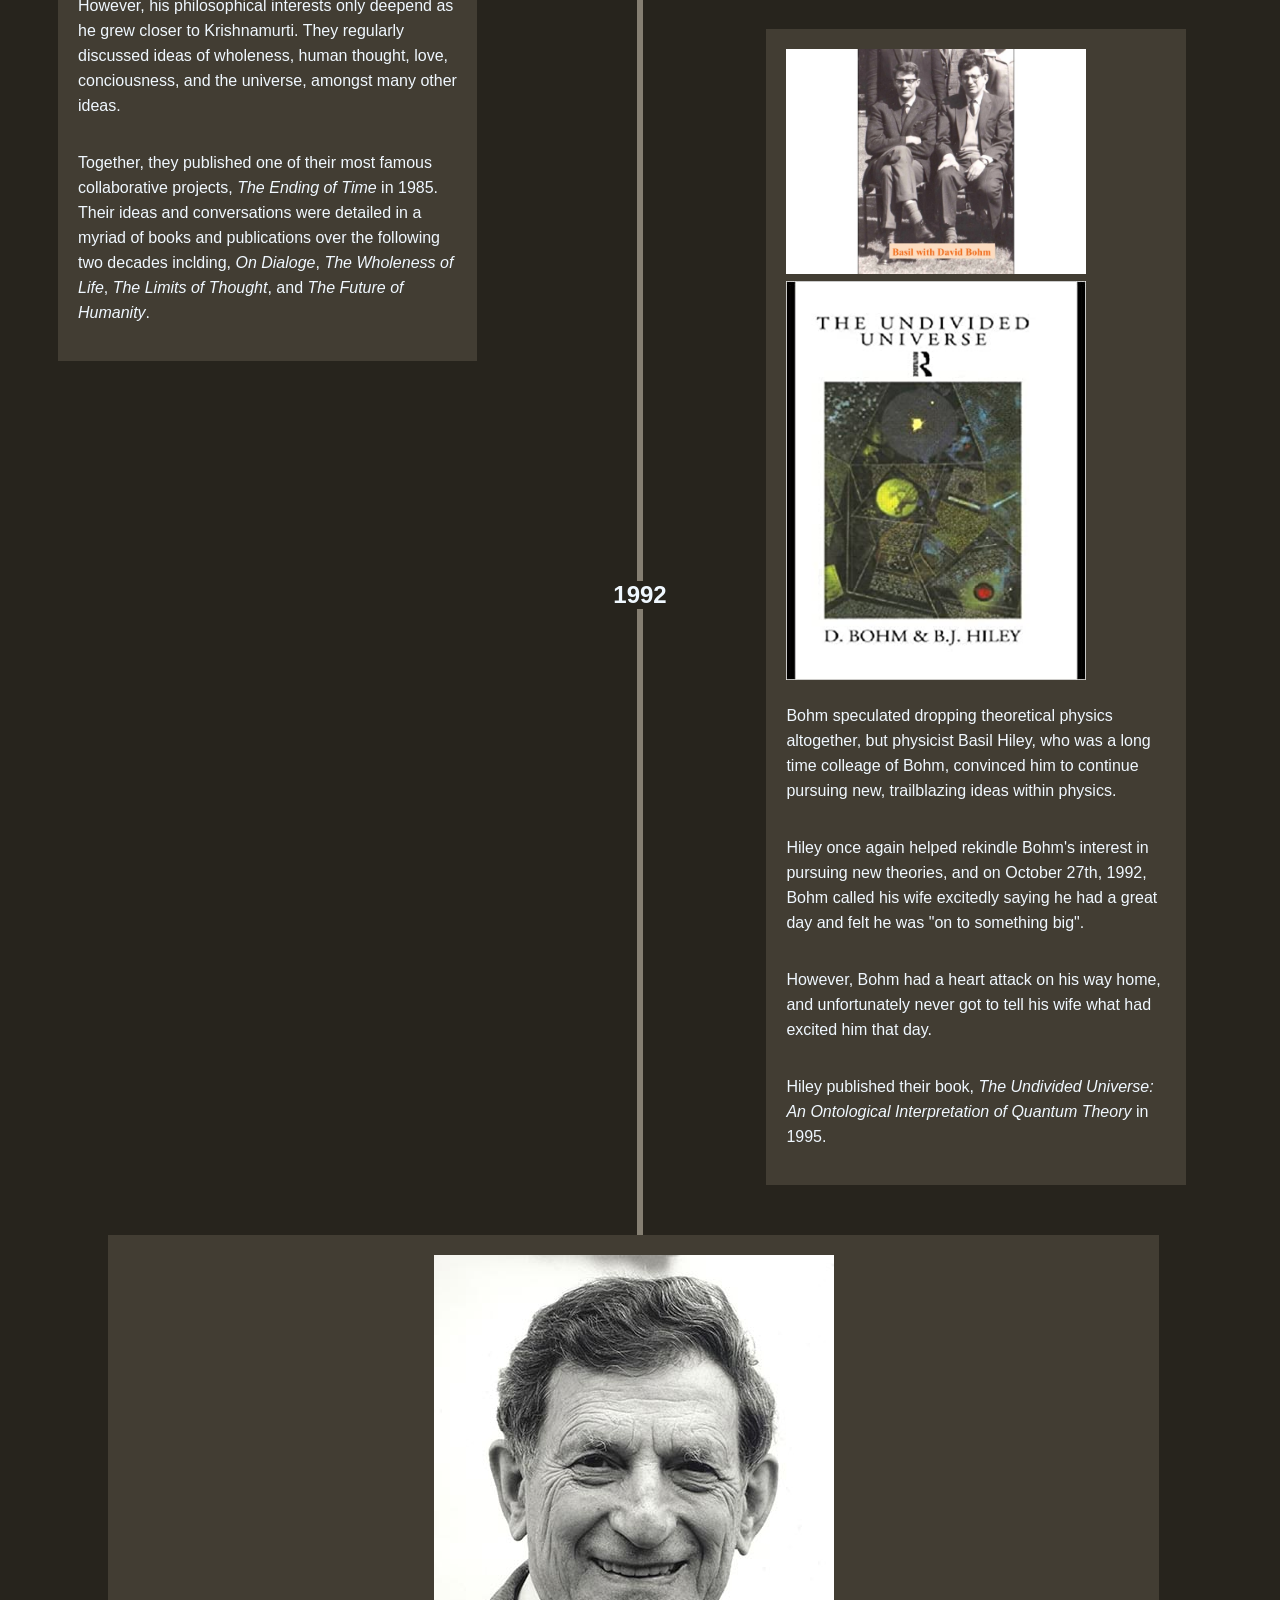
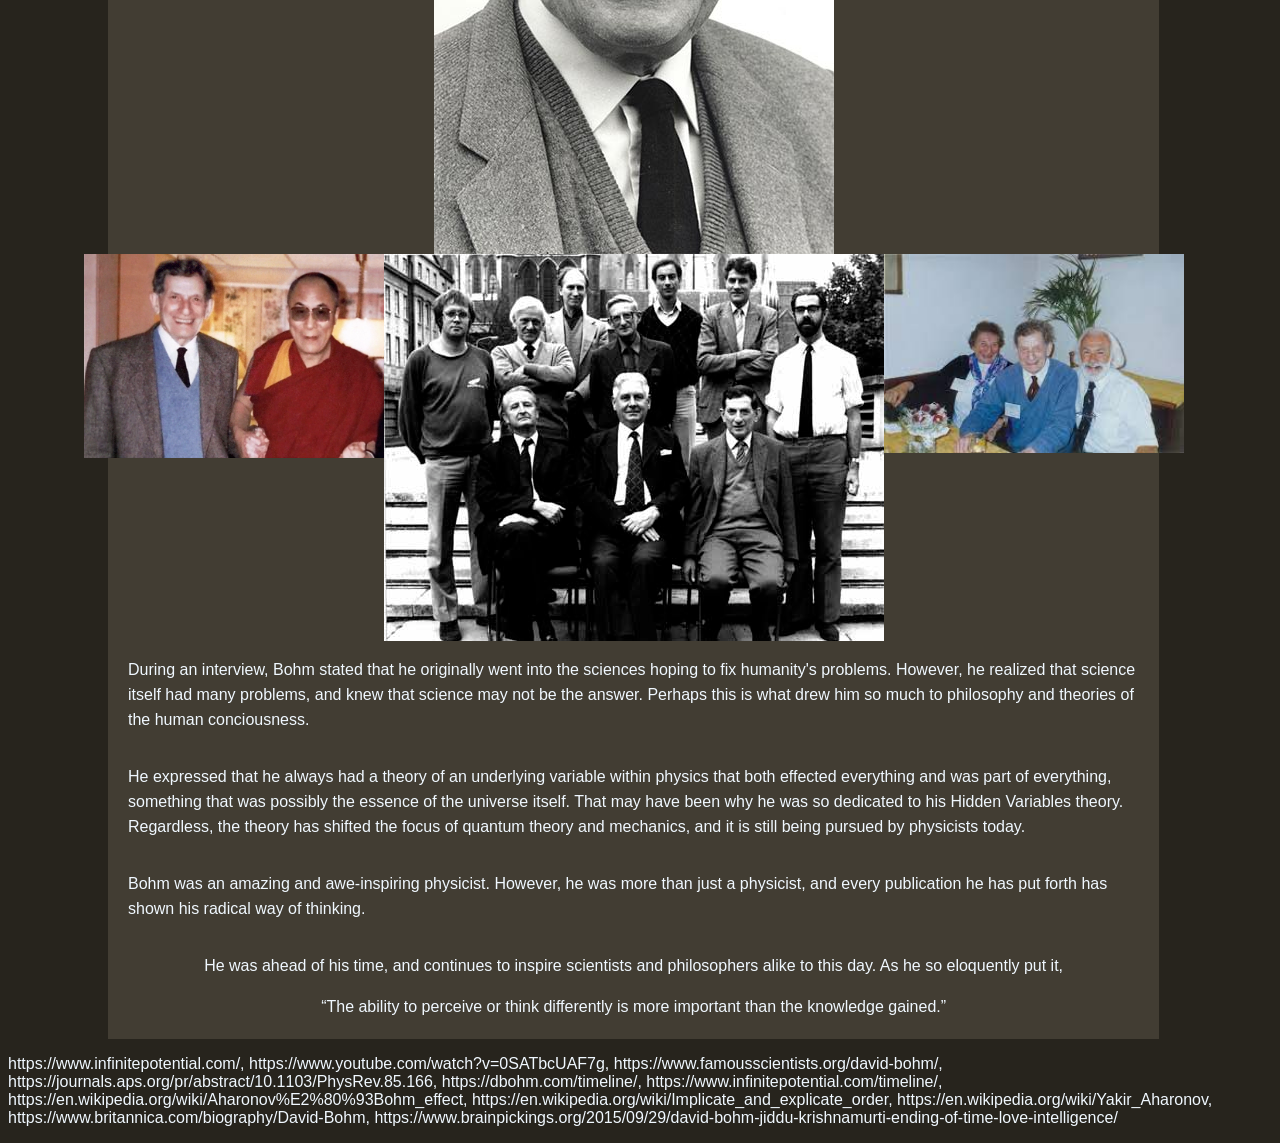
==== commit 2b3f8236: "finished product" ====
--- a/david-bohm.html
+++ b/david-bohm.html
@@ -28,7 +28,6 @@
                         </div>
                     </div>
                     <li><a href="#philosophy">Philsophical Work</a></li>
-                    <li><a href="#final-works">Final Work and Publications</a></li>
                     <li><a href="#references">References</a></li>
                 </ul>
             </nav>
@@ -51,33 +50,48 @@
                 </div>
             </section>
 
-            
+            <section id="beginnings-physics-block">
+                <h2 data-aos="fade-down">Beginnings in Physics</h2>
+                <div id="dot"><i id="dot-arrow" class="fa fa-angle-down"></i></div>
+            </section>
+
+            <div id="vl"></div>
             <section id="beginnings">
-                <div id="vl"></div>
-                <!-- section title -->
-                <h2 data-aos="fade-right">Beginnings in Physics</h2>
-                <!-- section content -->
-                <article>
-                <p>David Bohm was always a dreamer and a scientist at heart.</p>
-                <p>Going against his father's original wishes of taking over the family business, <br>
-                Bohm heavily pursued mathematics and physics in highschool, and was addmitted to Penn State in 1935.</p>
-                </article>
+                <!-- section year -->
+                <h2>1917</h2>
+                <!-- section content -->
+                <article id="beginnings-article-1" data-aos="fade-right">
+                    <img src="images/coalmining.jpeg" alt="young kids coal mining">
+                    <p>&emsp;&emsp;&emsp;&emsp;&emsp;&emsp;David Bohm was born on December 17, 1917 during some of the hardest economic times in the United States. He was always a dreamer and a scientist at heart, hoping that his studies could cure the inequality he witnessed growing up.</p>
+                </article>
+                <h2>1935</h2>
+                <article id="beginnings-article-2" data-aos="fade-left">
+                    <img src="images/bohmyoung.jpeg" alt="young david bohm">
+                    <p>&emsp;&emsp;&emsp;&emsp;&emsp;&emsp;Going against his father's original wishes of taking over the family business, Bohm heavily pursued mathematics and physics in highschool, and was addmitted to Penn State in 1935.</p>
+                    <p>&emsp;&emsp;&emsp;&emsp;&emsp;&emsp;Bohm graduated from Penn State in 1939 with a Bachelor's of Science in physics.</p>
+                </article>
+            </section>
+
+            <section id="phd-block">
+                <!-- section title block-->
+                <div id="phd-title-block">
+                    <h2 data-aos="fade-down">Work at the University of California, Berkeley</h2>
+                    <div id="dot"><i id="dot-arrow" class="fa fa-angle-down"></i></div>
+                </div>
             </section>
 
             <section id="phd">
-                <!-- section title -->
-                <div>
-                    <h2 data-aos="fade-right">Work at the University of California, Berkeley</h2>
-                </div>
                 <!-- section content -->
                 <article id="phd-article">
-                    <div id="phd-card-1">
-                        <img src="images/berkbohm.jpeg" alt="david bohm reading paper" >
-                        <p>&emsp;&emsp;&emsp;&emsp;&emsp;&emsp;After graduating in 1939 with a bachelor's degree in Physics, Bohm was invited to pursue his master's at the California Institute of Technology.</p>
+                    <h2 id="first-year">1941</h2>
+                    <div id="phd-card-1" data-aos="fade-right">
+                        <img src="images/berkbohm.jpeg" alt="david bohm reading paper">
+                        <p>&emsp;&emsp;&emsp;&emsp;&emsp;&emsp;Bohm did exceptionally well in Penn State and quickly was invited to pursue his master's and PhD at the California Institute of Technology.</p>
                         <p>&emsp;&emsp;&emsp;&emsp;&emsp;&emsp;However, it wasn't long before his work and impressive intellect caught the eye of another physicist,
                         and in the Spring of 1941 Robert Oppenheimer—the father of the atomic bomb—invited Bohm to complete his PhD at the University of California, Berkeley.</p>
                     </div>
-                    <div id="phd-card-2">
+                    <h2>1943</h2>
+                    <div id="phd-card-2" data-aos="fade-left">
                         <img src="images/berkeley.gif" src="shelter_island_conference">
                         <p>&emsp;&emsp;&emsp;&emsp;&emsp;&emsp;As a member of Oppenheimer's team, Bohm studied collisions between protons and deuterons that would prove extremely valuable to the United States' building of the atomic bomb.</p>
                         <p>&emsp;&emsp;&emsp;&emsp;&emsp;&emsp;When Oppenheimer was chosen to lead the project at Los Alamos, he wished to take Bohm with him.</p>
@@ -87,49 +101,64 @@
                 </article>
             </section>
 
+            <section id="princeton-block">
+                <!-- section title -->
+                <h2 data-aos="fade-down">Work at Princeton University</h2>
+                <div id="dot"><i id="dot-arrow" class="fa fa-angle-down"></i></div>
+            </section>
+
             <section id="princeton">
-                <!-- section title -->
-                <h2 data-aos="fade-left">Work at Princeton University</h2>
-                <!-- section content -->
+                <!-- section content -->
+                <h2 id="princeton-first-date">1947</h2>
                 <article id="princeton-article">
-                    <div id="princeton-card-1">
-                        <img src="images/DB1.jpeg" alt="david bohm and robert oppenheimer" id="princeton-img-1" width="400px">
+                    <div id="princeton-card-1" data-aos="fade-right">
+                        <img src="images/DB1.jpeg" alt="david bohm" id="princeton-img-1" width="300px">
                         <p>&emsp;&emsp;&emsp;&emsp;&emsp;&emsp;In 1947, Bohm became an assistant professor of theoretical physics at Princeton University, working closley with amazing physicists such as Albert Eintstein.</p>
                         <p>&emsp;&emsp;&emsp;&emsp;&emsp;&emsp;During his time at Princeton he performed groundbreaking research on multiple quantum mechanical concepts, especially including work on plasma in metals.</p>
                     </div>
-                    <div id="princeton-card-2">
-                        <img src="images/bohm trial.jpeg" alt="dovid bohm trial" id="princeton-img-2" width="600px">
+                </article>
+                <h2>1950</h2>
+                <article> 
+                    <div id="princeton-card-2" data-aos="fade-left">
+                        <img src="images/bohm trial.jpeg" alt="dovid bohm trial" id="princeton-img-2" width="350px">
                         <p>&emsp;&emsp;&emsp;&emsp;&emsp;&emsp;However, things took a turn for the worst in 1950 when he was arrested for his past communist ties. </p>
                         <p>&emsp;&emsp;&emsp;&emsp;&emsp;&emsp;That same year he was forced to flee the country after he refused to testify against his colleagues.</p>
                     </div>
                 </article>
             </section>
 
+            <section id="sao-paulo-block">
+                <h2 data-aos="fade-down">Work at the University of São Paulo</h2>
+                <div id="dot"><i id="dot-arrow" class="fa fa-angle-down"></i></div>
+            </section>
+
             <section id="sao-paulo">
-                <h2 data-aos="fade-right">Work at the University of São Paulo</h2>
+                <h2 id="sp-first-date">1951</h2>
                 <article id="sp-article">
-                    <div id="sp-card-1">
+                    <div id="sp-card-1" data-aos="fade-right">
                         <a href="https://www.amazon.com/Quantum-Theory-Dover-Books-Physics/dp/0486659690/ref=asc_df_0486659690/?tag=hyprod-20&linkCode=df0&hvadid=312065538926&hvpos=&hvnetw=g&hvrand=12128294136914072259&hvpone=&hvptwo=&hvqmt=&hvdev=c&hvdvcmdl=&hvlocint=&hvlocphy=1014242&hvtargid=pla-451998465097&psc=1">
                         <img src="images/quantumtheory.jpeg" alt="quantum theory by david bohm">
                         </a>
                         <p>&emsp;&emsp;&emsp;&emsp;&emsp;&emsp;Bohm moved to São Paulo, Brazil in 1951. With Einstein's help, Bohm gained a position as the Professor of Physics at the São Paulo University.</p>
                         <p>&emsp;&emsp;&emsp;&emsp;&emsp;&emsp;Later that year Bohm published one of his most influential books to this day, Quantum Theory.</p>
                     </div>
-
-                    <div id="sp-card-2">
+                </article>
+                <h2>1952</h2>
+                <article>
+                    <div id="sp-card-2" data-aos="fade-left">
                         <a href="http://physics.nmsu.edu/~bkiefer/HISTORY/BOHM_1952.pdf">
-                        <img src="images/hidden variables.jpeg" alt="a suggested interpretation of the quantum theory in terms of hidden variables by David Bohm" width="700px">
+                        <img src="images/hidden variables.jpeg" alt="a suggested interpretation of the quantum theory in terms of hidden variables by David Bohm" width="300px">
                         </a>
                         <p>&emsp;&emsp;&emsp;&emsp;&emsp;&emsp;A year later in 1952, he published his paper <cite>A Suggested Interpretation of the Quantum Theory in Terms of "Hidden" Variables</cite>,
                         which went against the orthodox nature of quantum mechanics and general relativity.</p>
                     </div>
-
-                    <div id="sp-card-3">
+                </article>
+                <article>
+                    <div id="sp-card-3" data-aos="fade-left">
                         <div id="sp-card-3-imgs">
-                            <img src="images/oppein.jpeg" alt="group of scientists that ignored Bohm :(" id="sp-card-3-img-1" width="500px">
-                            <img src="images/bohropp.jpeg" alt="Bohr explaining something" id="sp-card-3-img-2" width="520px">
+                            <img src="images/oppein.jpeg" alt="group of scientists that ignored Bohm :(" id="sp-card-3-img-1" width="300px">
                         </div>
-                        <p>Angry at these 'radical' theories Bohm expressed and unable to disprove him, Oppenheimer ordered all physicists to simply turn a blind eye to Bohm's Hidden Variables theory stating,</p>
+                        <p>&emsp;&emsp;&emsp;&emsp;&emsp;&emsp;Angry at these 'radical' theories Bohm expressed and unable to disprove him, Oppenheimer ordered all physicists to simply turn a blind eye to Bohm's Hidden Variables theory stating,</p>
                         <q>If we cannot disprove Bohm, then we must ignore him.</q>
                         <p>And they followed suit, with Einstein calling his work,</p>
                         <q>A physical fairy tale for children,</q>
@@ -139,56 +168,121 @@
                 </article> 
             </section>
 
+            <section id="israel-block">
+                <h2 data-aos="fade-down">Work at the Israel Institute of Technology</h2>
+                <div id="dot"><i id="dot-arrow" class="fa fa-angle-down"></i></div>
+            </section>
+
             <section id="israel">
-                <h2 data-aos="fade-left">Work at the Israel Institute of Technology</h2>
-                <p>After the disheartening response he recieved from his Hidden Variables theory, Bohm moved to Israel in hopes of pursuing something greater.</p>
-                <p>He acquired a posititon as a research fellow at the Technicon—or Israel Institute of Technology–in Haifa, Israel.</p>
-                <p>While working there, he took student Yakir Aharonov under his wing. Together they started working on the Aharonov-Bohm effect which is, as defined on Wikipedia is, "A quantum mechanical phenomenon in which an electrically charged particle is affected by an electromagnetic potential, despite being confined to a region in which both the magnetic field and electric field are zero."</p>
-                <p>During his last year at the Technicon, Bohm published his second book <cite>Causality and Chance in Modern Physics</cite>, which details Bohm's insight into the meaning of the quantum theory and suggests ways of extending the theory into new directions.</p>
+                <h2 id="israel-first-date">1955</h2>
+                <div id="israel-card-1" data-aos="fade-right">
+                    <img src="images/technicon.jpg" alt="The technicon in Haifa, Israel" width="300px">
+                    <p>&emsp;&emsp;&emsp;&emsp;&emsp;&emsp;After the disheartening response he recieved from his Hidden Variables theory, Bohm moved to Israel in hopes of pursuing something greater.</p>
+                    <p>&emsp;&emsp;&emsp;&emsp;&emsp;&emsp;He acquired a posititon as a research fellow at the Technicon—or Israel Institute of Technology–in Haifa, Israel.</p>
+                </div>
+                <h2 id="israel-second-date">1957</h2>
+                <div id="israel-card-2" data-aos="fade-left">
+                    <img src="images/bohmaharonov.jpeg" alt="David bohm and Yakir Aharonov">
+                    <p>&emsp;&emsp;&emsp;&emsp;&emsp;&emsp;While working there, he took student Yakir Aharonov under his wing. Together they started working on the Aharonov-Bohm effect which is, as defined on Wikipedia is, "A quantum mechanical phenomenon in which an electrically charged particle is affected by an electromagnetic potential, despite being confined to a region in which both the magnetic field and electric field are zero."</p>
+                    <p>&emsp;&emsp;&emsp;&emsp;&emsp;&emsp;During his last year at the Technicon, Bohm published his second book <cite>Causality and Chance in Modern Physics</cite>, which details Bohm's insight into the meaning of the quantum theory and suggests ways of extending the theory into new directions.</p>
+                </div>
+            </section>
+
+            <section id="england-block">
+                <h2 data-aos="fade-down">Work in England</h2>
+                <div id="dot"><i id="dot-arrow" class="fa fa-angle-down"></i></div>
             </section>
 
             <section id="england">
-                <h2 data-aos="fade-right">Work in England</h2>
-                <h3 id="bristol">The University of Bristol</h3>
-                <p>In 1957, Bohm decided to completely leave his Hidden Variables theory behind, accepting the fact that physicists simply could not budge from their orthodox views.</p>
-                <p>He moved to the United Kingdom for a fresh start and recieved a research fellow position at the University of Bristol.</p>
-                <p>He brought his student Yakir Aharonov to the University of Bristol to finish his PhD, and together they continued work on quantum mechanical interpretations.</p>
-                <p>In 1959, Aharonov and Bohm published their work titled, <cite>the Aharonov-Bohm effect</cite>.</p>
-                <p>That same year, Bohm's wife starts to read a book by Jiddu Krishnamurti, a famous Indian philosopher. Bohm was extremely moved by his writing, and especially interested in his ideas of the observor and the observant.</p>
-                <p>Bohm saw the parallels between the observor and observant and undivided wholeness in quantum mechanics. It seemed that this sparked Bohm's original goal of finding a new order of physics that essentially combined general relativity and quantum theory. In 1960, Bohm started to develop his concepts of implicate and explicate orders, which describes two different frameworks for understanding the same phenomenon or aspect of reality.</p>
-                <h3 id="birkbeck">University of London's Birkbeck College</h3>
-                <p>In 1961 Bohm moved to London to take a position at the University of London's Birkbeck College.</p>
-                <p>In 1965 he published <cite>The Special Theory of Relativity</cite> which explores Einstein's theory of relativity.</p>
-                <p>In 1972, something particularly interesting happened that amazed Bohm. A graduate student used computer programs to generate data that supported Bohm's hidden variables theory. It immediately sparked his interest in continuing with his Hidden Variables theory again and that same year he started to work on an idea called quantum potential.</p>
-                <p>A few years later in 1980, Bohm published <cite>Wholeness and the Implicate Order</cite> which veered from the technical mechanics of his theories to a broader, philosophical sense of his work.</p>
-                <p>This book and its ideas particularly captured the interest of the public, with the <cite>Sunday Times</cite>writing,</p>
-                <q>[It] has deeply important philosophical implications [...] It provides a worldview that gives a coherent understanding of physical phenomena...</q>
-                <p>Bohm met another physicist at Birkbeck named Francis David Peat, and together they published <cite>Science, Order, and Creativity: A Dramatic New Look at the Creative Roots of Science and Life</cite>.</p>
-
+                <h2 id="england-date-1">1957</h2>
+                <div id="england-card-1" data-aos="fade-right">
+                    <img src="images/bristol.jpeg" alt="Bristol university in the 1960s" width="300px">
+                    <h3 id="bristol">The University of Bristol</h3>
+                    <p>In 1957, Bohm decided to completely leave his Hidden Variables theory behind, accepting the fact that physicists simply could not budge from their orthodox views.</p>
+                    <p>He moved to the United Kingdom for a fresh start and recieved a research fellow position at the University of Bristol.</p>
+                    <p>He brought his student Yakir Aharonov to the University of Bristol to finish his PhD, and together they continued work on quantum mechanical interpretations.</p>
+                </div>
+                <h2 id="england-date-2">1959</h2>
+                <h2 id="england-date-3">1960</h2>
+                <div id="england-card-2" data-aos="fade-left">
+                    <img src="images/abeffect.jpeg" alt="Bohm and Aharonov's paper" width="300px">
+                    <p>In 1959, Aharonov and Bohm published their work which they called the Aharonov-Bohm effect.</p>
+                    <p>That same year, Bohm's wife starts to read a book by Jiddu Krishnamurti, a famous Indian philosopher. Bohm was extremely moved by his writing, and especially interested in his ideas of the observor and the observant.</p>
+                    <p>Bohm saw the parallels between the observor and observant and undivided wholeness in quantum mechanics. It seemed that this sparked Bohm's original goal of finding a new order of physics that essentially combined general relativity and quantum theory. In 1960, Bohm started to develop his concepts of implicate and explicate orders, which describes two different frameworks for understanding the same phenomenon or aspect of reality.</p>
+                </div>
+                <h2 id="england-date-4">1961</h2>
+                <h2 id="england-date-5">1965</h2>
+                <h2 id="england-date-6">1972</h2>
+                <div id="england-card-3" data-aos="fade-right">
+                    <img src="images/birkbeck.jpeg" src="Birkbeck College in the 1970s" width="300px">
+                    <h3 id="birkbeck">University of London's Birkbeck College</h3>
+                    <p>In 1961 Bohm moved to London to take a position at the University of London's Birkbeck College.</p>
+                    <a href="https://www.amazon.com/Special-Theory-Relativity-Routledge-Classics/dp/0415404258"><img src="images/relativity.jpg" alt="The Special Theory of Relativity by David Bohm"></a>
+                    <p>In 1965 he published <cite>The Special Theory of Relativity</cite> which explores Einstein's theory of relativity.</p>
+                    <p>In 1972, something particularly interesting happened that amazed Bohm. A graduate student used computer programs to generate data that supported Bohm's hidden variables theory. It immediately sparked his interest in continuing with his Hidden Variables theory again and that same year he started to work on an idea called quantum potential.</p>
+                </div>
+                <h2 id="england-date-7">1980</h2>
+                <div id="england-card-4" data-aos="fade-left">
+                    <a href="https://www.amazon.com/Wholeness-Implicate-Order-David-Bohm/dp/0415289793"><img src="images/wholeness.jpg" alt="Wholeness and the Implicate Order by David Bohm"></a>
+                    <p>A few years later in 1980, Bohm published <cite>Wholeness and the Implicate Order</cite> which veered from the technical mechanics of his theories to a broader, philosophical sense of his work.</p>
+                    <p>This book and its ideas particularly captured the interest of the public, with the <cite>Sunday Times</cite>writing,</p>
+                    <q>[It] has deeply important philosophical implications [...] It provides a worldview that gives a coherent understanding of physical phenomena...</q>
+                </div>
+                <h2 id="england-date-8">1987</h2>
+                <div id="england-card-5">
+                    <a href="https://www.amazon.com/Science-Order-Creativity-Dramatic-Creative/dp/0553344498"><img src="images/soc.jpeg" alt="Science, order, and creativity by David bohm and F. David Peat" width="300px"></a>
+                    <p>Bohm met another physicist at Birkbeck named Francis David Peat, and together they published <cite>Science, Order, and Creativity: A Dramatic New Look at the Creative Roots of Science and Life</cite>.</p>
+                </div>
+            </section>
+
+            <section id="philosophy-block">
+                <h2 data-aos="fade-down">Philosophical Work and Studies</h2>
+                <div id="dot"><i id="dot-arrow" class="fa fa-angle-down"></i></div>
             </section>
 
             <section id="philosophy">
-                <h2>Philosophical Work and Studies</h2>
-                <p>With both <cite>Wholeness and the Implicate Order</cite> and <cite>Science, Order, and Creativity</cite>, it was quite obvious that Bohm was starting to lean towards a philosophical approach to his work.</p>
-                <p>However, his philosophical interests only deepend as he grew closer to Krishnamurti. They regularly discussed ideas of wholeness, human thought, love, conciousness, and the universe, amongst many other ideas.</p>
-                <p>Together, they published one of their most famous collaborative projects, <cite>The Ending of Time</cite> in 1985. Their ideas and conversations were detailed in a myriad of books and publications over the following two decades inclding, <cite>On Dialoge</cite>, <cite>The Wholeness of Life</cite>, <cite>The Limits of Thought</cite>, and <cite>The Future of Humanity</cite>.</p>
-                <p>Bohm speculated dropping theoretical physics altogether, but physicist Basil Hiley, who was a long time colleage of Bohm, convinced him to continue pursuing new, trailblazing ideas within physics.</p>
-                <p>Hiley once again helped rekindle Bohm's interest in pursuing new theories, and on October 27th, 1992, Bohm called his wife excitedly saying he had a great day and felt he was "on to something big".</p>
-                <p>However, Bohm had a heart attack on his way home, and unfortunately never got to tell his wife what had excited him that day.</p>
-                <p>Hiley published their book, <cite>The Undivided Universe: An Ontological Interpretation of Quantum Theory</cite> in 1995.</p>
-                <p>During an interview, Bohm stated that he originally went into the sciences hoping to fix humanity's problems. However, he realized that science itself had many problems, and knew that science may not be the answer. Perhaps this is what drew him so much to philosophy and theories of the human conciousness.</p>
-                <p>He expressed that he always had a theory of an underlying variable within physics that both effected everything and was part of everything, something that was possibly the essence of the universe itself. That may have been why he was so dedicated to his Hidden Variables theory. Regardless, the theory has shifted the focus of quantum theory and mechanics, and it is still being pursued by physicists today.</p>
-                <p>Bohm was an amazing and awe-inspiring physicist. However, he was more than just a physicist, and every publication he has put forth has shown his radical way of thinking.</p>
-                <p>He was ahead of his time, and continues to inspire scientists and philosophers alike to this day. As he so eloquently put it, </p>
-                <q>The ability to perceive or think differently is more important than the knowledge gained.</q>
+                <h2 id="phil-date-1">1985</h2>
+                <div id="phil-card-1" data-aos="fade-right">
+                    <div id="phil-card-1-imgs">
+                        <img src="images/krishna.jpeg" alt="Bohm and Krishnamurti" width="300px">
+                        <a href="https://www.amazon.com/Ending-Time-Dialogue-J-Krishnamurti/dp/0060647965"><img src="images/endoftime.jpeg" alt="The Ending of Time by bohm and krishnamurti"></a>
+                    </div>
+                    <p>With both <cite>Wholeness and the Implicate Order</cite> and <cite>Science, Order, and Creativity</cite>, it was quite obvious that Bohm was starting to lean towards a philosophical approach to his work.</p>
+                    <p>However, his philosophical interests only deepend as he grew closer to Krishnamurti. They regularly discussed ideas of wholeness, human thought, love, conciousness, and the universe, amongst many other ideas.</p>
+                    <p>Together, they published one of their most famous collaborative projects, <cite>The Ending of Time</cite> in 1985. Their ideas and conversations were detailed in a myriad of books and publications over the following two decades inclding, <cite>On Dialoge</cite>, <cite>The Wholeness of Life</cite>, <cite>The Limits of Thought</cite>, and <cite>The Future of Humanity</cite>.</p>
+                </div>
+                <h2 id="phil-date-2">1992</h2>
+                <div id="phil-card-2" data-aos="fade-left">
+                    <div id="phil-card-2-imgs">
+                        <img src="images/basilbohm.jpeg" alt="Bohm and Basil Hiley" width="300px">
+                        <a href="https://www.amazon.com/Undivided-Universe-Ontological-Interpretation-Quantum-dp-041512185X/dp/041512185X/ref=mt_other?_encoding=UTF8&me=&qid="><img src="images/undivided.jpg" alt="The Undivided Universe by David bohm and Basil L. Hiley" width="300px"></a>
+                    </div>
+                    <p>Bohm speculated dropping theoretical physics altogether, but physicist Basil Hiley, who was a long time colleage of Bohm, convinced him to continue pursuing new, trailblazing ideas within physics.</p>
+                    <p>Hiley once again helped rekindle Bohm's interest in pursuing new theories, and on October 27th, 1992, Bohm called his wife excitedly saying he had a great day and felt he was "on to something big".</p>
+                    <p>However, Bohm had a heart attack on his way home, and unfortunately never got to tell his wife what had excited him that day.</p>
+                    <p>Hiley published their book, <cite>The Undivided Universe: An Ontological Interpretation of Quantum Theory</cite> in 1995.</p>
+                </div>
+                <div id="phil-card-3" data-aos="fade-up">
+                    <img src="images/DB2.jpeg">
+                    <div id="phil-card-3-imgs">
+                        <img src="images/bohmdali.jpeg" width="300px" height="204px">
+                        <img src="images/bohmsociety.jpeg">
+                        <img src="images/bohmoldd.jpeg" width="300px" height="199px">
+                    </div>
+                    <p>During an interview, Bohm stated that he originally went into the sciences hoping to fix humanity's problems. However, he realized that science itself had many problems, and knew that science may not be the answer. Perhaps this is what drew him so much to philosophy and theories of the human conciousness.</p>
+                    <p>He expressed that he always had a theory of an underlying variable within physics that both effected everything and was part of everything, something that was possibly the essence of the universe itself. That may have been why he was so dedicated to his Hidden Variables theory. Regardless, the theory has shifted the focus of quantum theory and mechanics, and it is still being pursued by physicists today.</p>
+                    <p>Bohm was an amazing and awe-inspiring physicist. However, he was more than just a physicist, and every publication he has put forth has shown his radical way of thinking.</p>
+                    <p>He was ahead of his time, and continues to inspire scientists and philosophers alike to this day. As he so eloquently put it, </p>
+                    <q>The ability to perceive or think differently is more important than the knowledge gained.</q>
+                </div>
             </section>
 
             <footer id="references">
-                <p>https://www.infinitepotential.com/, https://www.youtube.com/watch?v=0SATbcUAF7g, https://www.famousscientists.org/david-bohm/, https://journals.aps.org/pr/abstract/10.1103/PhysRev.85.166, https://dbohm.com/timeline/, https://www.infinitepotential.com/timeline/, https://en.wikipedia.org/wiki/Aharonov%E2%80%93Bohm_effect, https://en.wikipedia.org/wiki/Implicate_and_explicate_order, https://en.wikipedia.org/wiki/Yakir_Aharonov, </p>
+                <p>https://www.infinitepotential.com/, https://www.youtube.com/watch?v=0SATbcUAF7g, https://www.famousscientists.org/david-bohm/, https://journals.aps.org/pr/abstract/10.1103/PhysRev.85.166, https://dbohm.com/timeline/, https://www.infinitepotential.com/timeline/, https://en.wikipedia.org/wiki/Aharonov%E2%80%93Bohm_effect, https://en.wikipedia.org/wiki/Implicate_and_explicate_order, https://en.wikipedia.org/wiki/Yakir_Aharonov, https://www.britannica.com/biography/David-Bohm, https://www.brainpickings.org/2015/09/29/david-bohm-jiddu-krishnamurti-ending-of-time-love-intelligence/</p>
             </footer>
         </main>
     <script src="https://unpkg.com/aos@2.3.1/dist/aos.js"></script>
-    <script defer>
+    <script>
         AOS.init();
     </script>
     </body>
--- a/styles.css
+++ b/styles.css
@@ -1,5 +1,5 @@
 body {
-    background-color: #3b3b3b;
+    background-color: #27241D;
     color: aliceblue;
     font-family: Helvetica;
 }
@@ -7,7 +7,7 @@
 /* styling the nav bar  */
 #nav-bar {
     padding: 10px 0px 7px 0px;
-    background-color: #222222;
+    background-color: #27241D;
 }
   
 #nav-bar a {
@@ -120,190 +120,426 @@
     padding: 30px 0px 40px 50px;
 }
 
+/* styling the beginnings in physics title block */
+#beginnings-physics-block {
+    text-align: center;
+    background-color: #423D33;
+    padding: 50px;
+    text-align: center;
+}
+
+#dot {
+    height: 25px;
+    width: 25px;
+    background-color: #f5385b;
+    border-radius: 50%;
+    display: inline-block;
+}
+
+#dot-arrow {
+    margin-top: 4px;
+}
+
+
 #vl {
+    border-left: 6px solid #857F72;
+    height: 13400px;
     position: absolute;
-    display: inline-block;
-    color: black;
-    border: solid;
-    border-left: 2px;
-    height: 100%;
+    left: 50%;
+    margin-left: -3px;
 }
 
 /* styling the beginning in physics section */
-#beginnings {
-    background-image: url(images/physics.jpeg);
-    padding: 20px;
-    margin-top: 30px;
-    border-left: 2px black;
+#beginnings h2 {
+    text-align: center;
+    position: relative;
+    background-color: #27241D;
+}
+
+#beginnings-article-1 {
+    display: flex;
+    flex-direction: column;
+    background-color: #504A40;
+    width: 25%;
+    padding: 20px;
+    margin-left: 50px;
+}
+
+#beginnings-article-1 p {
+    line-height: 25px;
+}
+
+#beginnings-article-2 {
+    display: flex;
+    flex-direction: column;
+    background-color: #504A40;
+    width: 30%;
+    padding: 20px;
+    margin-left: 70%;
+    margin-right: 50px;
+    position: relative;
+    top: -150px;
+    right: 50px;
+    margin-bottom: -120px;
+}
+
+#beginnings-article-2 p {
+    line-height: 25px;
+}
+
+/* styling the berkeley/phd title block */
+#phd-title-block {
+    position: relative;
+    text-align: center;
+    background-color: #423D33;
+    padding: 50px;
+    text-align: center;
 }
 
 /* styling the berkeley/phd section */
 #phd h2 {
-    background-image: url(images/berk.jpeg);
-    background-size: cover;
-    padding: 90px;
-    min-height: 60px;
-    background-attachment: fixed;
-    background-position: center;
-    background-repeat: no-repeat;
-    color: #b5b0e4;
-    font-size: 3rem;
-    text-shadow: 10px 10px 10px #25242f;
-}
-
-#phd-article {
-    display: grid;
-    grid-template-columns: 1fr 1fr;
-    justify-content: space-around;
-    grid-gap: 2rem;
+    text-align: center;
+    position: relative;
+    background-color: #27241D;
+}
+
+#first-year {
+    top: 100px;
 }
 
 #phd-card-1, #phd-card-2 {
-    background-color: #515151;
+    background-color: #423D33;
     display: flex;
     flex-direction: column;
     justify-content: space-evenly;
+    position: relative;
 }
 
 #phd-card-1 {
-    margin: 0 0 0 20px;
+    width: 30%;
+    padding: 20px;
+    line-height: 25px;
+    margin-left: 50px;
 }
 
 #phd-card-2 {
-    margin: 0 20px 0 0;
-}
-
-#phd-card-1 img {
-    padding: 50px 90px 5px 90px;
-}
-
-#phd-card-2 img {
-    padding: 50px 50px 7px 50px;
-}
-
-#phd-card-1 p, #phd-card-2 p {
-    padding: 0px 20px 0px 20px;
-    line-height: 20px;
+    width: 30%;
+    padding: 20px;
+    line-height: 25px;
+    margin-left: 60%;
+    top: -300px;
+    margin-bottom: -270px;
+}
+
+/* styling the princeton title block */
+#princeton-block {
+    position: relative;
+    text-align: center;
+    background-color: #423D33;
+    padding: 50px;
+    text-align: center;
 }
 
 /* styling the princeton section */
 #princeton h2 {
-    background-image: url(images/princeton.jpeg);
-    background-size: cover;
-    padding: 90px;
-    min-height: 60px;
-    background-attachment: fixed;
-    background-position: center;
-    background-repeat: no-repeat;
-    color: #b5b0e4;
-    font-size: 3rem;
-    text-shadow: 10px 10px 10px #25242f;
-}
-
-#princeton-article {
-    display: grid;
-    grid-template-columns: 1fr 1fr;
-    grid-gap: 2rem;
+    text-align: center;
+    background-color: #27241D;
+    position: relative;
+}
+
+#princeton-first-date {
+    top: 150px;
 }
 
 #princeton-card-1, #princeton-card-2 {
     display: flex;
     flex-direction: column;
-    background-color: #515151;
-    padding: 20px;
+    background-color: #423D33;
     align-items: center;
     justify-content: space-around;
+    position: relative;
 }
 
 #princeton-card-1 {
-    margin: 0 0 0 20px;
+    width: 30%;
+    padding-left: 20px;
+    padding-right: 20px;
+    padding-top: 20px;
+    line-height: 25px;
+    margin-left: 50px;
 }
 
 #princeton-card-2 {
-    margin: 0 20px 0 0;
+    width: 30%;
+    padding: 20px;
+    line-height: 25px;
+    margin-left: 60%;
+    top: -300px;
+    margin-bottom: -270px;
+}
+
+/* styling the sao paulo title block */
+#sao-paulo-block {
+    position: relative;
+    text-align: center;
+    background-color: #423D33;
+    padding: 50px;
+    text-align: center;
 }
 
 /* styling the sao paulo section */
 #sao-paulo h2 {
-    background-image: url(images/saopaulo.jpeg);
-    background-size: cover;
-    padding: 90px;
-    min-height: 60px;
-    background-attachment: fixed;
-    background-position: center;
-    background-repeat: no-repeat;
-    color: #b5b0e4;
-    font-size: 3rem;
-    text-shadow: 10px 10px 10px #25242f;
-}
-
-#sp-article {
-    display: grid;
-    grid-template-columns: 1fr 1fr;
-    grid-template-areas: "a b"
-                         "c c";
-    grid-gap: 2rem;
+    text-align: center;
+    background-color: #27241D;
+    position: relative;
+}
+
+#sp-first-date {
+    top: 150px;
 }
 
 #sp-card-1, #sp-card-2, #sp-card-3 {
     display: flex;
     flex-direction: column;
-    background-color: #515151;
+    background-color: #423D33;
     padding: 20px;
     align-items: center;
     justify-content: space-around;
+    position: relative;
 }
 
 #sp-card-1 {
-    grid-area: a;
+    width: 30%;
+    padding: 20px;
+    line-height: 25px;
+    margin-left: 50px;
 }
 
 #sp-card-2 {
-    grid-area: b;
+    width: 30%;
+    padding: 20px;
+    line-height: 25px;
+    margin-left: 60%;
+    top: -400px;
+    margin-bottom: -270px;
 }
 
 #sp-card-3 {
-    grid-area: c;
-}
-
-#sp-card-3-imgs {
-    display: flex;
-    flex-direction: row;
-    padding-bottom: 40px;
-}
-
-#sp-card-3-img-1 {
-    padding-right: 120px;
-    
+    width: 30%;
+    padding: 20px;
+    line-height: 25px;
+    margin-left: 60%;
+    top: -100px;
+    margin-bottom: -70px;
 }
 
 #sp-card-3 q {
     font-size: 1.25em;
-}
-
+    text-align: center;
+}
+
+/* styling the israel title block  */
+#israel-block {
+    position: relative;
+    text-align: center;
+    background-color: #423D33;
+    padding: 50px;
+    text-align: center;
+}
+
+/* styling israel section content */
 #israel h2 {
-    background-image: url(images/technicon.jpg);
-    background-size: cover;
-    padding: 90px;
-    min-height: 60px;
-    background-attachment: fixed;
-    background-position: center;
-    background-repeat: no-repeat;
-    color: #b5b0e4;
-    font-size: 3rem;
-    text-shadow: 10px 10px 10px #25242f;
-}
-
+    text-align: center;
+    background-color: #27241D;
+    position: relative;
+}
+
+#israel-first-date {
+    top: 120px;
+}
+
+#israel-second-date {
+    top: 100px;
+}
+
+#israel-card-1, #israel-card-2 {
+    display: flex;
+    flex-direction: column;
+    background-color: #423D33;
+    padding: 20px;
+    align-items: center;
+    justify-content: space-around;
+    position: relative;
+}
+
+#israel-card-1 {
+    width: 30%;
+    padding: 20px;
+    line-height: 25px;
+    margin-left: 50px;
+}
+
+#israel-card-2 {
+    width: 30%;
+    padding: 20px;
+    line-height: 25px;
+    margin-left: 60%;
+    top: -400px;
+    margin-bottom: -350px;
+}
+
+/* styling the england title block */
+#england-block {
+    position: relative;
+    text-align: center;
+    background-color: #423D33;
+    padding: 50px;
+    text-align: center;
+}
+
+/* styling the england section content */
 #england h2 {
-    background-image: url(images/birkbeck.jpeg);
-    background-size: cover;
-    padding: 90px;
-    min-height: 60px;
-    background-attachment: fixed;
-    background-position: center;
-    background-repeat: no-repeat;
-    color: #b5b0e4;
-    font-size: 3rem;
-    text-shadow: 10px 10px 10px #25242f;
-}
-
+    text-align: center;
+    background-color: #27241D;
+    position: relative;
+}
+
+#england-date-1 {
+    top: 200px;
+}
+
+#england-date-2 {
+    top: 200px;
+}
+
+#england-date-3 {
+    top: 500px;
+}
+
+#england-date-4 {
+    top: 200px;
+}
+
+#england-date-5 {
+    top: 500px;
+}
+
+#england-date-6 {
+    top: 900px;
+}
+
+#england-card-1, #england-card-2, #england-card-3, #england-card-4, #england-card-5 {
+    display: flex;
+    flex-direction: column;
+    background-color: #423D33;
+    padding: 20px;
+    align-items: center;
+    justify-content: space-around;
+    position: relative;
+}
+
+#england-card-1 {
+    width: 30%;
+    padding: 20px;
+    line-height: 25px;
+    margin-left: 50px;
+}
+
+#england-card-2 {
+    width: 30%;
+    padding: 20px;
+    line-height: 25px;
+    margin-left: 60%;
+    top: -400px;
+    margin-bottom: -350px;
+}
+
+#england-card-3 {
+    width: 30%;
+    padding: 20px;
+    line-height: 25px;
+    margin-left: 50px;
+    top: -300px;
+}
+
+#england-card-4 {
+    width: 30%;
+    padding: 20px;
+    line-height: 25px;
+    margin-left: 60%;
+    top: -550px;
+    margin-bottom: -350px;
+}
+
+#england-card-5 {
+    width: 30%;
+    padding: 20px;
+    line-height: 25px;
+    margin-left: 50px;
+    top: -500px;
+    margin-bottom: -450px;
+}
+
+/* styling the philosophy title block */
+#philosophy-block {
+    position: relative;
+    text-align: center;
+    background-color: #423D33;
+    padding: 50px;
+    text-align: center;
+}
+
+/* styling the philosophy section content */
+#philosophy h2 {
+    text-align: center;
+    background-color: #27241D;
+    position: relative;
+}
+
+#phil-date-1 {
+    top: 100px;
+}
+
+#phil-date-2 {
+    top: 200px;
+}
+
+#phil-card-1, #phil-card-2, #phil-card-3 {
+    display: flex;
+    flex-direction: column;
+    background-color: #423D33;
+    padding: 20px;
+    align-items: center;
+    justify-content: space-around;
+    position: relative;
+}
+
+#phil-card-1 {
+    width: 30%;
+    padding: 20px;
+    line-height: 25px;
+    margin-left: 50px;
+}
+
+#phil-card-2 {
+    width: 30%;
+    padding: 20px;
+    line-height: 25px;
+    margin-left: 60%;
+    top: -400px;
+    margin-bottom: -350px;
+}
+
+#phil-card-3 {
+    width: 80%;
+    padding: 20px;
+    line-height: 25px;
+    margin-left: 100px;
+}
+
+#phil-card-3-imgs {
+    display: flex;
+    flex-direction: row;
+    align-content: center;
+    justify-content: center;
+}
